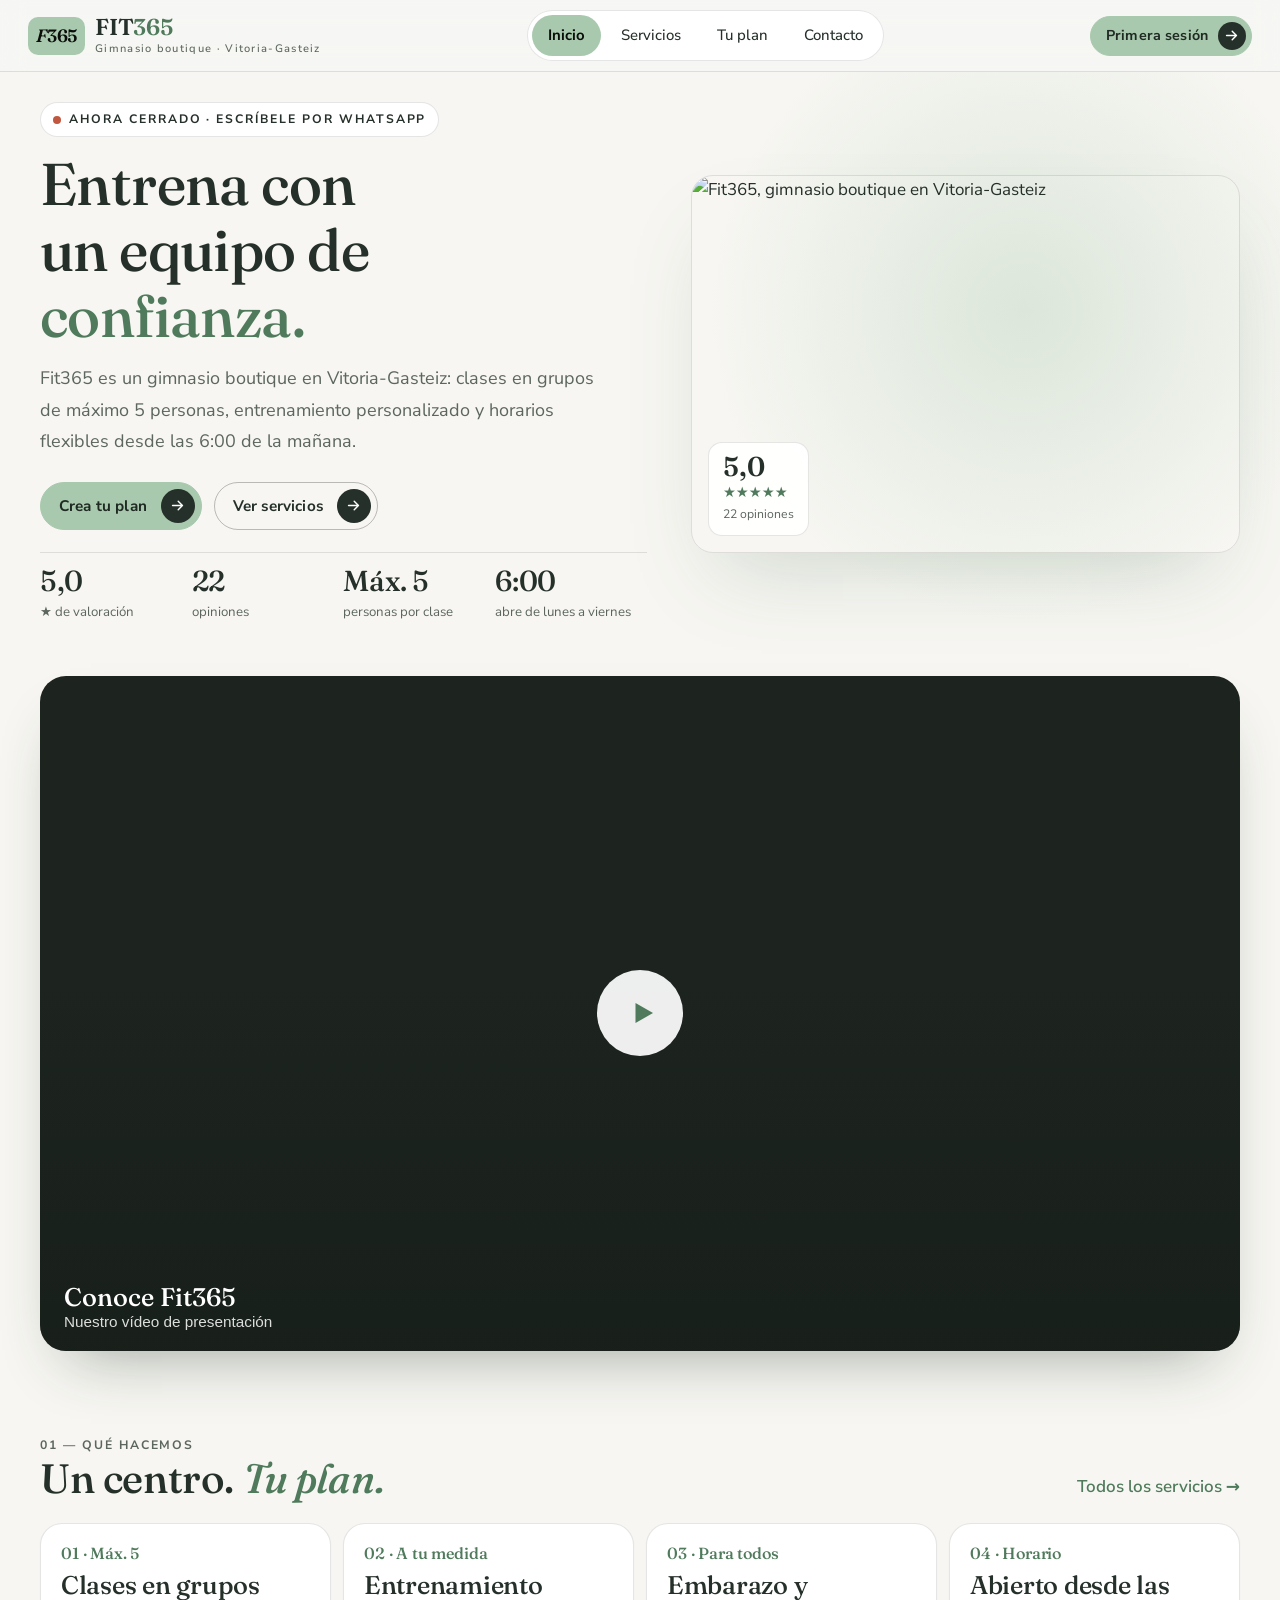
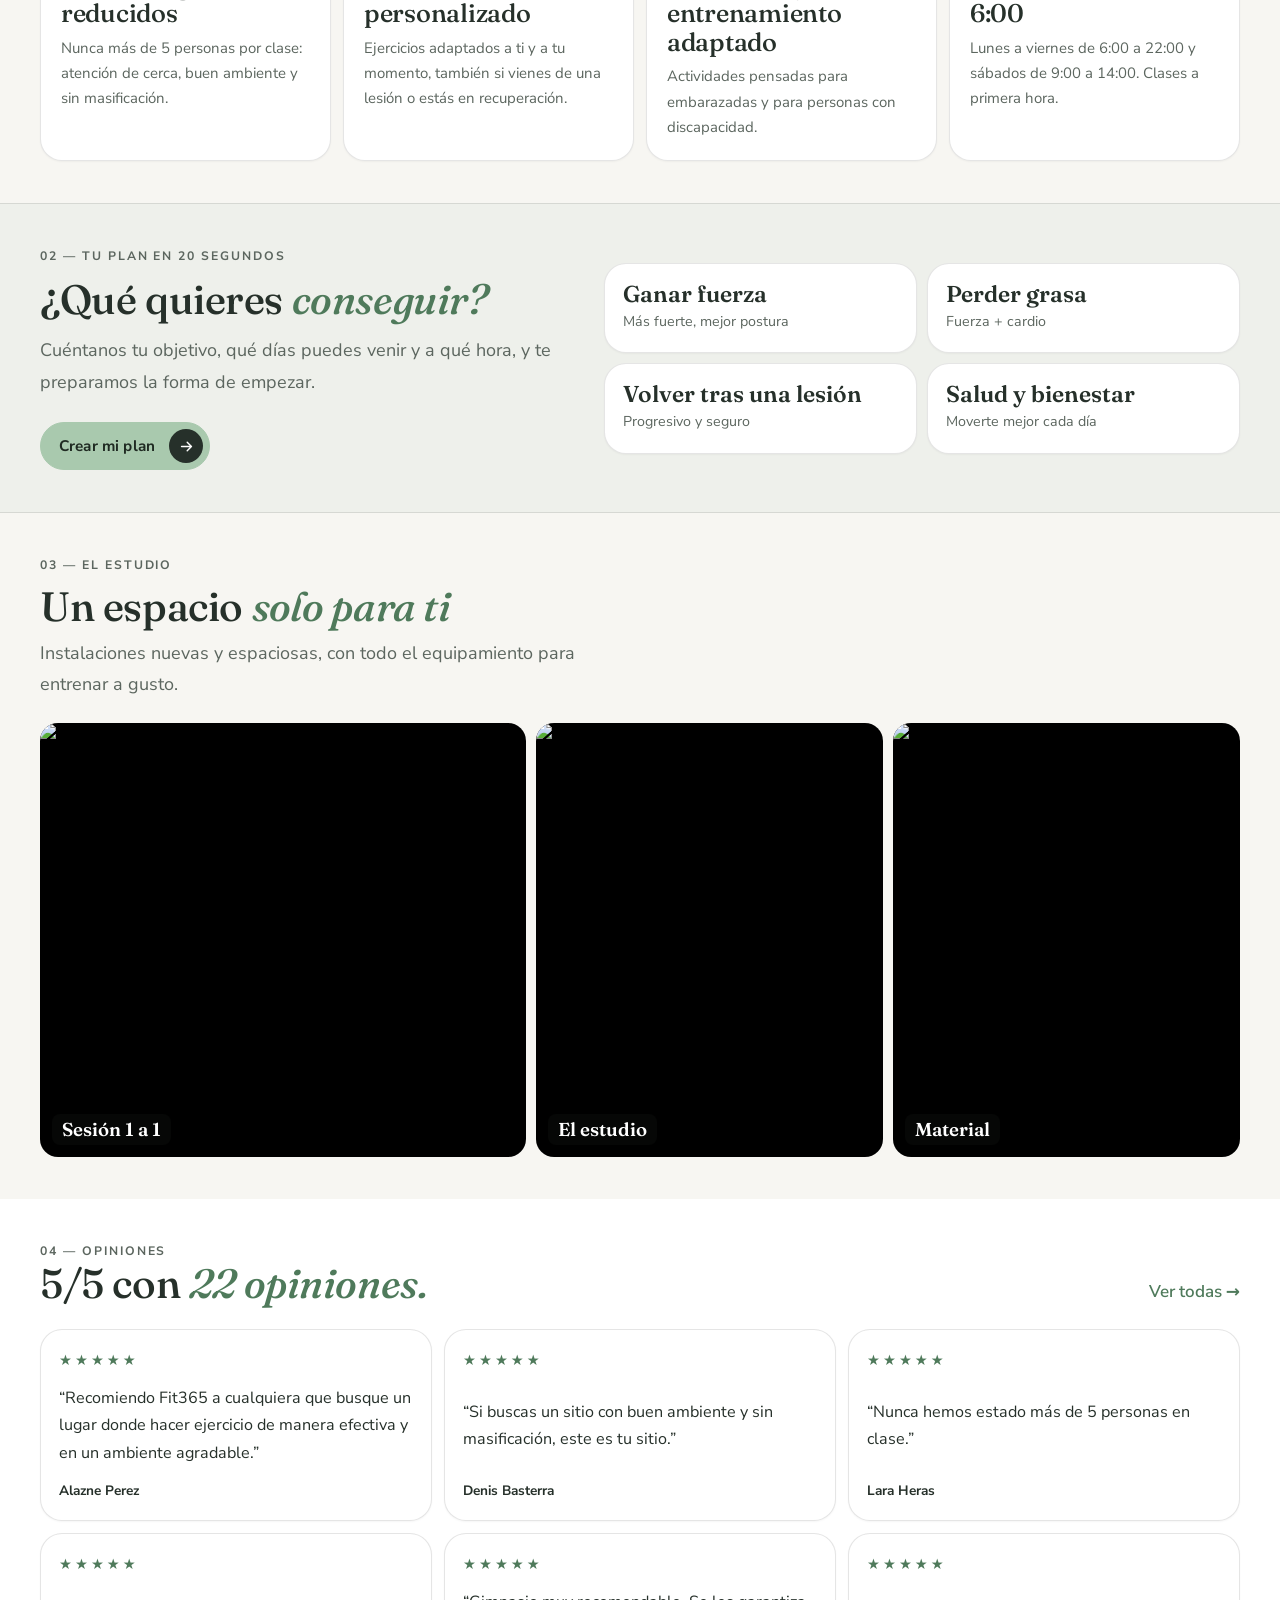
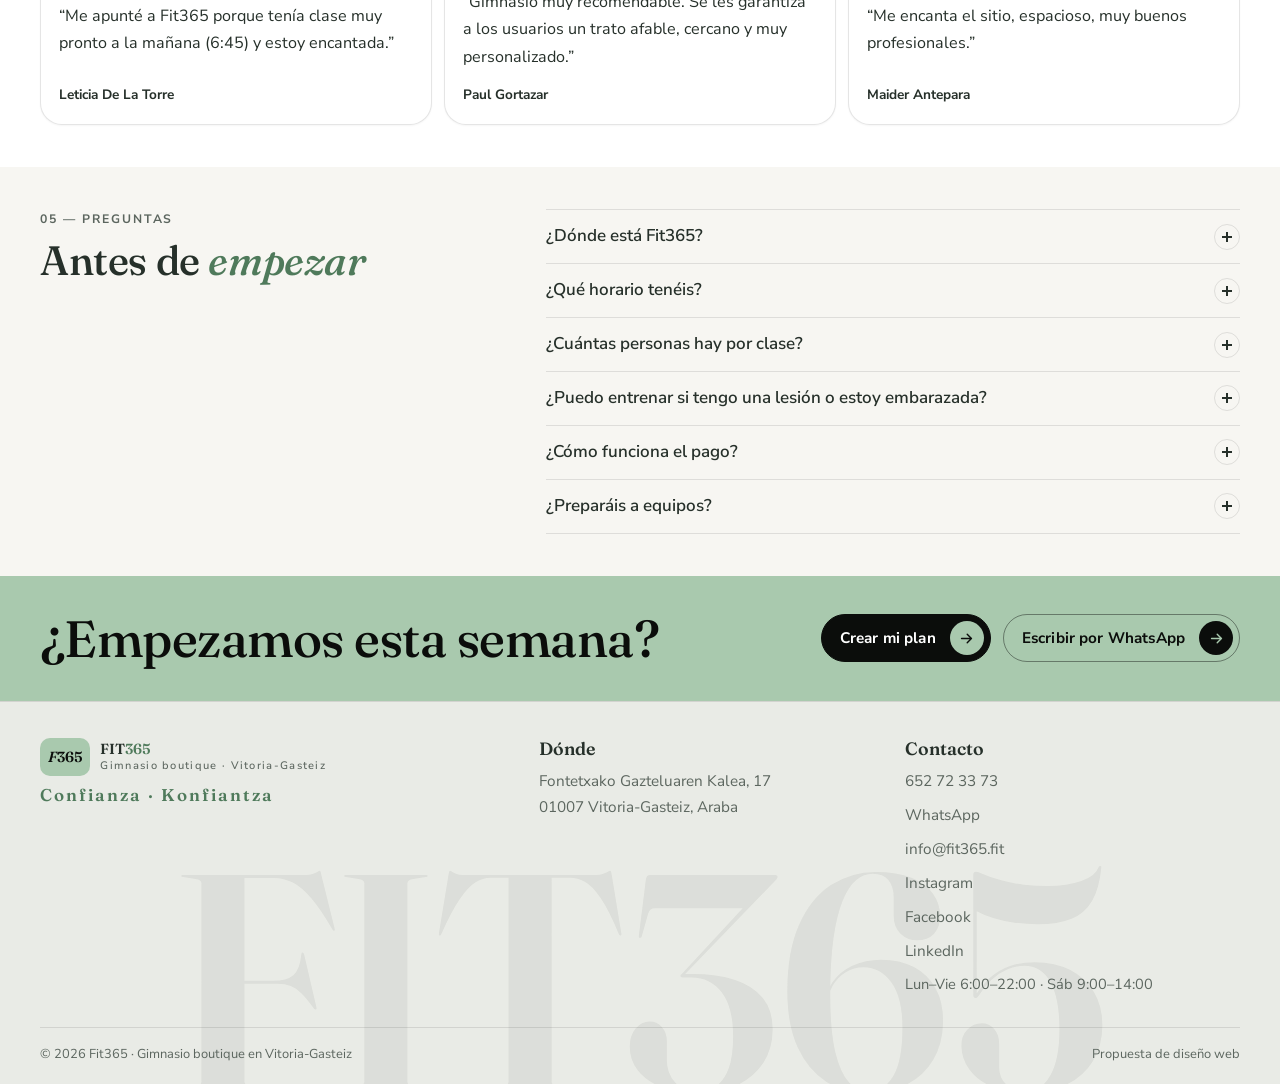
==== index.html @ e67ac35d "Estilo más suave y elegante (verde salvia, Fraunces + Nunito Sans) y vídeo de presentación Co-Author" ====
<!doctype html><html lang="es"><head><meta charset="utf-8"><meta name="viewport" content="width=device-width,initial-scale=1"><title>Fit365 · Gimnasio boutique en Vitoria-Gasteiz</title><meta name="description" content="Fit365, gimnasio boutique en Vitoria-Gasteiz: grupos reducidos de máximo 5 personas, entrenamiento personalizado y horario desde las 6:00. 5/5 con 22 opiniones."><meta name="theme-color" content="#f6f7f4">
<meta property="og:title" content="Fit365 · Gimnasio boutique en Vitoria-Gasteiz"><meta property="og:description" content="Fit365, gimnasio boutique en Vitoria-Gasteiz: grupos reducidos de máximo 5 personas, entrenamiento personalizado y horario desde las 6:00. 5/5 con 22 opiniones."><meta property="og:image" content="https://lh3.googleusercontent.com/gps-cs-s/ANWiy9Rgl69BEMUhdcktD6Nt4HMXQCIQbZH2qYu8TddxfLuH5sIW0eF5OnSw5d7pa3oJu5rOWn_GWSM52YzrSKF4fzJGzpfOVLchfN2vE9BjcZyq2rjDO-33s6JXR-wmQOBuyNCB5HM=w1200">
<link rel="icon" href="favicon.svg" type="image/svg+xml"><link rel="preconnect" href="https://fonts.googleapis.com"><link rel="preconnect" href="https://fonts.gstatic.com" crossorigin>
<link href="https://fonts.googleapis.com/css2?family=Fraunces:ital,opsz,wght@0,9..144,400..600;1,9..144,400..600&family=Nunito+Sans:wght@400;600;700&display=swap" rel="stylesheet"><link rel="stylesheet" href="styles.css?v=1792836250"></head><body>
<header class="top"><a class="brand" href="index.html"><span class="logo">F<i>365</i></span><span>FIT<em>365</em><small>Gimnasio boutique · Vitoria-Gasteiz</small></span></a>
<nav class="menu"><a href="index.html" class=on>Inicio</a><a href="servicios.html">Servicios</a><a href="plan.html">Tu plan</a><a href="contacto.html">Contacto</a></nav>
<div class="act"><a class="btn mag sm pri hcta" href="plan.html"><span class="bt">Primera sesión</span><span class="ba"><svg viewBox="0 0 24 24" aria-hidden="true"><path d="M5 12h14M13 6l6 6-6 6"/></svg></span></a><button class="burger" aria-label="Menú" aria-expanded="false"><span></span><span></span></button></div></header>
<main><section class="hero"><div class="wrap hg"><div class="ht">
<p class="kick"><span class="live" id="live"></span></p>
<h1>Entrena con<br>un equipo de <span class="rot" aria-live="polite"><span class="w on">confianza.</span><span class="w">konfiantza.</span></span></h1>
<p class="lead">Fit365 es un gimnasio boutique en Vitoria-Gasteiz: clases en grupos de máximo 5 personas, entrenamiento personalizado y horarios flexibles desde las 6:00 de la mañana.</p>
<div class="btns"><a class="btn mag pri" href="plan.html"><span class="bt">Crea tu plan</span><span class="ba"><svg viewBox="0 0 24 24" aria-hidden="true"><path d="M5 12h14M13 6l6 6-6 6"/></svg></span></a><a class="btn mag ghost" href="servicios.html"><span class="bt">Ver servicios</span><span class="ba"><svg viewBox="0 0 24 24" aria-hidden="true"><path d="M5 12h14M13 6l6 6-6 6"/></svg></span></a></div>
<ul class="trust"><li><b data-count="5" data-dec="1">0</b><span>★ de valoración</span></li><li><b data-count="22">0</b><span>opiniones</span></li><li><b>Máx. 5</b><span>personas por clase</span></li><li><b>6:00</b><span>abre de lunes a viernes</span></li></ul></div>
<div class="hv"><div class="frame"><img src="https://lh3.googleusercontent.com/gps-cs-s/ANWiy9Rgl69BEMUhdcktD6Nt4HMXQCIQbZH2qYu8TddxfLuH5sIW0eF5OnSw5d7pa3oJu5rOWn_GWSM52YzrSKF4fzJGzpfOVLchfN2vE9BjcZyq2rjDO-33s6JXR-wmQOBuyNCB5HM=w1200" alt="Fit365, gimnasio boutique en Vitoria-Gasteiz" class="hero-img"><span class="badge"><b>5,0</b>★★★★★<small>22 opiniones</small></span></div></div></div>
</section>
<section class="vsec"><div class="wrap"><button class="vbox" id="vid" data-id="sGuBd-SCeRc" aria-label="Reproducir vídeo de presentación de Fit365" style="background-image:url(https://i.ytimg.com/vi/sGuBd-SCeRc/maxresdefault.jpg),url(https://i.ytimg.com/vi/sGuBd-SCeRc/hqdefault.jpg)"><span class="vplay"><svg viewBox="0 0 24 24"><path d="M6 4l14 8-14 8z"/></svg></span><span class="vcap"><b>Conoce Fit365</b><small>Nuestro vídeo de presentación</small></span></button></div></section>
<section class="sec"><div class="wrap"><div class="sh row"><div><p class="kick">01 — Qué hacemos</p><h2>Un centro. <span class="hl">Tu plan.</span></h2></div><a class="lnk" href="servicios.html">Todos los servicios →</a></div>
<div class="sgrid"><article class="scard"><span class="num">01 · Máx. 5</span><h3>Clases en grupos reducidos</h3><p>Nunca más de 5 personas por clase: atención de cerca, buen ambiente y sin masificación.</p></article><article class="scard"><span class="num">02 · A tu medida</span><h3>Entrenamiento personalizado</h3><p>Ejercicios adaptados a ti y a tu momento, también si vienes de una lesión o estás en recuperación.</p></article><article class="scard"><span class="num">03 · Para todos</span><h3>Embarazo y entrenamiento adaptado</h3><p>Actividades pensadas para embarazadas y para personas con discapacidad.</p></article><article class="scard"><span class="num">04 · Horario</span><h3>Abierto desde las 6:00</h3><p>Lunes a viernes de 6:00 a 22:00 y sábados de 9:00 a 14:00. Clases a primera hora.</p></article></div></div></section>
<section class="sec dark"><div class="wrap qg"><div><p class="kick">02 — Tu plan en 20 segundos</p><h2>¿Qué quieres <span class="hl">conseguir?</span></h2><p class="lead">Cuéntanos tu objetivo, qué días puedes venir y a qué hora, y te preparamos la forma de empezar.</p><div class="btns"><a class="btn mag pri" href="plan.html"><span class="bt">Crear mi plan</span><span class="ba"><svg viewBox="0 0 24 24" aria-hidden="true"><path d="M5 12h14M13 6l6 6-6 6"/></svg></span></a></div></div>
<div class="gopts"><a class="gcard" href="plan.html?g=fuerza"><b>Ganar fuerza</b><span>Más fuerte, mejor postura</span></a><a class="gcard" href="plan.html?g=peso"><b>Perder grasa</b><span>Fuerza + cardio</span></a><a class="gcard" href="plan.html?g=lesion"><b>Volver tras una lesión</b><span>Progresivo y seguro</span></a><a class="gcard" href="plan.html?g=salud"><b>Salud y bienestar</b><span>Moverte mejor cada día</span></a></div></div></section>
<section class="sec" id="estudio"><div class="wrap"><div class="sh"><p class="kick">03 — El estudio</p><h2>Un espacio <span class="hl">solo para ti</span></h2><p class="lead">Instalaciones nuevas y espaciosas, con todo el equipamiento para entrenar a gusto.</p></div>
<div class="gal"><button class="g g1" data-src="https://lh3.googleusercontent.com/gps-cs-s/ANWiy9T1vsODQRe_hl775MAqX9TwiEUQ_AvpweWfO4OkQUufQF8ZI33xazjsm44drsaGEuebuScqEU0N6uKX5yA-kEIruZs1KJsqjnz8wJQpztgI_ZUK7uNPKqXu2j-dIxWvLe3riGRw=w1600"><img src="https://lh3.googleusercontent.com/gps-cs-s/ANWiy9T1vsODQRe_hl775MAqX9TwiEUQ_AvpweWfO4OkQUufQF8ZI33xazjsm44drsaGEuebuScqEU0N6uKX5yA-kEIruZs1KJsqjnz8wJQpztgI_ZUK7uNPKqXu2j-dIxWvLe3riGRw=w1200" alt="Sesión de entrenamiento en Fit365" loading=lazy class=""><span>Sesión 1 a 1</span></button><button class="g" data-src="https://lh3.googleusercontent.com/gps-cs-s/ANWiy9TRWvudlzIkxGgstwkcLltTp6yy3VVg32DrugugltlKgaVIeszAjjn8BArnEWNUNxIwIksgJrYi1pAIQLlImRml5xUsTQy80AtV3eVugBFXrWXo1Ee7v3CdfNrg4B_T2WOY4uIT4Q=w1600"><img src="https://lh3.googleusercontent.com/gps-cs-s/ANWiy9TRWvudlzIkxGgstwkcLltTp6yy3VVg32DrugugltlKgaVIeszAjjn8BArnEWNUNxIwIksgJrYi1pAIQLlImRml5xUsTQy80AtV3eVugBFXrWXo1Ee7v3CdfNrg4B_T2WOY4uIT4Q=w1200" alt="Estudio de entrenamiento Fit365" loading=lazy class=""><span>El estudio</span></button><button class="g" data-src="https://lh3.googleusercontent.com/gps-cs-s/ANWiy9QRlj5uFewuY3nLY0Sx7l8MYxusQfoCCka6INXWuq63FZK_DlrXcFiDpI592X3kDjwlCu5Cx3jh-JLHpBRwwmpfDyETSuSV5QgQGritQa7Vay04fJgIBpyxN70F26gbLT9CZw=w1600"><img src="https://lh3.googleusercontent.com/gps-cs-s/ANWiy9QRlj5uFewuY3nLY0Sx7l8MYxusQfoCCka6INXWuq63FZK_DlrXcFiDpI592X3kDjwlCu5Cx3jh-JLHpBRwwmpfDyETSuSV5QgQGritQa7Vay04fJgIBpyxN70F26gbLT9CZw=w1200" alt="Material de entrenamiento" loading=lazy class=""><span>Material</span></button></div></div></section>
<section class="sec soft"><div class="wrap"><div class="sh row"><div><p class="kick">04 — Opiniones</p><h2>5/5 con <span class="hl">22 opiniones.</span></h2></div><a class="lnk" href="https://gimnasios.fitness/es/i/764-gimnasio-fit365/" target="_blank" rel="noopener">Ver todas →</a></div>
<div class="rev"><blockquote><p>“Recomiendo Fit365 a cualquiera que busque un lugar donde hacer ejercicio de manera efectiva y en un ambiente agradable.”</p><cite><b>Alazne Perez</b></cite></blockquote><blockquote><p>“Si buscas un sitio con buen ambiente y sin masificación, este es tu sitio.”</p><cite><b>Denis Basterra</b></cite></blockquote><blockquote><p>“Nunca hemos estado más de 5 personas en clase.”</p><cite><b>Lara Heras</b></cite></blockquote><blockquote><p>“Me apunté a Fit365 porque tenía clase muy pronto a la mañana (6:45) y estoy encantada.”</p><cite><b>Leticia De La Torre</b></cite></blockquote><blockquote><p>“Gimnasio muy recomendable. Se les garantiza a los usuarios un trato afable, cercano y muy personalizado.”</p><cite><b>Paul Gortazar</b></cite></blockquote><blockquote><p>“Me encanta el sitio, espacioso, muy buenos profesionales.”</p><cite><b>Maider Antepara</b></cite></blockquote></div></div></section>
<section class="sec"><div class="wrap fq"><div class="sh"><p class="kick">05 — Preguntas</p><h2>Antes de <span class="hl">empezar</span></h2></div><div class="faq">
<details><summary>¿Dónde está Fit365?<span class="pm"></span></summary><p>En Fontetxako Gazteluaren Kalea, 17, 01007 Vitoria-Gasteiz, Araba.</p></details><details><summary>¿Qué horario tenéis?<span class="pm"></span></summary><p>De lunes a viernes de 6:00 a 22:00 y los sábados de 9:00 a 14:00. Domingo cerrado.</p></details><details><summary>¿Cuántas personas hay por clase?<span class="pm"></span></summary><p>Los grupos son reducidos, de máximo 5 personas, para que cada uno tenga la atención que necesita.</p></details><details><summary>¿Puedo entrenar si tengo una lesión o estoy embarazada?<span class="pm"></span></summary><p>Sí. Los ejercicios se adaptan a tu situación, y hay actividades para embarazadas y personas con discapacidad.</p></details><details><summary>¿Cómo funciona el pago?<span class="pm"></span></summary><p>Puedes hacerte socio o usar bonos de entrenamiento y gestionarlos libremente según tu horario.</p></details><details><summary>¿Preparáis a equipos?<span class="pm"></span></summary><p>Sí, hacemos preparación física de pretemporada para equipos, con precios especiales para grupos cerrados.</p></details></div></div></section>
<section class="cta"><div class="wrap ci"><h2>¿Empezamos esta semana?</h2><div class="btns"><a class="btn mag pri" href="plan.html"><span class="bt">Crear mi plan</span><span class="ba"><svg viewBox="0 0 24 24" aria-hidden="true"><path d="M5 12h14M13 6l6 6-6 6"/></svg></span></a><a class="btn mag ghost light" href="https://wa.me/34652723373?text=Hola%2C%20me%20gustar%C3%ADa%20empezar%20a%20entrenar%20en%20Fit365" target=_blank rel=noopener><span class="bt">Escribir por WhatsApp</span><span class="ba"><svg viewBox="0 0 24 24" aria-hidden="true"><path d="M5 12h14M13 6l6 6-6 6"/></svg></span></a></div></div></section></main>
<footer><div class="wrap fg"><div><a class="brand" href="index.html"><span class="logo">F<i>365</i></span><span>FIT<em>365</em><small>Gimnasio boutique · Vitoria-Gasteiz</small></span></a><p class="motto">Confianza · Konfiantza</p></div>
<div><b>Dónde</b><a href="https://www.google.com/maps/search/?api=1&query=Fit365%20Fontetxako%20Gazteluaren%20Kalea%2017%20Vitoria-Gasteiz" target="_blank" rel="noopener">Fontetxako Gazteluaren Kalea, 17<br>01007 Vitoria-Gasteiz, Araba</a></div>
<div><b>Contacto</b><a href="tel:+34652723373">652 72 33 73</a><a href="https://wa.me/34652723373?text=Hola%2C%20me%20gustar%C3%ADa%20empezar%20a%20entrenar%20en%20Fit365" target="_blank" rel="noopener">WhatsApp</a><a href="mailto:info@fit365.fit">info@fit365.fit</a><a href="https://www.instagram.com/ikerlarrimbe_pt/" target="_blank" rel="noopener">Instagram</a><a href="https://www.facebook.com/share/1EdTz6ERNZ/" target="_blank" rel="noopener">Facebook</a><a href="https://es.linkedin.com/in/ikerlarrimbe" target="_blank" rel="noopener">LinkedIn</a><span>Lun–Vie 6:00–22:00 · Sáb 9:00–14:00</span></div></div>
<div class="wrap legal"><span>© 2026 Fit365 · Gimnasio boutique en Vitoria-Gasteiz</span><span>Propuesta de diseño web</span></div></footer>

<div class="lb" hidden><button class="lbx" aria-label="Cerrar">✕</button><img alt=""></div>
<script src="script.js?v=1792836250"></script></body></html>
---- styles.css ----
:root{--bg:#f6f7f4;--bg2:#eceee9;--card:#fff;--ink:#141714;--mut:#5f665f;--line:rgba(20,23,20,.11);--acc:#a9c9ae;--accd:#4f7a5b;--paper:#f4f6f1}
*{box-sizing:border-box;margin:0}html{scroll-behavior:smooth}
body{font-family:'Nunito Sans',system-ui,sans-serif;background:var(--bg);color:var(--ink);line-height:1.6;overflow-x:hidden;-webkit-font-smoothing:antialiased}
a{color:inherit}img{max-width:100%;display:block}
h1,h2,h3,.brand,.trust b,.num{font-family:'Fraunces',Georgia,serif;font-weight:800;text-transform:none;letter-spacing:.01em;line-height:.98}
.wrap{width:min(1200px,100% - 40px);margin:0 auto}.hl{color:var(--accd)}
.kick,.cl{font-size:.74rem;font-weight:600;letter-spacing:.14em;text-transform:none;color:var(--mut);display:flex;align-items:center;gap:10px}
.top{position:sticky;top:0;z-index:40;display:flex;justify-content:space-between;align-items:center;gap:18px;padding:10px 28px;background:rgba(246,247,244,.88);backdrop-filter:blur(12px);border-bottom:1px solid var(--line)}
.brand{display:flex;align-items:center;gap:10px;text-decoration:none;font-size:1.35rem}.brand small{display:block;font:500 .64rem 'Nunito Sans',sans-serif;letter-spacing:.12em;color:var(--mut);text-transform:none}
.logo{width:38px;height:38px;border-radius:10px;background:var(--acc);color:#0b0d0b;display:grid;place-items:center;font-size:1.15rem}
.menu{display:flex;gap:4px;background:var(--card);border:1px solid var(--line);border-radius:99px;padding:4px}.menu a{text-decoration:none;font-size:.88rem;font-weight:500;padding:8px 16px;border-radius:99px;transition:background .25s,color .25s}.menu a:hover{background:rgba(0,0,0,.05)}.menu a.on{background:var(--acc);color:#0b0d0b}
.act{display:flex;align-items:center;gap:12px}
.btn{position:relative;display:inline-flex;align-items:center;gap:14px;text-decoration:none;font:600 .9rem 'Nunito Sans',sans-serif;padding:6px 6px 6px 18px;border-radius:99px;border:1px solid var(--ink);background:var(--ink);color:#fff;cursor:pointer;overflow:hidden;isolation:isolate;transition:transform .35s cubic-bezier(.2,.8,.2,1),color .35s}
.btn:before{content:"";position:absolute;inset:0;background:var(--acc);transform:translateY(101%);border-radius:inherit;transition:transform .45s cubic-bezier(.7,0,.2,1);z-index:-1}.btn:hover:before{transform:none}.btn:hover{color:#0b0d0b}
.ba{width:34px;height:34px;border-radius:50%;background:#fff;color:#141714;display:grid;place-items:center;overflow:hidden;flex:none}.ba svg{width:17px;fill:none;stroke:currentColor;stroke-width:2;stroke-linecap:round;stroke-linejoin:round}
.btn:hover .ba svg{animation:arr .5s cubic-bezier(.7,0,.2,1)}@keyframes arr{49%{transform:translateX(140%)}50%{transform:translateX(-140%)}100%{transform:none}}
.btn.pri{background:var(--acc);border-color:var(--acc);color:#0b0d0b}.btn.pri:hover{color:#fff}.btn.pri .ba{background:#141714;color:#fff}.btn.pri:before{background:var(--ink)}
.btn.ghost{background:transparent;color:var(--ink);border-color:rgba(0,0,0,.25)}.btn.ghost:hover{color:#0b0d0b;border-color:var(--acc)}.btn.ghost .ba{background:var(--ink);color:#fff}
.btn.sm{font-size:.84rem;padding:5px 5px 5px 15px;gap:10px}.btn.sm .ba{width:28px;height:28px}.btn.full{width:100%;justify-content:space-between}.btn:active{transform:scale(.97)}.btn:focus-visible{outline:2px solid var(--acc);outline-offset:3px}
.btns{display:flex;flex-wrap:wrap;gap:12px;margin:24px 0 0}
.burger{display:none;background:none;border:0;width:42px;height:42px;cursor:pointer}.burger span{display:block;height:2px;background:var(--ink);margin:7px 9px}
/* hero */
.hero{padding:30px 0 40px;position:relative;overflow:hidden}.hero:before{content:"";position:absolute;right:-10%;top:-20%;width:60%;height:120%;background:radial-gradient(circle,rgba(122,160,128,.14),transparent 60%);pointer-events:none}
.hg{display:grid;grid-template-columns:1.05fr .95fr;gap:44px;align-items:center;position:relative}
.live{display:inline-flex;align-items:center;gap:8px;background:var(--card);border:1px solid var(--line);padding:6px 12px;border-radius:99px;color:var(--ink)}.live:before{content:"";width:8px;height:8px;border-radius:50%;background:var(--c,#a9c9ae);animation:ping 1.4s infinite}@keyframes ping{50%{opacity:.35;transform:scale(.7)}}
.hero h1{font-size:clamp(2.8rem,6vw,5rem);margin:14px 0 14px}
.rot{display:inline-grid;color:var(--accd)}.rot .w{grid-area:1/1;opacity:0;transform:translateY(40%);transition:opacity .5s,transform .5s cubic-bezier(.2,.8,.2,1)}.rot .w.on{opacity:1;transform:none}.rot .w.out{opacity:0;transform:translateY(-40%)}
.lead{font-size:1rem;color:var(--mut);max-width:560px}
.trust{list-style:none;padding:0;display:grid;grid-template-columns:repeat(4,1fr);margin-top:22px;border-top:1px solid var(--line)}.trust li{padding:12px 12px 0 0}.trust b{display:block;font-size:1.7rem;color:var(--ink)}.trust span{font-size:.78rem;color:var(--mut)}
.frame{position:relative;border-radius:22px;overflow:hidden;border:1px solid var(--line);box-shadow:0 40px 80px -30px rgba(80,120,90,.25)}.hero-img{width:100%;aspect-ratio:16/11;object-fit:cover;transform:scale(1.06);animation:zm 10s ease-out forwards}@keyframes zm{to{transform:none}}
.badge{position:absolute;left:16px;bottom:16px;background:rgba(255,255,255,.92);backdrop-filter:blur(8px);border:1px solid var(--line);border-radius:14px;padding:10px 14px;color:var(--accd);font-size:.85rem;display:grid}.badge b{font:600 1.6rem 'Fraunces',Georgia,serif;color:var(--ink);line-height:1}.badge small{color:var(--mut);font-size:.72rem}
/* secciones */
.sec{padding:42px 0}.sec.dark{background:var(--bg2);border-block:1px solid var(--line)}.sec.soft{background:#fff}
.sh{display:flex;flex-direction:column;gap:8px;margin-bottom:22px;max-width:760px}.sh.row{flex-direction:row;justify-content:space-between;align-items:flex-end;max-width:none;flex-wrap:wrap;gap:12px}
h2{font-size:clamp(2rem,4vw,3.1rem)}
.sgrid{display:grid;grid-template-columns:repeat(4,1fr);gap:12px}
.scard{background:var(--card);border:1px solid var(--line);border-radius:18px;padding:20px;display:flex;flex-direction:column;gap:8px;position:relative;overflow:hidden;transition:transform .35s,border-color .35s}
.scard:after{content:"";position:absolute;left:0;bottom:0;height:3px;width:100%;background:var(--acc);transform:scaleX(0);transform-origin:left;transition:transform .5s cubic-bezier(.7,0,.2,1)}.scard:hover{transform:translateY(-4px);border-color:rgba(122,160,128,.4)}.scard:hover:after{transform:none}
.num{color:var(--accd);font-size:.95rem;letter-spacing:.06em}.scard h3{font-size:1.5rem}.scard p{color:var(--mut);font-size:.88rem}
/* plan */
.qg{display:grid;grid-template-columns:.9fr 1.1fr;gap:44px;align-items:center}.qg h2{margin:10px 0 12px}
.calc{background:var(--card);border:1px solid var(--line);border-radius:22px;padding:20px;display:grid;gap:14px}
.cl{justify-content:space-between;margin-bottom:8px}.cl b{color:var(--ink);font:600 1.15rem 'Fraunces',Georgia,serif;letter-spacing:.02em}
.opts{display:flex;flex-wrap:wrap;gap:6px}.opt{font:500 .84rem 'Nunito Sans',sans-serif;padding:8px 14px;border-radius:99px;border:1px solid var(--line);background:transparent;color:var(--ink);cursor:pointer;transition:.25s}.opt:hover{border-color:rgba(0,0,0,.35)}.opt.on{background:var(--acc);color:#0b0d0b;border-color:var(--acc)}
input[type=range]{width:100%;-webkit-appearance:none;appearance:none;height:6px;border-radius:99px;background:linear-gradient(90deg,var(--acc) var(--p,50%),rgba(0,0,0,.1) var(--p,50%));outline:none}
input[type=range]::-webkit-slider-thumb{-webkit-appearance:none;width:22px;height:22px;border-radius:50%;background:#fff;border:5px solid var(--acc);cursor:grab}input[type=range]::-moz-range-thumb{width:14px;height:14px;border-radius:50%;background:#0b0d0b;border:5px solid var(--acc)}
.week{display:grid;grid-template-columns:repeat(6,1fr);gap:6px}.day{background:#0f120f;border:1px solid var(--line);border-radius:12px;padding:8px 6px;text-align:center;min-height:86px;display:flex;flex-direction:column;gap:4px;transition:border-color .3s,background .3s}
.day small{font-size:.7rem;color:var(--mut);font-weight:600;letter-spacing:.08em}.day b{font:600 .95rem 'Fraunces',Georgia,serif;text-transform:none;line-height:1.05}.day i{font-style:normal;font-size:.68rem;color:var(--mut)}
.day.act{border-color:var(--acc);background:rgba(122,160,128,.07)}.day.act b{color:var(--accd)}.day.new{animation:pop .4s}@keyframes pop{0%{transform:scale(.9);opacity:.4}}
/* galería */
.gal{display:grid;grid-template-columns:1.4fr 1fr 1fr;gap:10px}.g{position:relative;border:0;padding:0;border-radius:18px;overflow:hidden;cursor:zoom-in;background:#000;aspect-ratio:4/5}.g1{aspect-ratio:auto}
.g img{width:100%;height:100%;object-fit:cover;transition:transform .8s,opacity .4s}.g:hover img{transform:scale(1.06);opacity:.8}
.g span{position:absolute;left:12px;bottom:12px;font:600 1.1rem 'Fraunces',Georgia,serif;text-transform:none;color:#fff;background:rgba(11,13,11,.6);padding:4px 10px;border-radius:8px}
.lb{position:fixed;inset:0;z-index:70;background:rgba(0,0,0,.94);display:grid;place-items:center;padding:20px}.lb[hidden]{display:none}.lb img{max-height:88vh;border-radius:12px}.lbx{position:absolute;top:14px;right:20px;background:none;border:0;color:#fff;font-size:1.8rem;cursor:pointer}
/* pasos */
.steps{list-style:none;padding:0;display:grid;grid-template-columns:repeat(4,1fr);gap:24px;counter-reset:s}.steps li{counter-increment:s;padding-top:22px;position:relative}.steps li:before{content:"0" counter(s);font:600 .95rem 'Fraunces',Georgia,serif;color:var(--accd);position:absolute;top:0}
.steps b{font:600 1.3rem 'Fraunces',Georgia,serif;text-transform:none;display:block;margin-bottom:4px}.steps p{color:var(--mut);font-size:.88rem}
.prog{height:2px;background:var(--line);margin-top:18px;border-radius:2px;overflow:hidden}.prog i{display:block;height:100%;background:var(--acc);transform:scaleX(var(--pp,0));transform-origin:left}
/* opiniones */
.rev{display:grid;grid-template-columns:repeat(3,1fr);gap:12px}blockquote{background:var(--card);border:1px solid var(--line);border-radius:18px;padding:18px;display:flex;flex-direction:column;justify-content:space-between;gap:12px;transition:transform .4s,border-color .4s}
blockquote:hover{transform:translateY(-4px);border-color:rgba(122,160,128,.4)}blockquote:before{content:"★★★★★";color:var(--accd);letter-spacing:3px;font-size:.85rem}blockquote p{font-size:.95rem}cite{font-style:normal;font-size:.8rem;color:var(--mut)}cite b{color:var(--ink)}
.lnk{color:var(--accd);font-weight:600;text-decoration:none}
/* faq */
.fq{display:grid;grid-template-columns:.8fr 1.2fr;gap:44px}.faq{border-top:1px solid var(--line)}details{border-bottom:1px solid var(--line)}
summary{list-style:none;cursor:pointer;display:flex;justify-content:space-between;align-items:center;gap:20px;padding:12px 0;font-weight:600}summary::-webkit-details-marker{display:none}
.pm{width:26px;height:26px;border-radius:50%;border:1px solid var(--line);position:relative;flex:none;transition:transform .35s,background .3s}.pm:before,.pm:after{content:"";position:absolute;left:50%;top:50%;width:10px;height:2px;background:var(--ink);transform:translate(-50%,-50%)}.pm:after{transform:translate(-50%,-50%) rotate(90deg);transition:transform .35s}
details[open] .pm{background:var(--acc);border-color:var(--acc);transform:rotate(180deg)}details[open] .pm:before,details[open] .pm:after{background:#0b0d0b}details[open] .pm:after{transform:translate(-50%,-50%)}details p{color:var(--mut);padding:0 40px 14px 0;font-size:.92rem}
.cta{background:var(--acc);color:#0b0d0b;padding:34px 0}.ci{display:flex;justify-content:space-between;align-items:center;gap:24px;flex-wrap:wrap}.ci h2{font-size:clamp(1.9rem,4vw,3rem)}.ci .btns{margin:0}
.cta .btn.pri{background:#0b0d0b;border-color:#0b0d0b;color:#fff}.cta .btn.pri .ba{background:var(--acc);color:#0b0d0b}.cta .btn.pri:before{background:#fff}.cta .btn.pri:hover{color:#0b0d0b}.cta .btn.ghost{color:#0b0d0b;border-color:rgba(0,0,0,.4)}.cta .btn.ghost .ba{background:#0b0d0b;color:var(--acc)}.cta .btn.ghost:before{background:#0b0d0b}.cta .btn.ghost:hover{color:var(--acc)}
/* contacto */
.phd{padding:38px 0 24px;border-bottom:1px solid var(--line)}.phd h1{font-size:clamp(2.4rem,5vw,3.8rem);margin:10px 0 10px}.phd.pc{padding:26px 0 16px}.phd.pc h1{font-size:clamp(2rem,4vw,3rem)}
.sec.pc{padding:26px 0 34px}.cg{display:grid;grid-template-columns:1.4fr .8fr;gap:20px;align-items:start}
.mapbox{background:var(--card);border:1px solid var(--line);border-radius:18px;overflow:hidden}.mapbox iframe{width:100%;height:300px;border:0;display:block}
.hours{padding:14px 16px}.hours b{font:600 1.2rem 'Fraunces',Georgia,serif;text-transform:none}.hours ul{list-style:none;padding:0;margin-top:6px;display:grid;grid-template-columns:1fr 1fr;gap:0 24px}.hours li{display:flex;justify-content:space-between;padding:6px 8px;border-radius:8px;font-size:.88rem;color:var(--mut)}.hours li.today{background:var(--acc);color:#0b0d0b;font-weight:600}
.cards{display:grid;gap:8px}
.soc{position:relative;overflow:hidden;isolation:isolate;display:flex;align-items:center;gap:12px;padding:12px;border-radius:14px;border:1px solid var(--line);background:var(--card);text-decoration:none;transition:color .35s,border-color .35s,transform .3s}
.soc:before{content:"";position:absolute;inset:0;z-index:-1;transform:translateY(101%);transition:transform .45s cubic-bezier(.7,0,.2,1)}.soc.wa:before{background:#25d366}.soc.tl:before{background:var(--acc)}.soc.gm:before{background:linear-gradient(90deg,#4285f4,#34a853 40%,#fbbc05 70%,#ea4335)}
.soc:hover{color:#0b0d0b;border-color:transparent;transform:translateY(-3px)}.soc.gm:hover{color:#fff}.soc:hover:before{transform:none}
.soc svg{width:34px;height:34px;flex:none;padding:7px;border-radius:10px;background:rgba(0,0,0,.05);fill:none;stroke:currentColor;stroke-width:1.8;stroke-linecap:round;stroke-linejoin:round;transition:background .35s,transform .45s}.soc .f{fill:currentColor;stroke:none}.soc:hover svg{background:rgba(255,255,255,.25);transform:rotate(-10deg)}
.soc span{display:grid;line-height:1.25}.soc b{font-weight:600}.soc small{font-size:.75rem;color:var(--mut);transition:color .35s}.soc:hover small{color:inherit;opacity:.8}
.cc{background:var(--card);border:1px solid var(--line);border-radius:14px;padding:12px 14px;display:grid;gap:2px}.cc b{font:600 1.2rem 'Fraunces',Georgia,serif;text-transform:none}.cc small{color:var(--mut);font-size:.8rem}.urgc{background:var(--acc);color:#0b0d0b;border-color:var(--acc)}.urgc .cl,.urgc small{color:#1d3a10}
footer{background:#e9ebe6;border-top:1px solid var(--line);padding:36px 0 18px;color:var(--mut)}.fg{display:grid;grid-template-columns:1.4fr 1fr 1fr;gap:30px}.fg>div{display:flex;flex-direction:column;gap:8px}.fg .brand{color:var(--ink)}.motto{font:600 1rem 'Fraunces',Georgia,serif;letter-spacing:.12em;color:var(--accd);text-transform:none}.fg b{color:var(--ink);font:600 1.05rem 'Fraunces',Georgia,serif;text-transform:none}.fg a{text-decoration:none;font-size:.9rem}.fg a:hover{color:var(--accd)}.fg span{font-size:.86rem}
.legal{display:flex;justify-content:space-between;flex-wrap:wrap;gap:10px;border-top:1px solid var(--line);margin-top:30px;padding-top:16px;font-size:.76rem}
.hg>*,.qg>*,.fq>*,.cg>*{min-width:0}
.mbar{display:none}
.reveal{opacity:0;transform:translateY(26px);transition:opacity .8s cubic-bezier(.2,.7,.2,1),transform .8s cubic-bezier(.2,.7,.2,1)}.reveal.in{opacity:1;transform:none}
@media(max-width:1020px){.menu{display:none;position:absolute;top:100%;left:16px;right:16px;flex-direction:column;border-radius:16px;padding:8px}.menu.open{display:flex}.burger{display:block}.hcta{display:none}
.hg,.qg,.fq,.cg{grid-template-columns:1fr}.sgrid{grid-template-columns:1fr 1fr}.steps{grid-template-columns:1fr 1fr}.rev{grid-template-columns:1fr 1fr}.gal{grid-template-columns:1fr 1fr}.g1{grid-column:1/-1;aspect-ratio:16/10}}
@media(max-width:600px){.top{padding:10px 16px}.sgrid,.steps,.rev,.fg{grid-template-columns:1fr}.trust{grid-template-columns:1fr 1fr}.sec{padding:34px 0}.hero{padding:20px 0 30px}.btns .btn{flex:1 1 100%;justify-content:space-between}.week{grid-template-columns:repeat(3,1fr)}.hours ul{grid-template-columns:1fr}
.mbar{display:grid;grid-template-columns:repeat(3,1fr);position:fixed;left:10px;right:10px;bottom:10px;z-index:50;background:#fff;border:1px solid var(--line);border-radius:18px;padding:6px;box-shadow:0 20px 40px rgba(0,0,0,.15)}.mbar a{display:flex;flex-direction:column;align-items:center;gap:2px;color:var(--ink);text-decoration:none;font-size:.72rem;font-weight:600;padding:8px 0;border-radius:12px}.mbar a.hi{background:var(--acc);color:#0b0d0b}.mbar svg{width:20px;height:20px;fill:none;stroke:currentColor;stroke-width:1.8;stroke-linecap:round;stroke-linejoin:round}footer{padding-bottom:100px}}
@media(prefers-reduced-motion:reduce){*,*:before,*:after{animation:none!important;transition:none!important}.reveal{opacity:1;transform:none}}
.logo{width:auto;min-width:38px;padding:0 8px;font-size:1.05rem}.logo i{font-style:normal}.brand em{font-style:normal;color:var(--accd)}
.gopts{display:grid;grid-template-columns:1fr 1fr;gap:10px}.gcard{background:var(--card);border:1px solid var(--line);border-radius:18px;padding:18px;text-decoration:none;display:grid;gap:4px;position:relative;overflow:hidden;isolation:isolate;transition:color .35s,transform .3s}
.gcard:before{content:"";position:absolute;inset:0;background:var(--acc);transform:translateY(101%);transition:transform .45s cubic-bezier(.7,0,.2,1);z-index:-1}.gcard:hover{color:#0b0d0b;transform:translateY(-3px)}.gcard:hover:before{transform:none}
.gcard b{font:600 1.35rem 'Fraunces',Georgia,serif;text-transform:none;line-height:1.05}.gcard span{font-size:.84rem;color:var(--mut);transition:color .35s}.gcard:hover span{color:#1d3a10}
.det{display:grid;gap:26px}.drow{display:grid;grid-template-columns:1fr 1fr;gap:36px;align-items:center}.drow.flip .dimg{order:2}.dimg{border-radius:20px;overflow:hidden;aspect-ratio:16/11;border:1px solid var(--line)}.dimg img{width:100%;height:100%;object-fit:cover;transition:transform .8s}.drow:hover .dimg img{transform:scale(1.05)}
.dtx h2{margin:6px 0 10px;font-size:clamp(1.7rem,3.2vw,2.5rem)}.chk{list-style:none;padding:0;margin:14px 0 18px;display:grid;gap:6px}.chk li{display:flex;gap:10px;align-items:center;font-size:.92rem}.chk li:before{content:"";width:18px;height:18px;border-radius:50%;flex:none;background:var(--acc) url("data:image/svg+xml,%3Csvg xmlns='http://www.w3.org/2000/svg' viewBox='0 0 24 24' fill='none' stroke='%230b0d0b' stroke-width='3.5'%3E%3Cpath d='M5 12l5 5 9-10'/%3E%3C/svg%3E") center/11px no-repeat}
.hgrid{display:grid;grid-template-columns:repeat(3,1fr);gap:12px}.hgrid .cc{padding:18px}.hgrid .cc b{font-size:1.9rem}
.pg{display:grid;grid-template-columns:1fr 1fr;gap:18px;align-items:start}.pg>*{min-width:0}.stp{font:600 1.3rem 'Fraunces',Georgia,serif;text-transform:none;color:var(--accd)}
.fs{display:grid;grid-template-columns:1fr 1fr;gap:8px}.fl{position:relative}.fl.full{grid-column:1/-1}
.fl input,.fl textarea{width:100%;font:inherit;font-size:.92rem;color:var(--ink);padding:18px 12px 6px;border:1px solid var(--line);border-radius:10px;background:var(--bg);transition:border-color .25s,box-shadow .25s;resize:vertical}
.fl input:focus,.fl textarea:focus{outline:none;border-color:var(--acc);box-shadow:0 0 0 4px rgba(122,160,128,.12)}
.fl label{position:absolute;left:13px;top:13px;color:var(--mut);font-size:.88rem;pointer-events:none;transition:.2s}
.fl input:focus+label,.fl input:not(:placeholder-shown)+label,.fl textarea:focus+label,.fl textarea:not(:placeholder-shown)+label{top:4px;font-size:.66rem;color:var(--accd)}
.fl.err input{border-color:#ff6b4a}.note{color:var(--mut);font-size:.76rem;text-align:center}
.cc.lk{text-decoration:none;transition:transform .3s}.cc.lk:hover{transform:translateY(-3px)}
@media(max-width:1020px){.pg,.drow{grid-template-columns:1fr}.drow.flip .dimg{order:0}}
@media(max-width:600px){.hgrid,.fs{grid-template-columns:1fr}.gopts{grid-template-columns:1fr 1fr}.gcard{padding:14px}}
.logo{white-space:nowrap}.calc{grid-template-columns:minmax(0,1fr)}.day b{font-size:.86rem;overflow-wrap:anywhere;hyphens:auto}
.logo{grid-auto-flow:column}.week{grid-template-columns:repeat(3,1fr)}.day{min-height:74px}.day b{overflow-wrap:normal;font-size:.95rem}
.day b{overflow-wrap:break-word}@media(max-width:600px){.day{padding:8px 4px}.day b{font-size:.8rem}.calc{padding:16px}}
@media(max-width:600px){.day b{font-size:.74rem;letter-spacing:0}}


.soc.ig:before{background:linear-gradient(45deg,#feda75,#fa7e1e,#d62976,#962fbf,#4f5bd5)}.soc.ig:hover,.soc.em:hover{color:#fff}.soc.em:before{background:#141714}
.scard,blockquote,.calc,.gcard,.soc,.cc,.mapbox{box-shadow:0 1px 2px rgba(0,0,0,.04)}
.days{display:grid;grid-template-columns:repeat(6,1fr);gap:6px}.days .opt{padding:10px 0;font-weight:600;border-radius:12px}
.pg{grid-template-columns:1.35fr .65fr}.pinfo{display:grid;gap:10px;position:sticky;top:84px}
@media(max-width:1020px){.pg{grid-template-columns:1fr}.pinfo{position:static}}
@media(max-width:600px){.days{grid-template-columns:repeat(3,1fr)}}
.cstep.bad .cl{color:#e5482a}.cstep.bad .days .opt{border-color:#e5482a}.fl.err input{border-color:#e5482a}
#dc{font:500 .72rem 'Nunito Sans',sans-serif;letter-spacing:.06em;color:var(--mut)}
.mcol{display:grid;gap:12px;min-width:0}.addr{display:flex;align-items:center;gap:12px;text-decoration:none;padding:4px 2px}.addr svg{width:22px;height:22px;flex:none;fill:none;stroke:var(--accd);stroke-width:2;stroke-linecap:round;stroke-linejoin:round}.addr span{display:grid;line-height:1.35}.addr b{font-weight:700;font-size:1rem}.addr:hover b{color:var(--accd)}
.tabs{display:grid;grid-template-columns:repeat(6,1fr);gap:6px;margin-bottom:12px}.tab{font:inherit;color:var(--ink);background:var(--card);border:1px solid var(--line);border-radius:14px;padding:10px 4px;cursor:pointer;display:grid;gap:0;transition:background .25s,border-color .25s,transform .2s}.tab b{font:600 1.25rem 'Fraunces',Georgia,serif;text-transform:none}.tab small{font-size:.72rem;color:var(--mut)}.tab:hover{border-color:rgba(0,0,0,.3)}.tab.on{background:var(--ink);color:#fff;border-color:var(--ink)}.tab.on small{color:#cfd5cf}.tab.td b:after{content:" · hoy";font-size:.8rem;color:var(--accd)}.tab.on.td b:after{color:var(--acc)}
.slots{display:grid;grid-template-columns:repeat(4,1fr);gap:8px}.slot{background:var(--card);border:1px solid var(--line);border-radius:14px;padding:12px 14px;display:flex;justify-content:space-between;align-items:center;gap:10px;text-decoration:none;position:relative;overflow:hidden;isolation:isolate;transition:color .3s,transform .25s;animation:pop .35s both}
.slot:before{content:"";position:absolute;inset:0;background:var(--acc);transform:translateY(101%);transition:transform .4s cubic-bezier(.7,0,.2,1);z-index:-1}.slot:hover{transform:translateY(-2px)}.slot:hover:before{transform:none}
.slot b{font:600 1.3rem 'Fraunces',Georgia,serif}.slot span{display:grid;line-height:1.2}.slot small{font-size:.74rem;color:var(--mut)}.slot em{font-style:normal;font-size:.72rem;font-weight:600;padding:4px 9px;border-radius:99px;background:var(--bg);white-space:nowrap}
.slot.now{border-color:var(--acc);box-shadow:0 0 0 3px rgba(122,160,128,.35)}.slot.now em{background:var(--acc)}.slot.past{opacity:.45}
.leg{display:flex;gap:18px;flex-wrap:wrap;margin-top:12px;font-size:.78rem;color:var(--mut)}.leg span{display:flex;align-items:center;gap:6px}.leg i{width:10px;height:10px;border-radius:50%}.l1{background:var(--acc)}.l2{background:#fff;border:1px solid var(--line)}.l3{background:#cfd3cc}
.tgrid{display:grid;grid-template-columns:repeat(3,1fr);gap:12px;align-items:stretch}.tcard{background:var(--card);border:1px solid var(--line);border-radius:20px;padding:22px;display:flex;flex-direction:column;gap:8px;position:relative;transition:transform .35s}.tcard:hover{transform:translateY(-4px)}.tcard h3{font-size:2.2rem}.tcard p{color:var(--mut);font-size:.9rem}.tcard .chk{margin:6px 0 14px;flex:1}
.tcard.hot{background:var(--ink);color:#fff;border-color:var(--ink)}.tcard.hot p,.tcard.hot .cl{color:#cfd5cf}.tag{position:absolute;top:18px;right:18px;background:var(--acc);color:#0b0d0b;font-size:.7rem;font-weight:700;padding:4px 10px;border-radius:99px}
@media(max-width:1020px){.slots{grid-template-columns:repeat(3,1fr)}.tgrid{grid-template-columns:1fr}}
@media(max-width:600px){.tabs{grid-template-columns:repeat(3,1fr)}.slots{grid-template-columns:1fr 1fr}.slot{padding:10px}.slot em{display:none}}
.dsec{padding:28px 0}.det{grid-template-columns:repeat(3,1fr);gap:12px}.drow{grid-template-columns:110px 1fr;gap:14px;align-items:start;background:var(--card);border:1px solid var(--line);border-radius:16px;padding:12px}.drow.flip .dimg{order:0}
.drow .dimg{aspect-ratio:1;border-radius:12px}.drow .dtx h2{font-size:1.35rem;margin:2px 0 4px}.drow .lead{font-size:.82rem;line-height:1.45}.drow .chk{margin:8px 0 10px;gap:3px}.drow .chk li{font-size:.8rem}.drow .chk li:before{width:14px;height:14px;background-size:9px}.drow .num{font-size:.8rem}
@media(max-width:1020px){.det{grid-template-columns:1fr}.drow{grid-template-columns:96px 1fr}}
@media(min-width:1021px){.dsec{padding:34px 0}.drow{grid-template-columns:1fr;padding:12px 12px 16px}.drow .dimg{aspect-ratio:16/9}.drow .dtx{padding:0 6px}}
/* detalle servicios compacto v3 */
.dsec{padding:22px 0}.det{gap:10px}.drow,.drow.flip{grid-template-columns:64px 1fr!important;gap:12px;padding:12px!important;border-radius:14px;align-items:start}
.drow .dimg{aspect-ratio:1!important;border-radius:10px}.drow .dtx{padding:0!important}.drow .num{font-size:.7rem}.drow .dtx h2{font-size:1.05rem;margin:0 0 3px}
.drow .lead{font-size:.76rem;line-height:1.4;margin:0}.drow .chk{display:flex;flex-wrap:wrap;gap:4px;margin:6px 0 8px}.drow .chk li{font-size:.68rem;padding:2px 8px;border-radius:99px;background:var(--bg);gap:0}.drow .chk li:before{display:none}
.drow .btn.sm{font-size:.74rem;padding:3px 3px 3px 12px;gap:8px}.drow .btn.sm .ba{width:22px;height:22px}.drow .btn.sm .ba svg{width:13px}
@media(max-width:600px){.drow .chk{display:none}.drow .lead{margin-bottom:8px}.drow,.drow.flip{grid-template-columns:52px 1fr!important}}
/* v4 un poco mayor */
.dsec{padding:30px 0}.det{gap:12px}.drow,.drow.flip{grid-template-columns:96px 1fr!important;gap:16px;padding:16px!important;border-radius:16px}.drow .dimg{border-radius:12px}
.drow .num{font-size:.8rem}.drow .dtx h2{font-size:1.4rem;margin:2px 0 5px}.drow .lead{font-size:.86rem;line-height:1.45}.drow .chk{gap:5px;margin:8px 0 12px}.drow .chk li{font-size:.74rem;padding:3px 10px}
.drow .btn.sm{font-size:.82rem;padding:4px 4px 4px 14px;gap:10px}.drow .btn.sm .ba{width:26px;height:26px}.drow .btn.sm .ba svg{width:15px}
@media(max-width:600px){.drow .chk{display:flex}.drow,.drow.flip{grid-template-columns:72px 1fr!important;padding:14px!important}.drow .dtx h2{font-size:1.25rem}}
@media(max-width:600px){.drow .chk{display:none}.drow .lead{margin-bottom:10px}}
.pcat{background:var(--card);border:1px solid var(--line);border-radius:18px;padding:6px 20px 8px;margin-bottom:12px}.pcat h3{font-size:1.25rem;color:var(--accd);padding:14px 0 6px}
.plist{list-style:none;padding:0}.plist li{display:flex;align-items:center;gap:14px;padding:12px 0;border-top:1px solid var(--line)}.plist li:first-child{border-top:0}
.pn{display:grid;line-height:1.3}.pn b{font-weight:600;font-size:.98rem}.pn small{color:var(--mut);font-size:.8rem}
.plist i{flex:1;border-bottom:2px dotted rgba(0,0,0,.15);transform:translateY(4px);min-width:20px}
.pp{font:600 1.3rem 'Fraunces',Georgia,serif;white-space:nowrap}
.pp.ask{font:600 .8rem 'Nunito Sans',sans-serif;text-decoration:none;padding:7px 14px;border-radius:99px;border:1px solid var(--line);position:relative;overflow:hidden;isolation:isolate;transition:color .3s,border-color .3s}
.pp.ask:before{content:"";position:absolute;inset:0;background:var(--acc);transform:translateY(101%);transition:transform .4s cubic-bezier(.7,0,.2,1);z-index:-1}.pp.ask:hover{border-color:var(--acc)}.pp.ask:hover:before{transform:none}
@media(min-width:1021px){#precios .wrap>div:not(.sh){}#precios .wrap{display:grid;grid-template-columns:repeat(3,1fr);gap:12px}#precios .sh{grid-column:1/-1}.pcat{margin:0}}
@media(max-width:600px){.pcat{padding:4px 14px 6px}.plist i{display:none}.plist li{justify-content:space-between}}
.pp{flex:none}
.soc.fb:before{background:#1877f2}.soc.li:before{background:#0a66c2}.soc.fb:hover,.soc.li:hover{color:#fff}
footer{position:relative;overflow:hidden;isolation:isolate}
footer:after{content:"FIT365";position:absolute;left:50%;bottom:-.16em;transform:translateX(-50%);font:600 clamp(7rem,24vw,22rem)/1 'Fraunces',Georgia,serif;letter-spacing:-.01em;color:rgba(20,23,20,.06);white-space:nowrap;pointer-events:none;z-index:-1}
@media(max-width:600px){footer:after{bottom:96px;font-size:27vw}}
@media(max-width:600px){footer{padding-bottom:24px}footer:after{bottom:20px}}

/* ---- estilo suave y elegante ---- */
html{font-size:17px}body{line-height:1.7;color:var(--ink)}
:root{--ink:#26302a;--mut:#5c665f;--bg:#f7f6f2;--bg2:#eef0eb}
h1,h2,h3,.brand,.trust b,.num{font-weight:500;letter-spacing:-.01em;line-height:1.12}
.hero h1{font-size:clamp(2.4rem,4.6vw,4rem);font-weight:500}h2{font-size:clamp(1.8rem,3.2vw,2.6rem)}.hl{font-style:italic;font-weight:500}
.kick,.cl{text-transform:uppercase;letter-spacing:.16em;font-weight:700;font-size:.72rem}
.lead{font-size:1.06rem;line-height:1.75}
.btn{font-weight:700;letter-spacing:.01em}.btn.pri{color:#1f2a22}.btn.pri .ba{background:#26302a}
.scard,.calc,blockquote,.gcard,.pcat,.drow,.cc,.soc,.mapbox{border-radius:22px}
.logo{font-family:'Fraunces',Georgia,serif;font-weight:600;font-style:italic}.brand{font-weight:600}
.trust b{font-weight:500}.day b,.slot b,.tab b{font-weight:600}
.reveal{transform:translateY(14px);transition-duration:1s}
.rot .w{transform:translateY(20%)}.rot .w.out{transform:translateY(-20%)}
.hero:before{background:radial-gradient(circle,rgba(169,201,174,.35),transparent 60%)}
.menu a.on,.opt.on,.tab.on{font-weight:700}
.tcard h3,.pcat h3{font-weight:500}
.cta h2{font-weight:500}
.fg b{font-weight:600}
/* vídeo */
.vsec{padding:10px 0 42px}.vbox{position:relative;border-radius:26px;overflow:hidden;aspect-ratio:16/9;background:#1d2420 center/cover no-repeat;box-shadow:0 30px 60px -30px rgba(40,60,45,.45);cursor:pointer;border:0;width:100%;display:block;padding:0}
.vbox:before{content:"";position:absolute;inset:0;background:linear-gradient(180deg,rgba(0,0,0,0) 45%,rgba(20,28,22,.55))}
.vplay{position:absolute;left:50%;top:50%;transform:translate(-50%,-50%);width:86px;height:86px;border-radius:50%;background:rgba(255,255,255,.92);display:grid;place-items:center;transition:transform .4s,background .3s}.vplay svg{width:30px;margin-left:5px;fill:#4f7a5b}
.vbox:hover .vplay{transform:translate(-50%,-50%) scale(1.08);background:#fff}
.vcap{position:absolute;left:24px;bottom:20px;color:#fff;text-align:left;display:grid}.vcap b{font:500 1.5rem 'Fraunces',Georgia,serif}.vcap small{opacity:.85;font-size:.9rem}
.vbox iframe{position:absolute;inset:0;width:100%;height:100%;border:0}
@media(max-width:600px){.vplay{width:66px;height:66px}.vcap{left:16px;bottom:12px}.vcap b{font-size:1.15rem}}
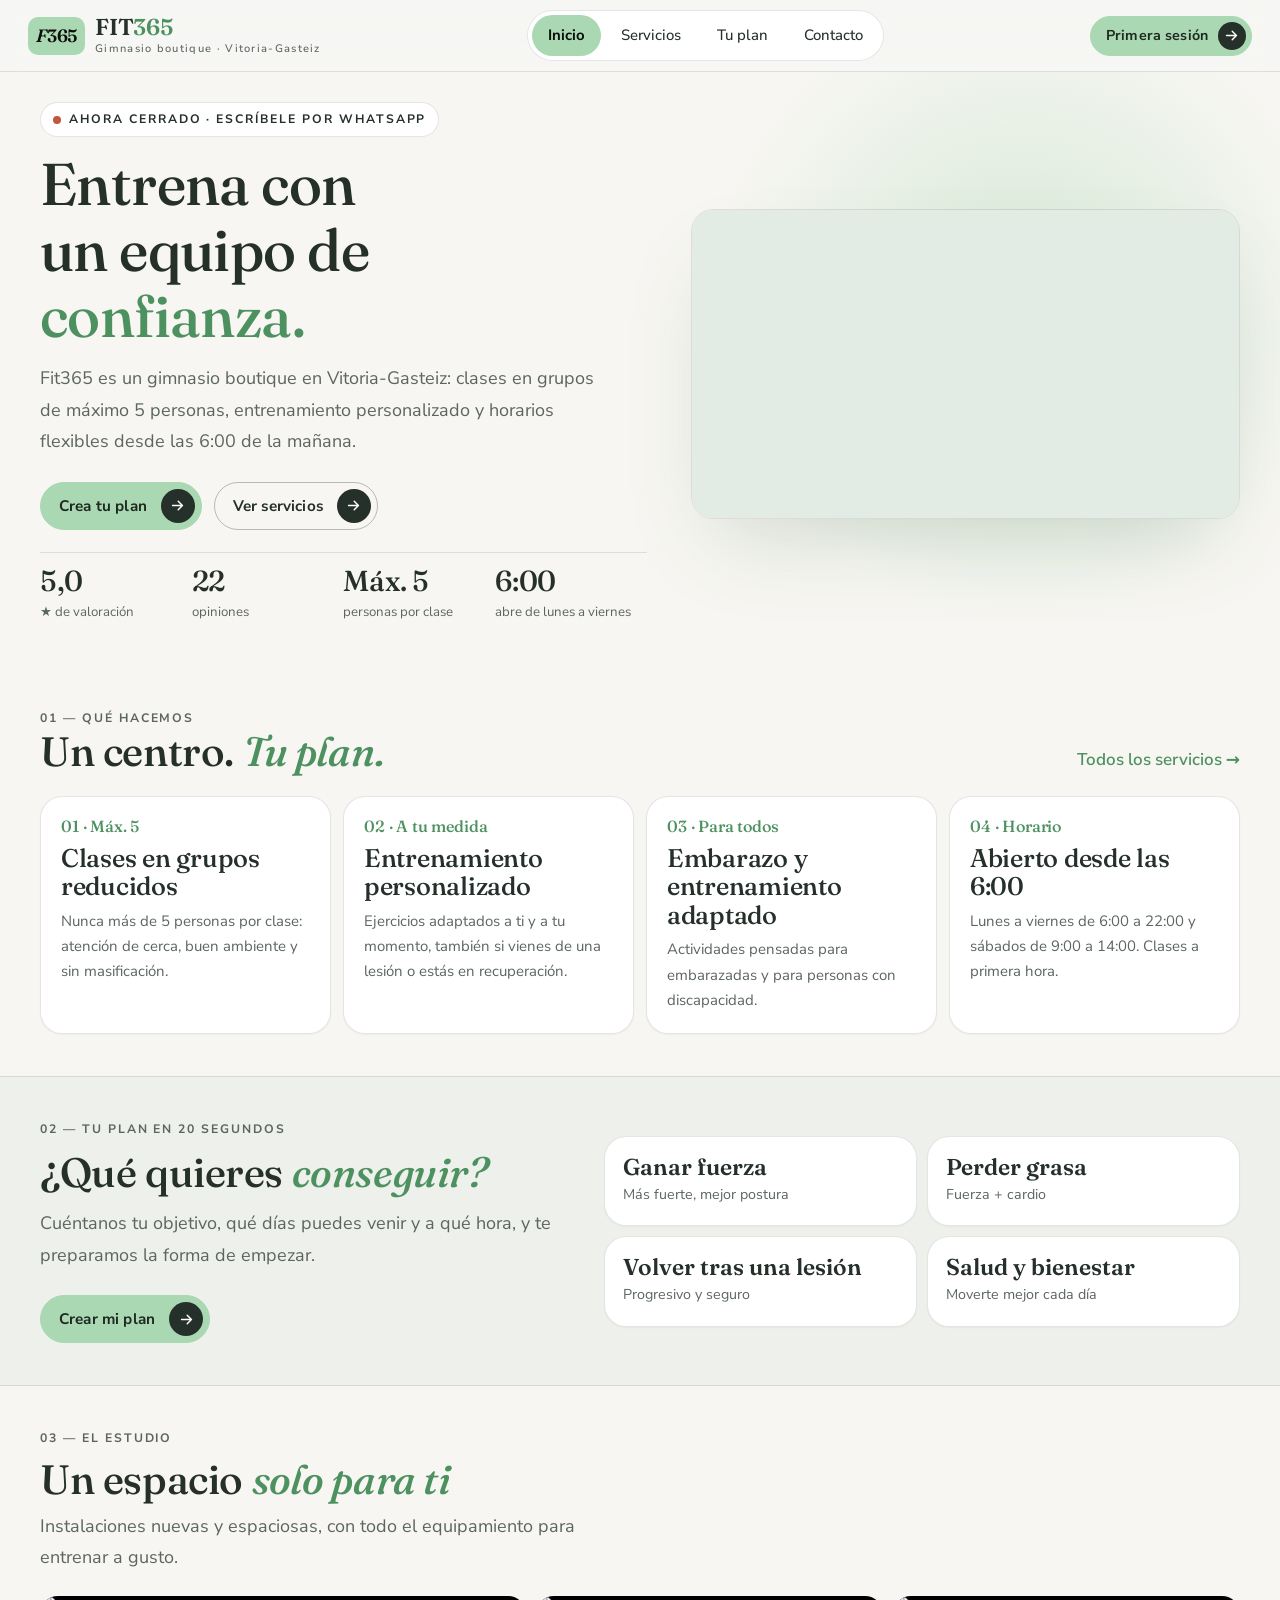
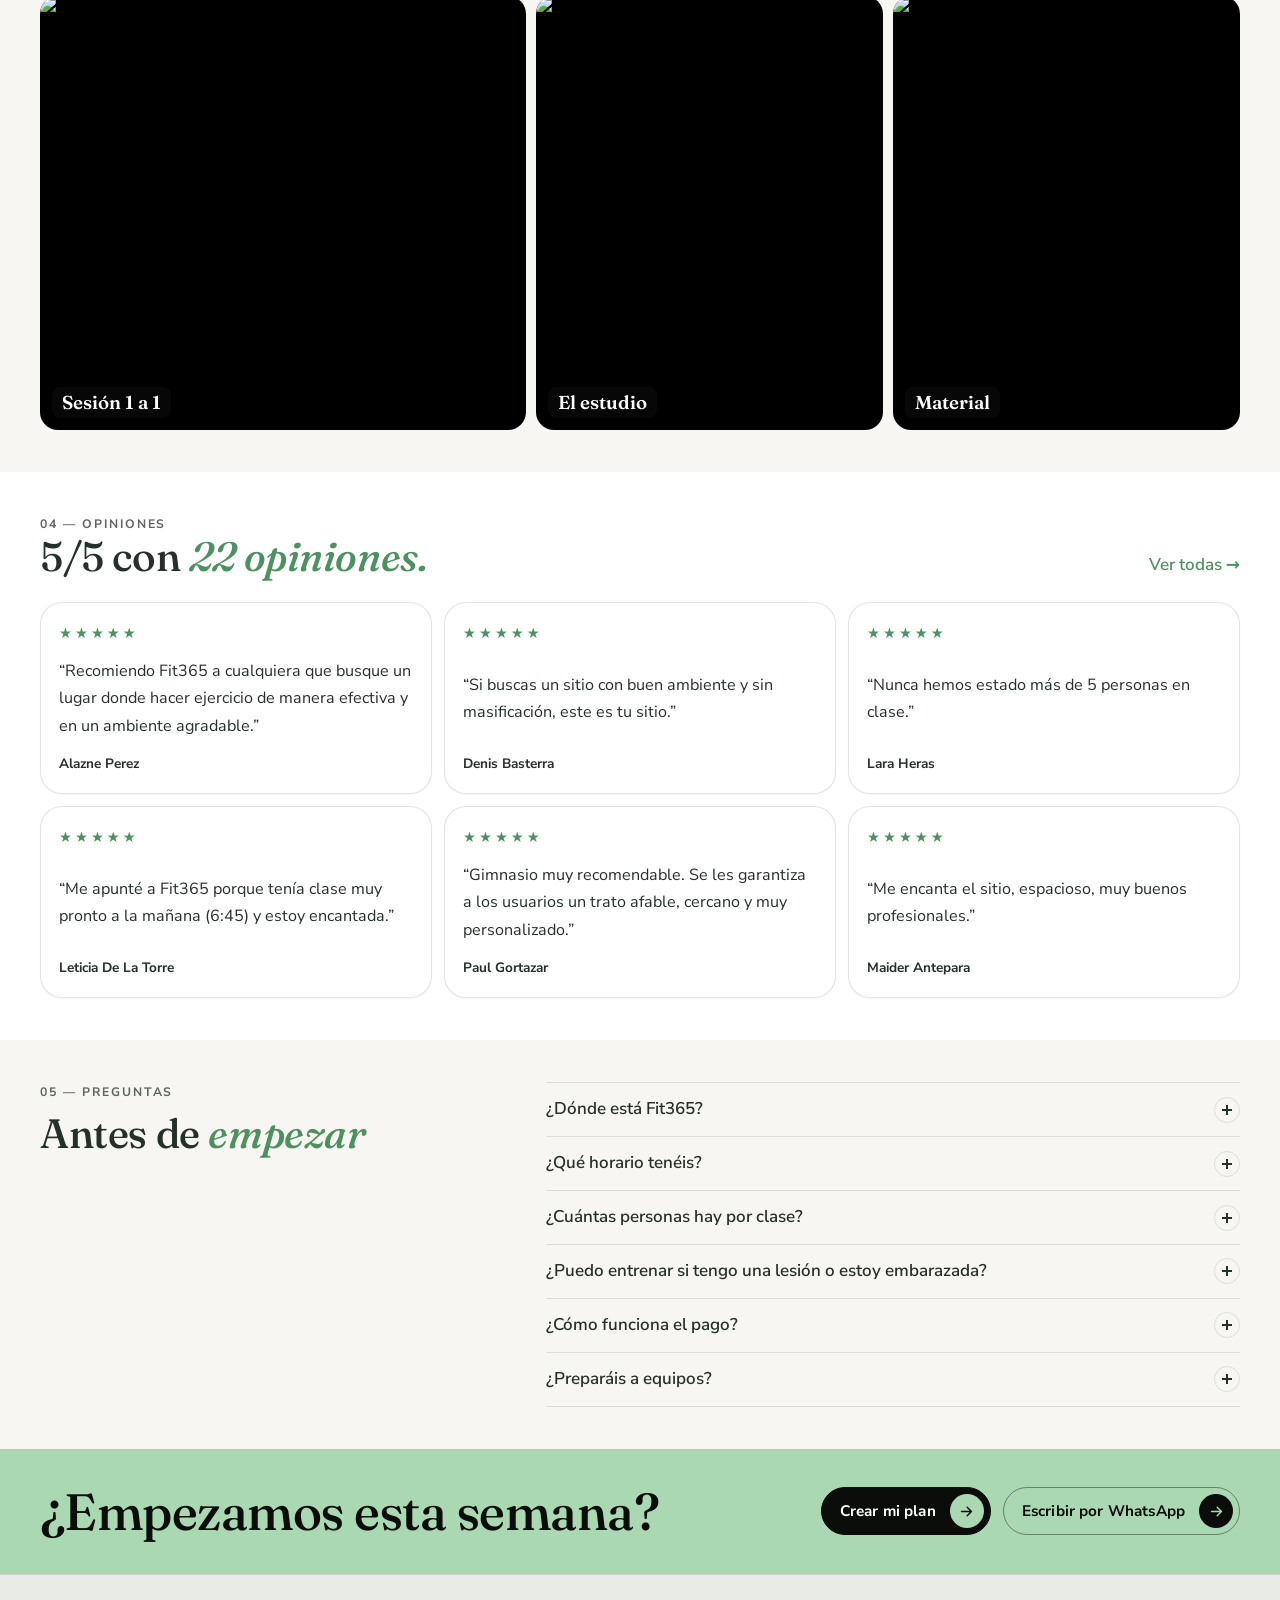
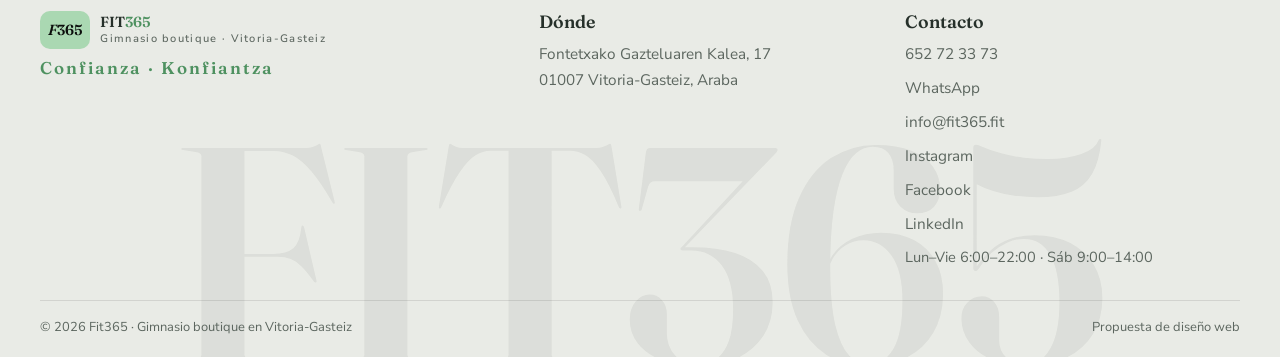
==== commit 19fbf217: "Verde más claro y vídeo en autoplay en la portada Co-Authored-By: Claude Opus 5.5 <noreply@anthropic" ====
--- a/index.html
+++ b/index.html
@@ -1,7 +1,7 @@
 <!doctype html><html lang="es"><head><meta charset="utf-8"><meta name="viewport" content="width=device-width,initial-scale=1"><title>Fit365 · Gimnasio boutique en Vitoria-Gasteiz</title><meta name="description" content="Fit365, gimnasio boutique en Vitoria-Gasteiz: grupos reducidos de máximo 5 personas, entrenamiento personalizado y horario desde las 6:00. 5/5 con 22 opiniones."><meta name="theme-color" content="#f6f7f4">
 <meta property="og:title" content="Fit365 · Gimnasio boutique en Vitoria-Gasteiz"><meta property="og:description" content="Fit365, gimnasio boutique en Vitoria-Gasteiz: grupos reducidos de máximo 5 personas, entrenamiento personalizado y horario desde las 6:00. 5/5 con 22 opiniones."><meta property="og:image" content="https://lh3.googleusercontent.com/gps-cs-s/ANWiy9Rgl69BEMUhdcktD6Nt4HMXQCIQbZH2qYu8TddxfLuH5sIW0eF5OnSw5d7pa3oJu5rOWn_GWSM52YzrSKF4fzJGzpfOVLchfN2vE9BjcZyq2rjDO-33s6JXR-wmQOBuyNCB5HM=w1200">
 <link rel="icon" href="favicon.svg" type="image/svg+xml"><link rel="preconnect" href="https://fonts.googleapis.com"><link rel="preconnect" href="https://fonts.gstatic.com" crossorigin>
-<link href="https://fonts.googleapis.com/css2?family=Fraunces:ital,opsz,wght@0,9..144,400..600;1,9..144,400..600&family=Nunito+Sans:wght@400;600;700&display=swap" rel="stylesheet"><link rel="stylesheet" href="styles.css?v=1792836250"></head><body>
+<link href="https://fonts.googleapis.com/css2?family=Fraunces:ital,opsz,wght@0,9..144,400..600;1,9..144,400..600&family=Nunito+Sans:wght@400;600;700&display=swap" rel="stylesheet"><link rel="stylesheet" href="styles.css?v=1792836386"></head><body>
 <header class="top"><a class="brand" href="index.html"><span class="logo">F<i>365</i></span><span>FIT<em>365</em><small>Gimnasio boutique · Vitoria-Gasteiz</small></span></a>
 <nav class="menu"><a href="index.html" class=on>Inicio</a><a href="servicios.html">Servicios</a><a href="plan.html">Tu plan</a><a href="contacto.html">Contacto</a></nav>
 <div class="act"><a class="btn mag sm pri hcta" href="plan.html"><span class="bt">Primera sesión</span><span class="ba"><svg viewBox="0 0 24 24" aria-hidden="true"><path d="M5 12h14M13 6l6 6-6 6"/></svg></span></a><button class="burger" aria-label="Menú" aria-expanded="false"><span></span><span></span></button></div></header>
@@ -11,9 +11,8 @@
 <p class="lead">Fit365 es un gimnasio boutique en Vitoria-Gasteiz: clases en grupos de máximo 5 personas, entrenamiento personalizado y horarios flexibles desde las 6:00 de la mañana.</p>
 <div class="btns"><a class="btn mag pri" href="plan.html"><span class="bt">Crea tu plan</span><span class="ba"><svg viewBox="0 0 24 24" aria-hidden="true"><path d="M5 12h14M13 6l6 6-6 6"/></svg></span></a><a class="btn mag ghost" href="servicios.html"><span class="bt">Ver servicios</span><span class="ba"><svg viewBox="0 0 24 24" aria-hidden="true"><path d="M5 12h14M13 6l6 6-6 6"/></svg></span></a></div>
 <ul class="trust"><li><b data-count="5" data-dec="1">0</b><span>★ de valoración</span></li><li><b data-count="22">0</b><span>opiniones</span></li><li><b>Máx. 5</b><span>personas por clase</span></li><li><b>6:00</b><span>abre de lunes a viernes</span></li></ul></div>
-<div class="hv"><div class="frame"><img src="https://lh3.googleusercontent.com/gps-cs-s/ANWiy9Rgl69BEMUhdcktD6Nt4HMXQCIQbZH2qYu8TddxfLuH5sIW0eF5OnSw5d7pa3oJu5rOWn_GWSM52YzrSKF4fzJGzpfOVLchfN2vE9BjcZyq2rjDO-33s6JXR-wmQOBuyNCB5HM=w1200" alt="Fit365, gimnasio boutique en Vitoria-Gasteiz" class="hero-img"><span class="badge"><b>5,0</b>★★★★★<small>22 opiniones</small></span></div></div></div>
+<div class="hv"><div class="frame"><div class="hvid"><iframe src="https://www.youtube-nocookie.com/embed/sGuBd-SCeRc?autoplay=1&amp;mute=1&amp;loop=1&amp;playlist=sGuBd-SCeRc&amp;playsinline=1&amp;rel=0&amp;modestbranding=1" title="Vídeo de presentación de Fit365" allow="autoplay; encrypted-media; picture-in-picture; fullscreen" allowfullscreen></iframe></div></div></div></div>
 </section>
-<section class="vsec"><div class="wrap"><button class="vbox" id="vid" data-id="sGuBd-SCeRc" aria-label="Reproducir vídeo de presentación de Fit365" style="background-image:url(https://i.ytimg.com/vi/sGuBd-SCeRc/maxresdefault.jpg),url(https://i.ytimg.com/vi/sGuBd-SCeRc/hqdefault.jpg)"><span class="vplay"><svg viewBox="0 0 24 24"><path d="M6 4l14 8-14 8z"/></svg></span><span class="vcap"><b>Conoce Fit365</b><small>Nuestro vídeo de presentación</small></span></button></div></section>
 <section class="sec"><div class="wrap"><div class="sh row"><div><p class="kick">01 — Qué hacemos</p><h2>Un centro. <span class="hl">Tu plan.</span></h2></div><a class="lnk" href="servicios.html">Todos los servicios →</a></div>
 <div class="sgrid"><article class="scard"><span class="num">01 · Máx. 5</span><h3>Clases en grupos reducidos</h3><p>Nunca más de 5 personas por clase: atención de cerca, buen ambiente y sin masificación.</p></article><article class="scard"><span class="num">02 · A tu medida</span><h3>Entrenamiento personalizado</h3><p>Ejercicios adaptados a ti y a tu momento, también si vienes de una lesión o estás en recuperación.</p></article><article class="scard"><span class="num">03 · Para todos</span><h3>Embarazo y entrenamiento adaptado</h3><p>Actividades pensadas para embarazadas y para personas con discapacidad.</p></article><article class="scard"><span class="num">04 · Horario</span><h3>Abierto desde las 6:00</h3><p>Lunes a viernes de 6:00 a 22:00 y sábados de 9:00 a 14:00. Clases a primera hora.</p></article></div></div></section>
 <section class="sec dark"><div class="wrap qg"><div><p class="kick">02 — Tu plan en 20 segundos</p><h2>¿Qué quieres <span class="hl">conseguir?</span></h2><p class="lead">Cuéntanos tu objetivo, qué días puedes venir y a qué hora, y te preparamos la forma de empezar.</p><div class="btns"><a class="btn mag pri" href="plan.html"><span class="bt">Crear mi plan</span><span class="ba"><svg viewBox="0 0 24 24" aria-hidden="true"><path d="M5 12h14M13 6l6 6-6 6"/></svg></span></a></div></div>
@@ -31,4 +30,4 @@
 <div class="wrap legal"><span>© 2026 Fit365 · Gimnasio boutique en Vitoria-Gasteiz</span><span>Propuesta de diseño web</span></div></footer>
 
 <div class="lb" hidden><button class="lbx" aria-label="Cerrar">✕</button><img alt=""></div>
-<script src="script.js?v=1792836250"></script></body></html>+<script src="script.js?v=1792836386"></script></body></html>
--- a/styles.css
+++ b/styles.css
@@ -189,3 +189,7 @@
 .vcap{position:absolute;left:24px;bottom:20px;color:#fff;text-align:left;display:grid}.vcap b{font:500 1.5rem 'Fraunces',Georgia,serif}.vcap small{opacity:.85;font-size:.9rem}
 .vbox iframe{position:absolute;inset:0;width:100%;height:100%;border:0}
 @media(max-width:600px){.vplay{width:66px;height:66px}.vcap{left:16px;bottom:12px}.vcap b{font-size:1.15rem}}
+:root{--acc:#aad8b2;--accd:#4e9160}
+.hvid{position:relative;aspect-ratio:16/9;background:#e3ece4}.hvid iframe{position:absolute;inset:0;width:100%;height:100%;border:0}
+.frame .badge{left:auto;right:14px;top:14px;bottom:auto}
+.hero:before{background:radial-gradient(circle,rgba(170,216,178,.45),transparent 60%)}
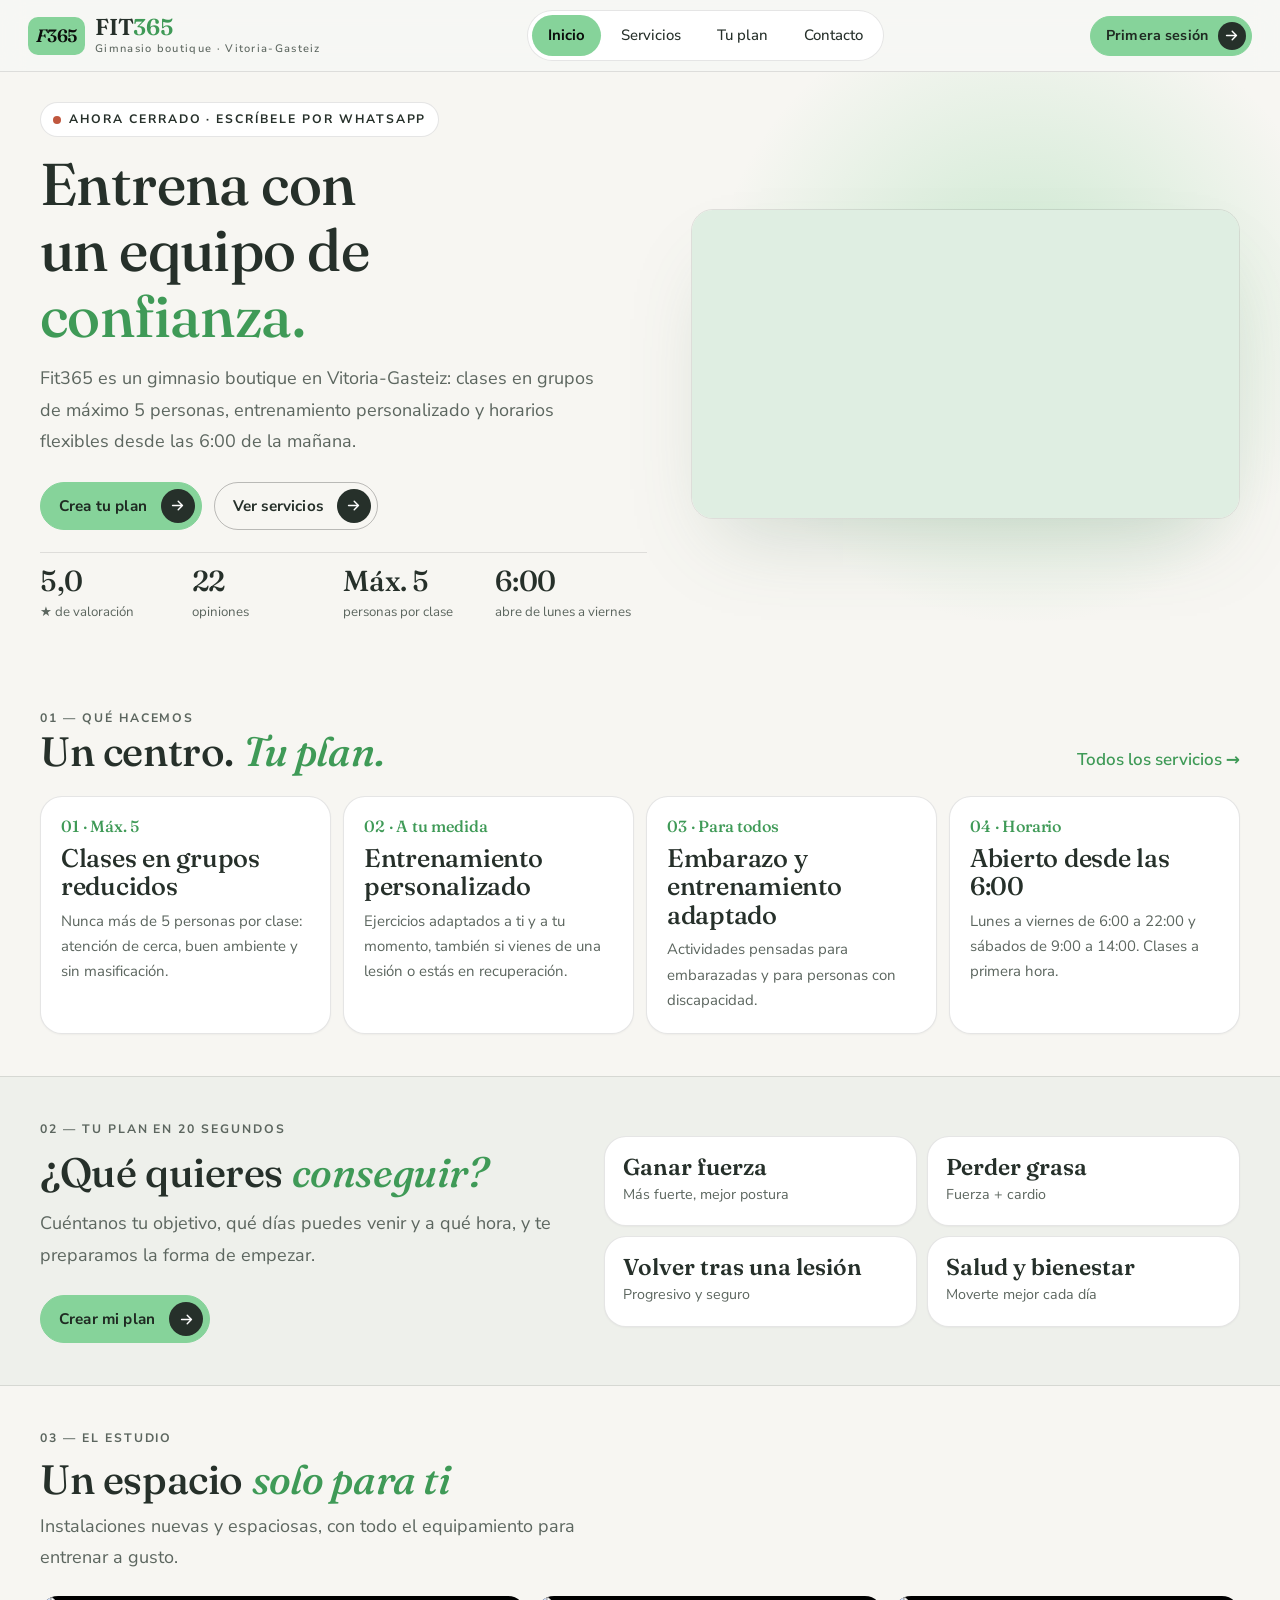
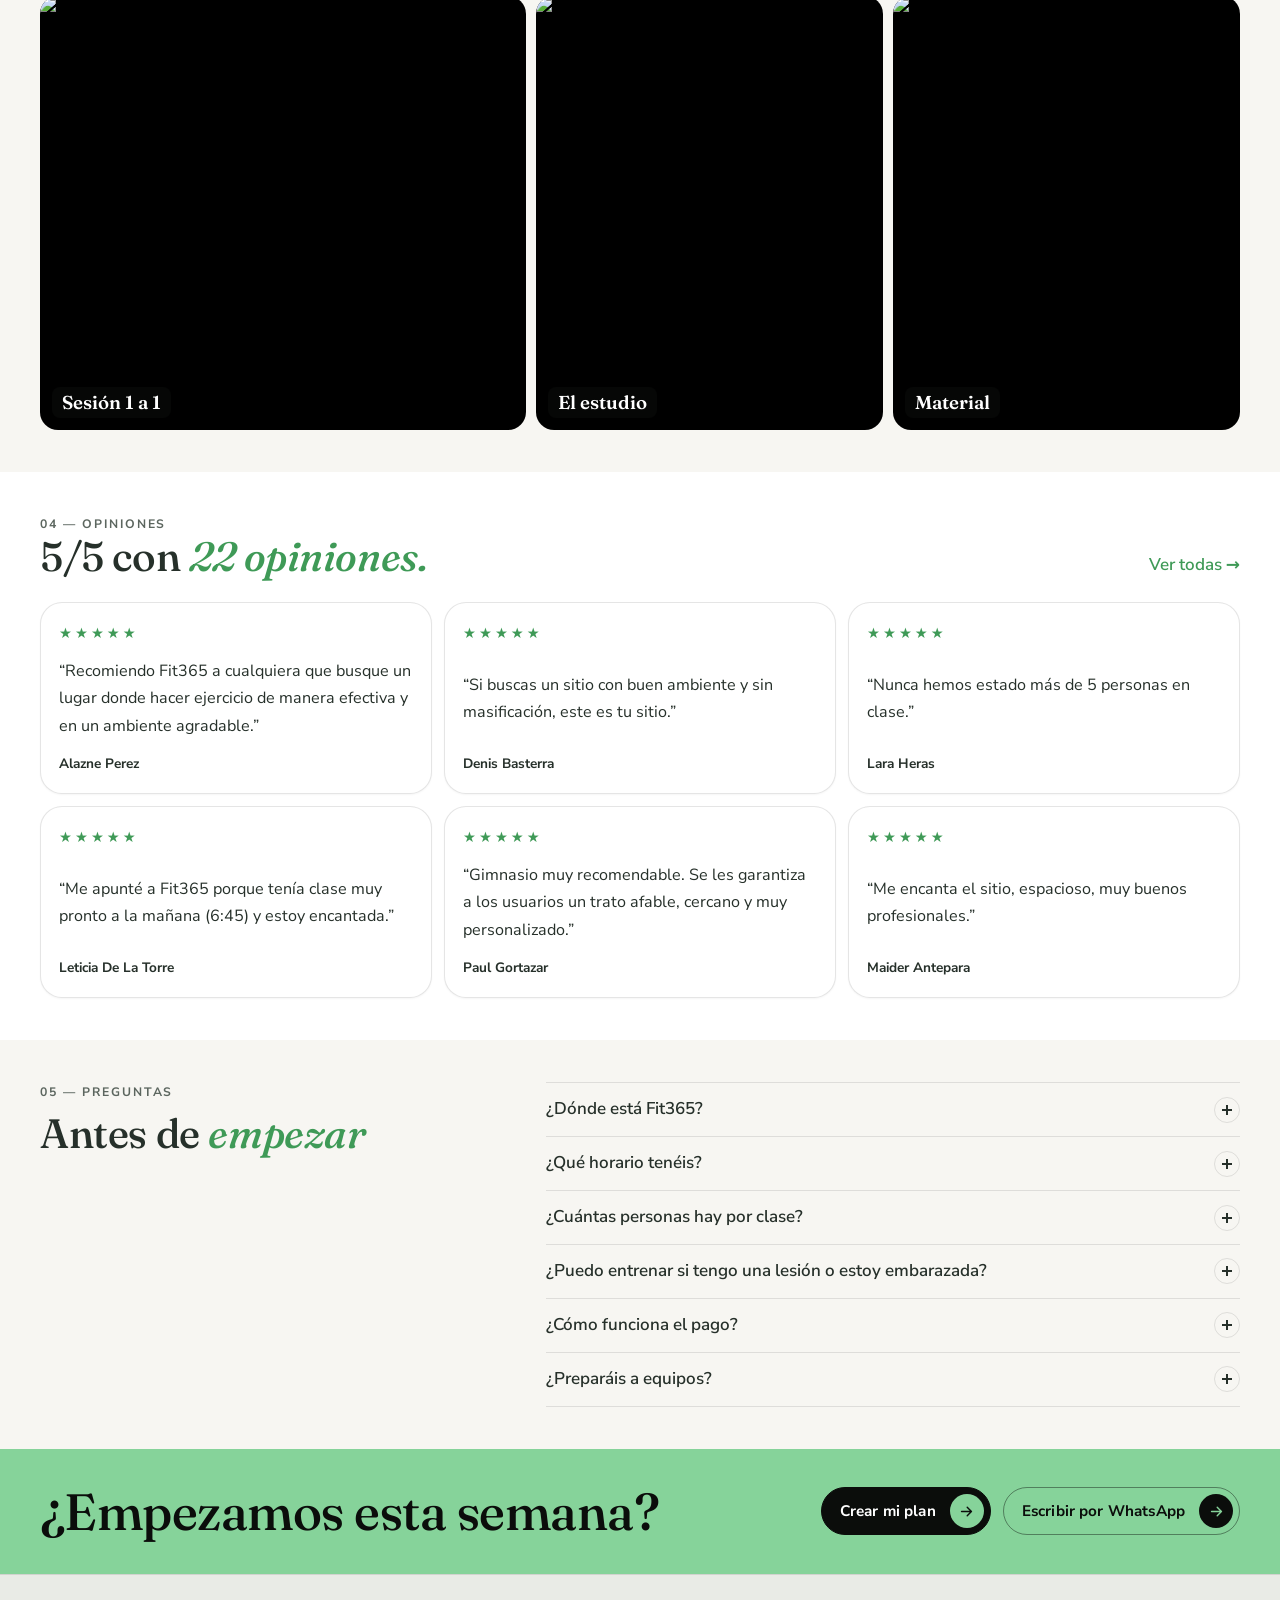
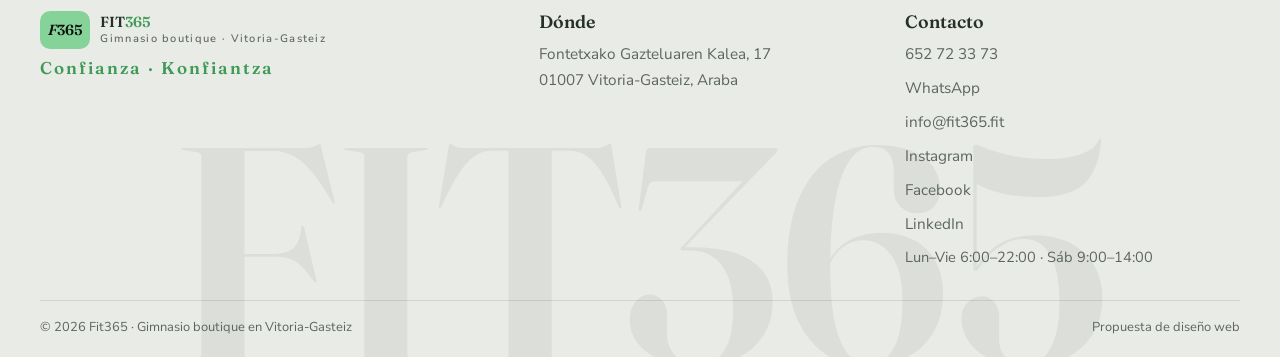
==== commit 1d6846c0: "Vídeo sin interfaz de YouTube y verde más intenso Co-Authored-By: Claude Opus 5.5 <noreply@anthropic" ====
--- a/index.html
+++ b/index.html
@@ -1,7 +1,7 @@
 <!doctype html><html lang="es"><head><meta charset="utf-8"><meta name="viewport" content="width=device-width,initial-scale=1"><title>Fit365 · Gimnasio boutique en Vitoria-Gasteiz</title><meta name="description" content="Fit365, gimnasio boutique en Vitoria-Gasteiz: grupos reducidos de máximo 5 personas, entrenamiento personalizado y horario desde las 6:00. 5/5 con 22 opiniones."><meta name="theme-color" content="#f6f7f4">
 <meta property="og:title" content="Fit365 · Gimnasio boutique en Vitoria-Gasteiz"><meta property="og:description" content="Fit365, gimnasio boutique en Vitoria-Gasteiz: grupos reducidos de máximo 5 personas, entrenamiento personalizado y horario desde las 6:00. 5/5 con 22 opiniones."><meta property="og:image" content="https://lh3.googleusercontent.com/gps-cs-s/ANWiy9Rgl69BEMUhdcktD6Nt4HMXQCIQbZH2qYu8TddxfLuH5sIW0eF5OnSw5d7pa3oJu5rOWn_GWSM52YzrSKF4fzJGzpfOVLchfN2vE9BjcZyq2rjDO-33s6JXR-wmQOBuyNCB5HM=w1200">
 <link rel="icon" href="favicon.svg" type="image/svg+xml"><link rel="preconnect" href="https://fonts.googleapis.com"><link rel="preconnect" href="https://fonts.gstatic.com" crossorigin>
-<link href="https://fonts.googleapis.com/css2?family=Fraunces:ital,opsz,wght@0,9..144,400..600;1,9..144,400..600&family=Nunito+Sans:wght@400;600;700&display=swap" rel="stylesheet"><link rel="stylesheet" href="styles.css?v=1792836386"></head><body>
+<link href="https://fonts.googleapis.com/css2?family=Fraunces:ital,opsz,wght@0,9..144,400..600;1,9..144,400..600&family=Nunito+Sans:wght@400;600;700&display=swap" rel="stylesheet"><link rel="stylesheet" href="styles.css?v=1792836626"></head><body>
 <header class="top"><a class="brand" href="index.html"><span class="logo">F<i>365</i></span><span>FIT<em>365</em><small>Gimnasio boutique · Vitoria-Gasteiz</small></span></a>
 <nav class="menu"><a href="index.html" class=on>Inicio</a><a href="servicios.html">Servicios</a><a href="plan.html">Tu plan</a><a href="contacto.html">Contacto</a></nav>
 <div class="act"><a class="btn mag sm pri hcta" href="plan.html"><span class="bt">Primera sesión</span><span class="ba"><svg viewBox="0 0 24 24" aria-hidden="true"><path d="M5 12h14M13 6l6 6-6 6"/></svg></span></a><button class="burger" aria-label="Menú" aria-expanded="false"><span></span><span></span></button></div></header>
@@ -11,7 +11,7 @@
 <p class="lead">Fit365 es un gimnasio boutique en Vitoria-Gasteiz: clases en grupos de máximo 5 personas, entrenamiento personalizado y horarios flexibles desde las 6:00 de la mañana.</p>
 <div class="btns"><a class="btn mag pri" href="plan.html"><span class="bt">Crea tu plan</span><span class="ba"><svg viewBox="0 0 24 24" aria-hidden="true"><path d="M5 12h14M13 6l6 6-6 6"/></svg></span></a><a class="btn mag ghost" href="servicios.html"><span class="bt">Ver servicios</span><span class="ba"><svg viewBox="0 0 24 24" aria-hidden="true"><path d="M5 12h14M13 6l6 6-6 6"/></svg></span></a></div>
 <ul class="trust"><li><b data-count="5" data-dec="1">0</b><span>★ de valoración</span></li><li><b data-count="22">0</b><span>opiniones</span></li><li><b>Máx. 5</b><span>personas por clase</span></li><li><b>6:00</b><span>abre de lunes a viernes</span></li></ul></div>
-<div class="hv"><div class="frame"><div class="hvid"><iframe src="https://www.youtube-nocookie.com/embed/sGuBd-SCeRc?autoplay=1&amp;mute=1&amp;loop=1&amp;playlist=sGuBd-SCeRc&amp;playsinline=1&amp;rel=0&amp;modestbranding=1" title="Vídeo de presentación de Fit365" allow="autoplay; encrypted-media; picture-in-picture; fullscreen" allowfullscreen></iframe></div></div></div></div>
+<div class="hv"><div class="frame"><div class="hvid"><iframe src="https://www.youtube-nocookie.com/embed/sGuBd-SCeRc?autoplay=1&amp;mute=1&amp;loop=1&amp;playlist=sGuBd-SCeRc&amp;playsinline=1&amp;rel=0&amp;controls=0&amp;disablekb=1&amp;fs=0&amp;iv_load_policy=3&amp;modestbranding=1&amp;showinfo=0" title="Vídeo de presentación de Fit365" allow="autoplay; encrypted-media; picture-in-picture; fullscreen" tabindex="-1" aria-hidden="true"></iframe></div></div></div></div>
 </section>
 <section class="sec"><div class="wrap"><div class="sh row"><div><p class="kick">01 — Qué hacemos</p><h2>Un centro. <span class="hl">Tu plan.</span></h2></div><a class="lnk" href="servicios.html">Todos los servicios →</a></div>
 <div class="sgrid"><article class="scard"><span class="num">01 · Máx. 5</span><h3>Clases en grupos reducidos</h3><p>Nunca más de 5 personas por clase: atención de cerca, buen ambiente y sin masificación.</p></article><article class="scard"><span class="num">02 · A tu medida</span><h3>Entrenamiento personalizado</h3><p>Ejercicios adaptados a ti y a tu momento, también si vienes de una lesión o estás en recuperación.</p></article><article class="scard"><span class="num">03 · Para todos</span><h3>Embarazo y entrenamiento adaptado</h3><p>Actividades pensadas para embarazadas y para personas con discapacidad.</p></article><article class="scard"><span class="num">04 · Horario</span><h3>Abierto desde las 6:00</h3><p>Lunes a viernes de 6:00 a 22:00 y sábados de 9:00 a 14:00. Clases a primera hora.</p></article></div></div></section>
@@ -30,4 +30,4 @@
 <div class="wrap legal"><span>© 2026 Fit365 · Gimnasio boutique en Vitoria-Gasteiz</span><span>Propuesta de diseño web</span></div></footer>
 
 <div class="lb" hidden><button class="lbx" aria-label="Cerrar">✕</button><img alt=""></div>
-<script src="script.js?v=1792836386"></script></body></html>+<script src="script.js?v=1792836626"></script></body></html>
--- a/styles.css
+++ b/styles.css
@@ -193,3 +193,6 @@
 .hvid{position:relative;aspect-ratio:16/9;background:#e3ece4}.hvid iframe{position:absolute;inset:0;width:100%;height:100%;border:0}
 .frame .badge{left:auto;right:14px;top:14px;bottom:auto}
 .hero:before{background:radial-gradient(circle,rgba(170,216,178,.45),transparent 60%)}
+:root{--acc:#86d39a;--accd:#3f9a57}
+.hero:before{background:radial-gradient(circle,rgba(134,211,154,.4),transparent 60%)}
+.hvid{overflow:hidden;background:#dfeee2}.hvid iframe{top:50%;left:50%;inset:auto;width:132%;height:132%;transform:translate(-50%,-50%);pointer-events:none}
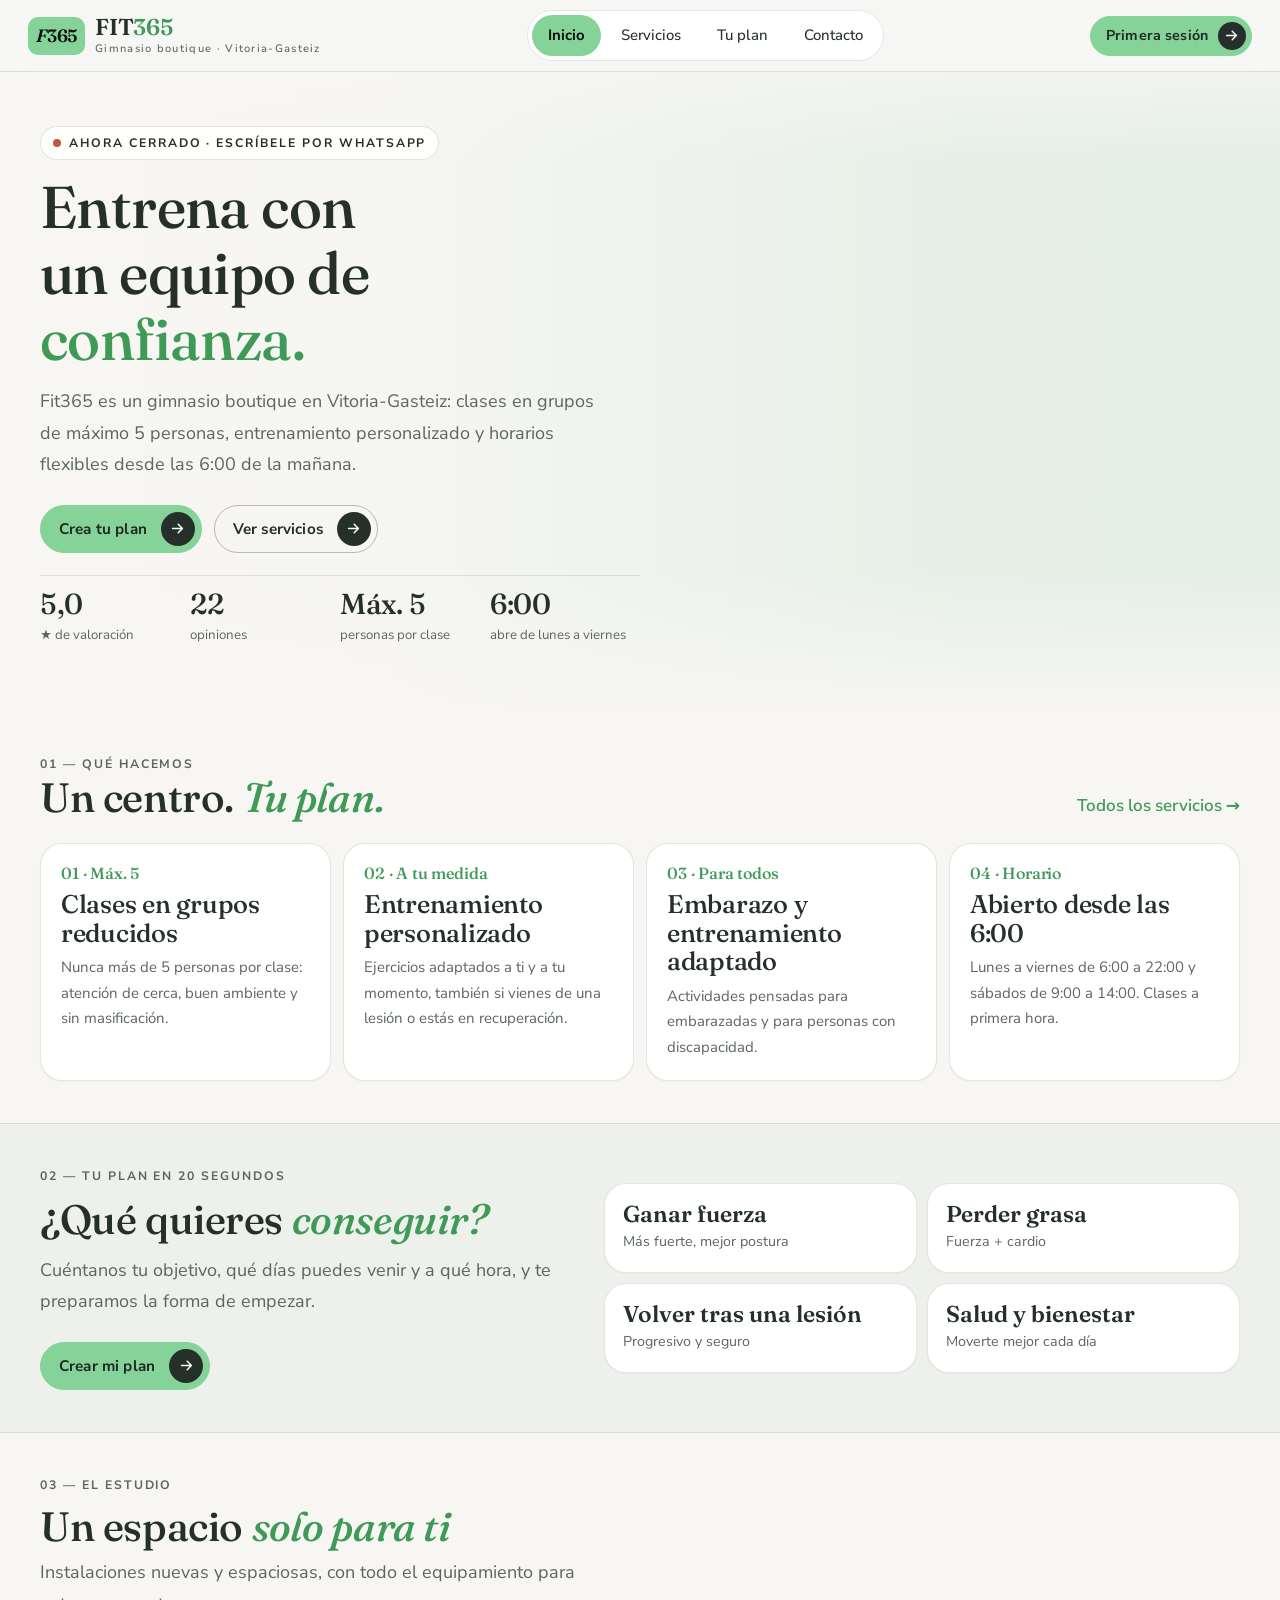
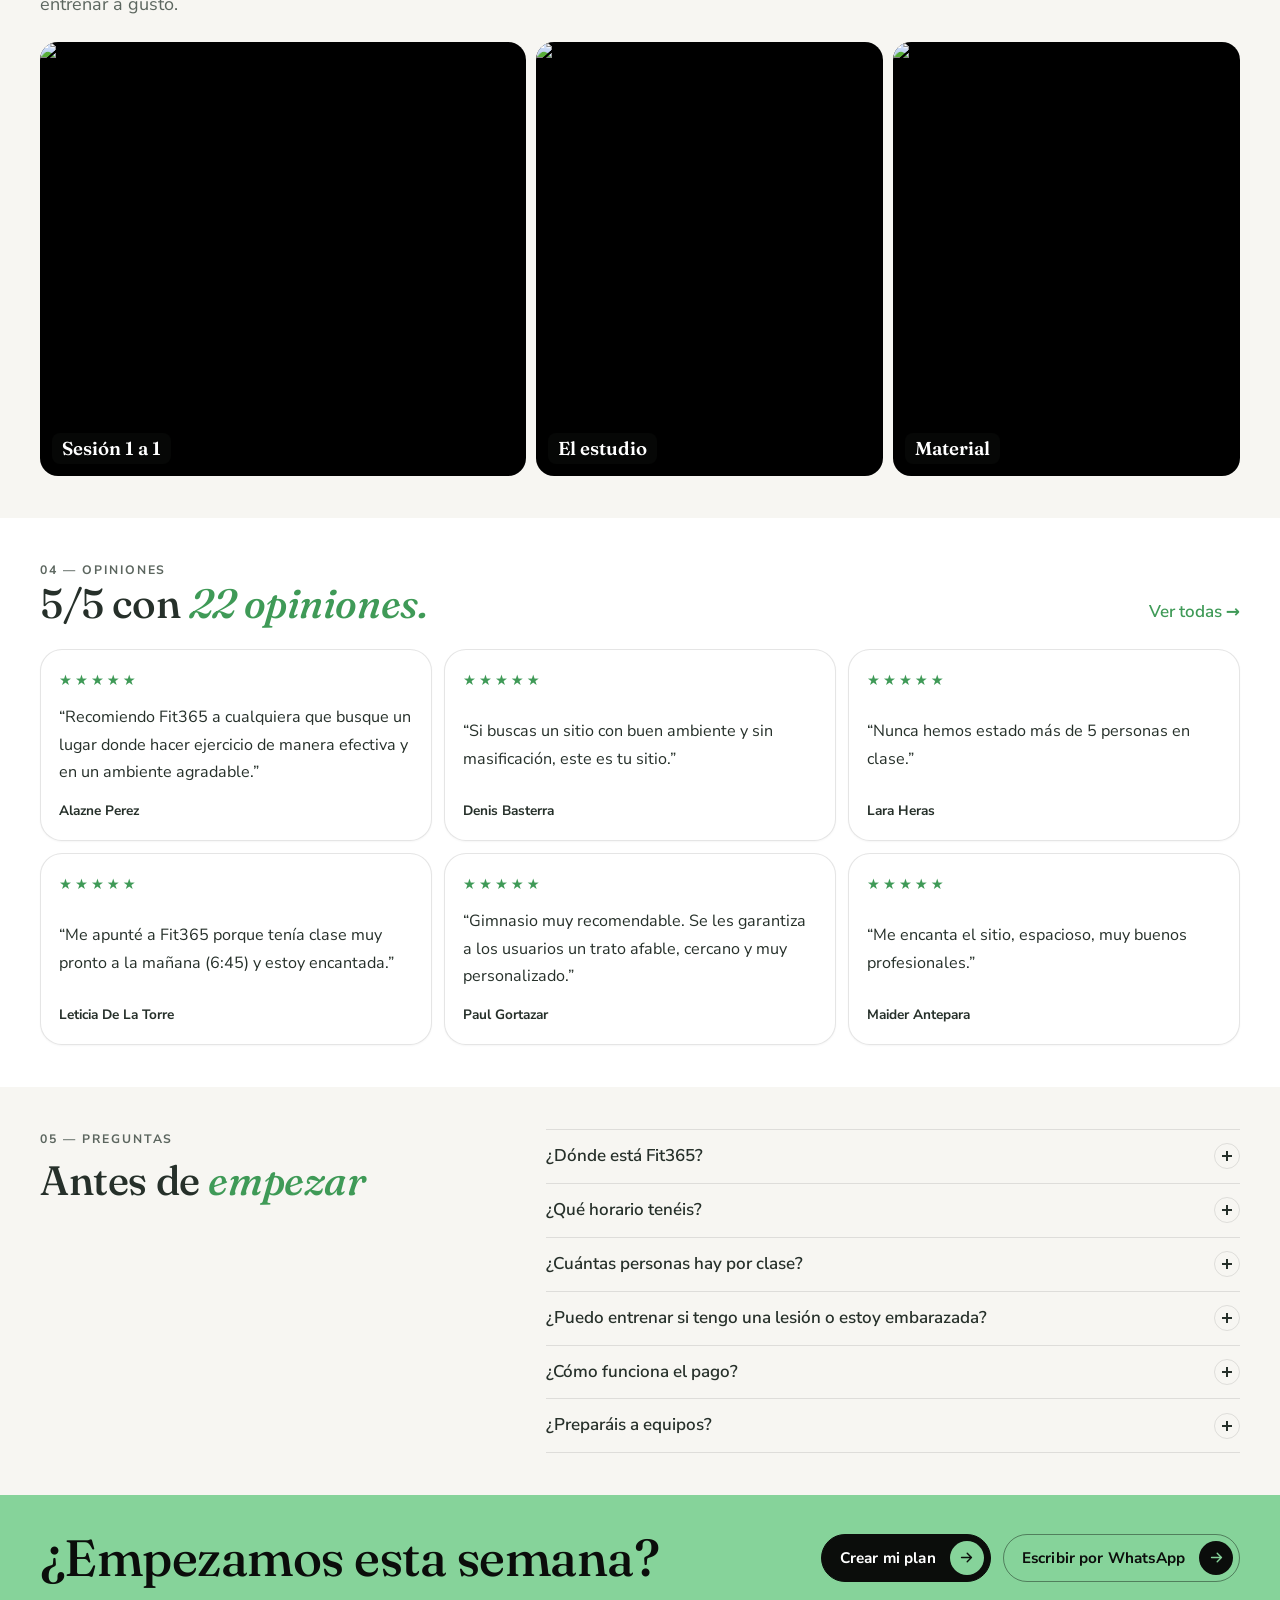
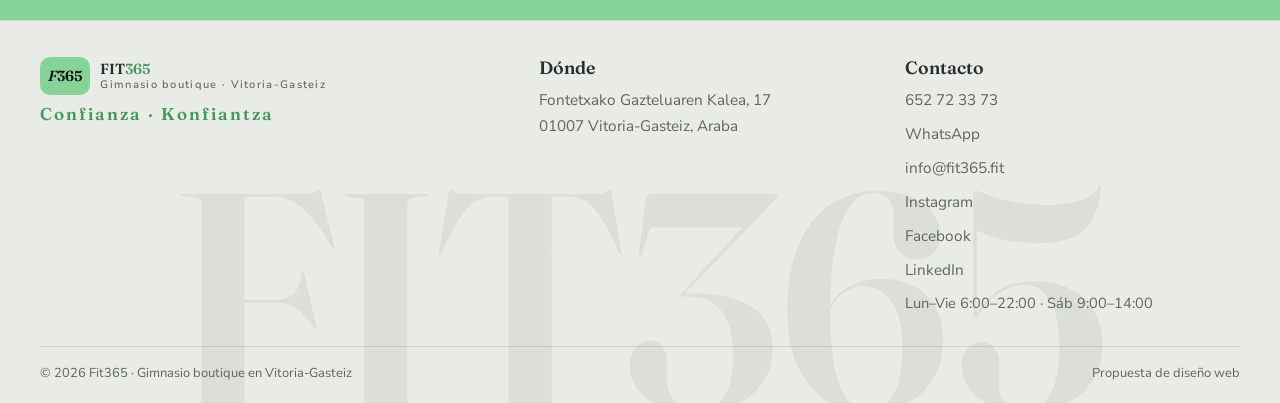
==== commit c7b6f5b1: "Portada: vídeo de fondo fundido con degradado Co-Authored-By: Claude Opus 5.5 <noreply@anthropic.com" ====
--- a/index.html
+++ b/index.html
@@ -1,17 +1,17 @@
 <!doctype html><html lang="es"><head><meta charset="utf-8"><meta name="viewport" content="width=device-width,initial-scale=1"><title>Fit365 · Gimnasio boutique en Vitoria-Gasteiz</title><meta name="description" content="Fit365, gimnasio boutique en Vitoria-Gasteiz: grupos reducidos de máximo 5 personas, entrenamiento personalizado y horario desde las 6:00. 5/5 con 22 opiniones."><meta name="theme-color" content="#f6f7f4">
 <meta property="og:title" content="Fit365 · Gimnasio boutique en Vitoria-Gasteiz"><meta property="og:description" content="Fit365, gimnasio boutique en Vitoria-Gasteiz: grupos reducidos de máximo 5 personas, entrenamiento personalizado y horario desde las 6:00. 5/5 con 22 opiniones."><meta property="og:image" content="https://lh3.googleusercontent.com/gps-cs-s/ANWiy9Rgl69BEMUhdcktD6Nt4HMXQCIQbZH2qYu8TddxfLuH5sIW0eF5OnSw5d7pa3oJu5rOWn_GWSM52YzrSKF4fzJGzpfOVLchfN2vE9BjcZyq2rjDO-33s6JXR-wmQOBuyNCB5HM=w1200">
 <link rel="icon" href="favicon.svg" type="image/svg+xml"><link rel="preconnect" href="https://fonts.googleapis.com"><link rel="preconnect" href="https://fonts.gstatic.com" crossorigin>
-<link href="https://fonts.googleapis.com/css2?family=Fraunces:ital,opsz,wght@0,9..144,400..600;1,9..144,400..600&family=Nunito+Sans:wght@400;600;700&display=swap" rel="stylesheet"><link rel="stylesheet" href="styles.css?v=1792836626"></head><body>
+<link href="https://fonts.googleapis.com/css2?family=Fraunces:ital,opsz,wght@0,9..144,400..600;1,9..144,400..600&family=Nunito+Sans:wght@400;600;700&display=swap" rel="stylesheet"><link rel="stylesheet" href="styles.css?v=1792849015"></head><body>
 <header class="top"><a class="brand" href="index.html"><span class="logo">F<i>365</i></span><span>FIT<em>365</em><small>Gimnasio boutique · Vitoria-Gasteiz</small></span></a>
 <nav class="menu"><a href="index.html" class=on>Inicio</a><a href="servicios.html">Servicios</a><a href="plan.html">Tu plan</a><a href="contacto.html">Contacto</a></nav>
 <div class="act"><a class="btn mag sm pri hcta" href="plan.html"><span class="bt">Primera sesión</span><span class="ba"><svg viewBox="0 0 24 24" aria-hidden="true"><path d="M5 12h14M13 6l6 6-6 6"/></svg></span></a><button class="burger" aria-label="Menú" aria-expanded="false"><span></span><span></span></button></div></header>
-<main><section class="hero"><div class="wrap hg"><div class="ht">
+<main><section class="hero hbgv"><div class="hbg" aria-hidden="true"><iframe src="https://www.youtube-nocookie.com/embed/sGuBd-SCeRc?autoplay=1&amp;mute=1&amp;loop=1&amp;playlist=sGuBd-SCeRc&amp;playsinline=1&amp;rel=0&amp;controls=0&amp;disablekb=1&amp;fs=0&amp;iv_load_policy=3&amp;modestbranding=1&amp;showinfo=0" title="Vídeo de presentación de Fit365" allow="autoplay; encrypted-media; picture-in-picture; fullscreen" tabindex="-1" aria-hidden="true"></iframe></div><div class="wrap hg"><div class="ht">
 <p class="kick"><span class="live" id="live"></span></p>
 <h1>Entrena con<br>un equipo de <span class="rot" aria-live="polite"><span class="w on">confianza.</span><span class="w">konfiantza.</span></span></h1>
 <p class="lead">Fit365 es un gimnasio boutique en Vitoria-Gasteiz: clases en grupos de máximo 5 personas, entrenamiento personalizado y horarios flexibles desde las 6:00 de la mañana.</p>
 <div class="btns"><a class="btn mag pri" href="plan.html"><span class="bt">Crea tu plan</span><span class="ba"><svg viewBox="0 0 24 24" aria-hidden="true"><path d="M5 12h14M13 6l6 6-6 6"/></svg></span></a><a class="btn mag ghost" href="servicios.html"><span class="bt">Ver servicios</span><span class="ba"><svg viewBox="0 0 24 24" aria-hidden="true"><path d="M5 12h14M13 6l6 6-6 6"/></svg></span></a></div>
 <ul class="trust"><li><b data-count="5" data-dec="1">0</b><span>★ de valoración</span></li><li><b data-count="22">0</b><span>opiniones</span></li><li><b>Máx. 5</b><span>personas por clase</span></li><li><b>6:00</b><span>abre de lunes a viernes</span></li></ul></div>
-<div class="hv"><div class="frame"><div class="hvid"><iframe src="https://www.youtube-nocookie.com/embed/sGuBd-SCeRc?autoplay=1&amp;mute=1&amp;loop=1&amp;playlist=sGuBd-SCeRc&amp;playsinline=1&amp;rel=0&amp;controls=0&amp;disablekb=1&amp;fs=0&amp;iv_load_policy=3&amp;modestbranding=1&amp;showinfo=0" title="Vídeo de presentación de Fit365" allow="autoplay; encrypted-media; picture-in-picture; fullscreen" tabindex="-1" aria-hidden="true"></iframe></div></div></div></div>
+</div>
 </section>
 <section class="sec"><div class="wrap"><div class="sh row"><div><p class="kick">01 — Qué hacemos</p><h2>Un centro. <span class="hl">Tu plan.</span></h2></div><a class="lnk" href="servicios.html">Todos los servicios →</a></div>
 <div class="sgrid"><article class="scard"><span class="num">01 · Máx. 5</span><h3>Clases en grupos reducidos</h3><p>Nunca más de 5 personas por clase: atención de cerca, buen ambiente y sin masificación.</p></article><article class="scard"><span class="num">02 · A tu medida</span><h3>Entrenamiento personalizado</h3><p>Ejercicios adaptados a ti y a tu momento, también si vienes de una lesión o estás en recuperación.</p></article><article class="scard"><span class="num">03 · Para todos</span><h3>Embarazo y entrenamiento adaptado</h3><p>Actividades pensadas para embarazadas y para personas con discapacidad.</p></article><article class="scard"><span class="num">04 · Horario</span><h3>Abierto desde las 6:00</h3><p>Lunes a viernes de 6:00 a 22:00 y sábados de 9:00 a 14:00. Clases a primera hora.</p></article></div></div></section>
@@ -30,4 +30,4 @@
 <div class="wrap legal"><span>© 2026 Fit365 · Gimnasio boutique en Vitoria-Gasteiz</span><span>Propuesta de diseño web</span></div></footer>
 
 <div class="lb" hidden><button class="lbx" aria-label="Cerrar">✕</button><img alt=""></div>
-<script src="script.js?v=1792836626"></script></body></html>+<script src="script.js?v=1792849015"></script></body></html>
--- a/styles.css
+++ b/styles.css
@@ -196,3 +196,12 @@
 :root{--acc:#86d39a;--accd:#3f9a57}
 .hero:before{background:radial-gradient(circle,rgba(134,211,154,.4),transparent 60%)}
 .hvid{overflow:hidden;background:#dfeee2}.hvid iframe{top:50%;left:50%;inset:auto;width:132%;height:132%;transform:translate(-50%,-50%);pointer-events:none}
+/* vídeo de fondo en portada */
+.hbgv{min-height:min(640px,82vh);display:flex;align-items:center;padding:40px 0 50px}.hbgv:before{display:none}
+.hbgv .hg{grid-template-columns:minmax(0,600px);position:relative;z-index:2;width:min(1200px,100% - 40px)}
+.hbg{position:absolute;inset:0;overflow:hidden;z-index:0;background:#e4efe6}
+.hbg iframe{position:absolute;top:50%;left:62%;transform:translate(-50%,-50%);border:0;pointer-events:none;width:var(--vw,100%);height:var(--vh,100%)}
+.hbg:after{content:"";position:absolute;inset:0;background:linear-gradient(90deg,rgba(247,246,242,1) 0%,rgba(247,246,242,.96) 30%,rgba(247,246,242,.55) 52%,rgba(247,246,242,.08) 75%,rgba(247,246,242,0) 100%),linear-gradient(0deg,rgba(247,246,242,1) 0%,rgba(247,246,242,0) 22%),linear-gradient(180deg,rgba(247,246,242,.7) 0%,rgba(247,246,242,0) 14%)}
+.hbgv .live{background:rgba(255,255,255,.85)}
+@media(max-width:1020px){.hbg iframe{left:50%}.hbg:after{background:linear-gradient(90deg,rgba(247,246,242,.97) 0%,rgba(247,246,242,.8) 55%,rgba(247,246,242,.35) 100%),linear-gradient(0deg,rgba(247,246,242,1) 0%,rgba(247,246,242,0) 25%)}}
+@media(max-width:600px){.hbgv{display:block;min-height:0;padding:0 0 30px}.hbg{bottom:auto;height:64vw}.hbg:after{background:linear-gradient(0deg,rgba(247,246,242,1) 0%,rgba(247,246,242,0) 45%),linear-gradient(180deg,rgba(247,246,242,.5) 0%,rgba(247,246,242,0) 20%)}.hbgv .hg{padding-top:50vw;width:calc(100% - 40px)}}
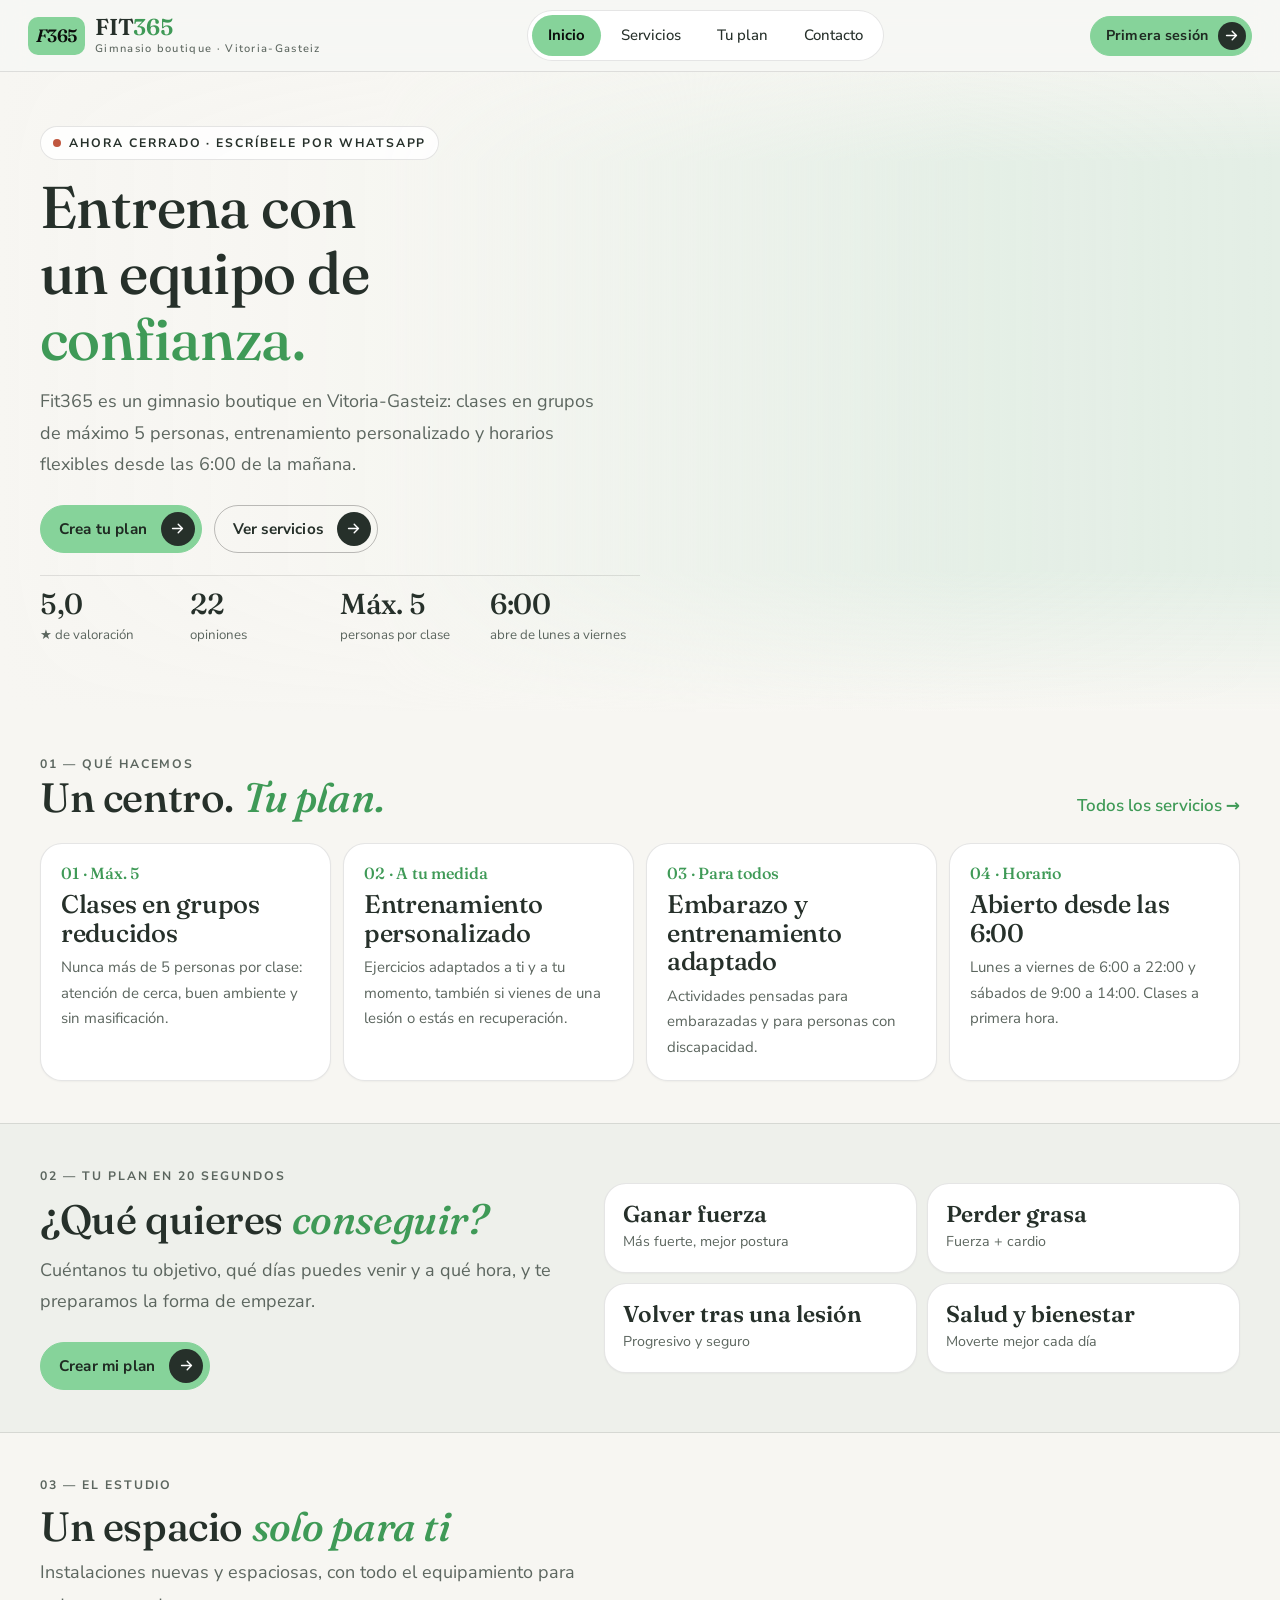
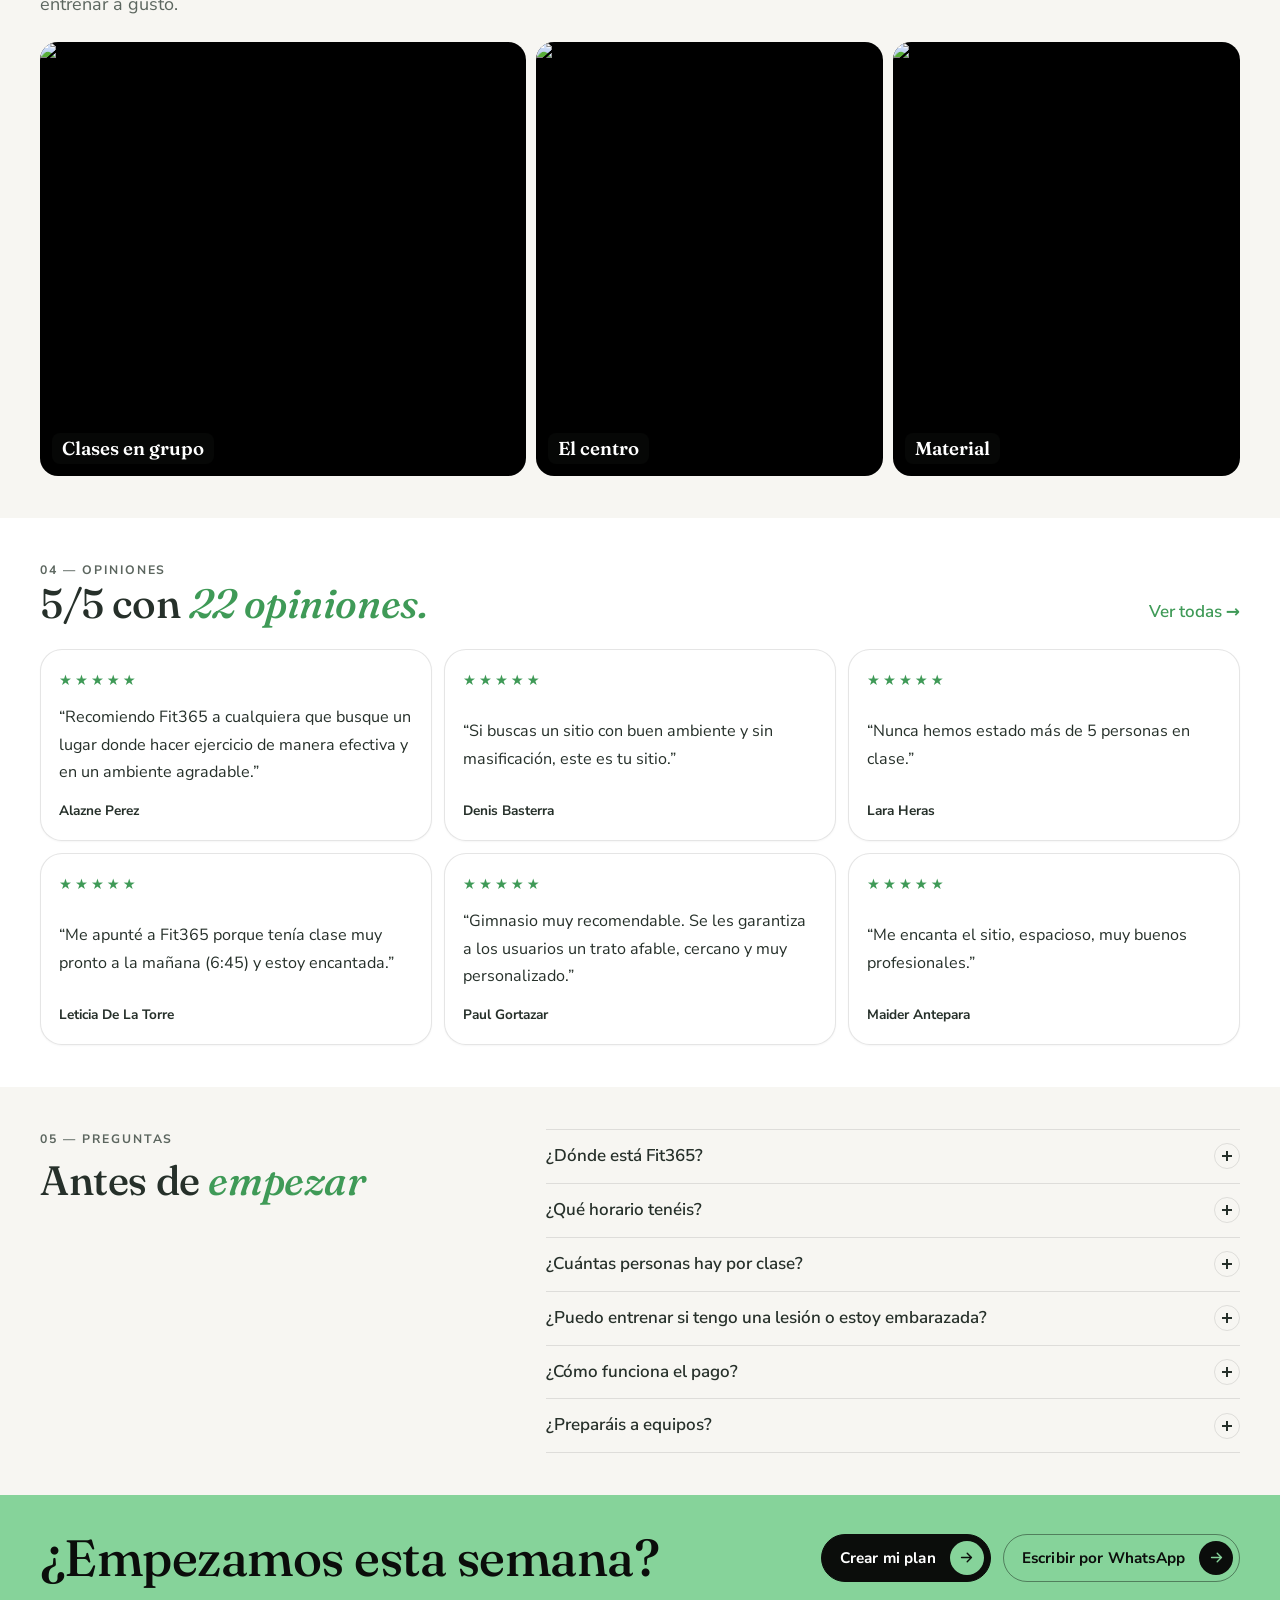
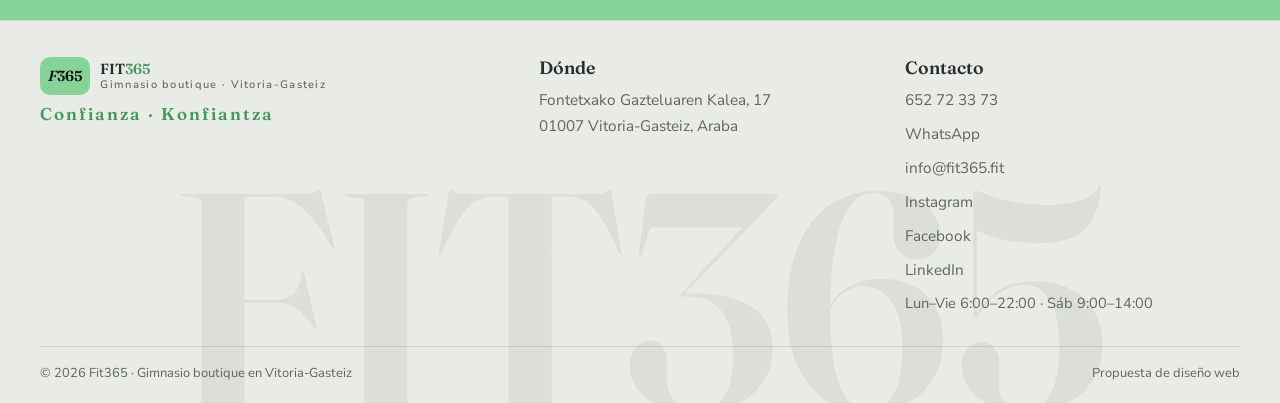
==== commit 7a04960e: "Fotos actuales de Fit365 en Google; en móvil foto en vez de vídeo Co-Authored-By: Claude Opus 5.5 <n" ====
--- a/index.html
+++ b/index.html
@@ -1,11 +1,11 @@
 <!doctype html><html lang="es"><head><meta charset="utf-8"><meta name="viewport" content="width=device-width,initial-scale=1"><title>Fit365 · Gimnasio boutique en Vitoria-Gasteiz</title><meta name="description" content="Fit365, gimnasio boutique en Vitoria-Gasteiz: grupos reducidos de máximo 5 personas, entrenamiento personalizado y horario desde las 6:00. 5/5 con 22 opiniones."><meta name="theme-color" content="#f6f7f4">
-<meta property="og:title" content="Fit365 · Gimnasio boutique en Vitoria-Gasteiz"><meta property="og:description" content="Fit365, gimnasio boutique en Vitoria-Gasteiz: grupos reducidos de máximo 5 personas, entrenamiento personalizado y horario desde las 6:00. 5/5 con 22 opiniones."><meta property="og:image" content="https://lh3.googleusercontent.com/gps-cs-s/ANWiy9Rgl69BEMUhdcktD6Nt4HMXQCIQbZH2qYu8TddxfLuH5sIW0eF5OnSw5d7pa3oJu5rOWn_GWSM52YzrSKF4fzJGzpfOVLchfN2vE9BjcZyq2rjDO-33s6JXR-wmQOBuyNCB5HM=w1200">
+<meta property="og:title" content="Fit365 · Gimnasio boutique en Vitoria-Gasteiz"><meta property="og:description" content="Fit365, gimnasio boutique en Vitoria-Gasteiz: grupos reducidos de máximo 5 personas, entrenamiento personalizado y horario desde las 6:00. 5/5 con 22 opiniones."><meta property="og:image" content="https://lh3.googleusercontent.com/gps-cs-s/ANWiy9Q2U6zAyzDCEZqHmc8WQFQ8y7mQwWJT0aYT1OIR032Qg7TMF3v2zaxjo2BTF3S9zoaNhRB7Az7M8hvb9YmtrIvDWG-oca4fxeAI-YsGqB-t4oLVMfjrM0M99s0jplXrd5ArydN-Uw=w1200">
 <link rel="icon" href="favicon.svg" type="image/svg+xml"><link rel="preconnect" href="https://fonts.googleapis.com"><link rel="preconnect" href="https://fonts.gstatic.com" crossorigin>
-<link href="https://fonts.googleapis.com/css2?family=Fraunces:ital,opsz,wght@0,9..144,400..600;1,9..144,400..600&family=Nunito+Sans:wght@400;600;700&display=swap" rel="stylesheet"><link rel="stylesheet" href="styles.css?v=1792849015"></head><body>
+<link href="https://fonts.googleapis.com/css2?family=Fraunces:ital,opsz,wght@0,9..144,400..600;1,9..144,400..600&family=Nunito+Sans:wght@400;600;700&display=swap" rel="stylesheet"><link rel="stylesheet" href="styles.css?v=1792849489"></head><body>
 <header class="top"><a class="brand" href="index.html"><span class="logo">F<i>365</i></span><span>FIT<em>365</em><small>Gimnasio boutique · Vitoria-Gasteiz</small></span></a>
 <nav class="menu"><a href="index.html" class=on>Inicio</a><a href="servicios.html">Servicios</a><a href="plan.html">Tu plan</a><a href="contacto.html">Contacto</a></nav>
 <div class="act"><a class="btn mag sm pri hcta" href="plan.html"><span class="bt">Primera sesión</span><span class="ba"><svg viewBox="0 0 24 24" aria-hidden="true"><path d="M5 12h14M13 6l6 6-6 6"/></svg></span></a><button class="burger" aria-label="Menú" aria-expanded="false"><span></span><span></span></button></div></header>
-<main><section class="hero hbgv"><div class="hbg" aria-hidden="true"><iframe src="https://www.youtube-nocookie.com/embed/sGuBd-SCeRc?autoplay=1&amp;mute=1&amp;loop=1&amp;playlist=sGuBd-SCeRc&amp;playsinline=1&amp;rel=0&amp;controls=0&amp;disablekb=1&amp;fs=0&amp;iv_load_policy=3&amp;modestbranding=1&amp;showinfo=0" title="Vídeo de presentación de Fit365" allow="autoplay; encrypted-media; picture-in-picture; fullscreen" tabindex="-1" aria-hidden="true"></iframe></div><div class="wrap hg"><div class="ht">
+<main><section class="hero hbgv"><div class="hbg" aria-hidden="true"><img class="hbgimg" src="https://lh3.googleusercontent.com/gps-cs-s/ANWiy9TvMrmrMoHl99IZQLdSqSvm8m2lpmWNQa1KQMaSB3iEMYKLWY04cb3_sB_s_c4FBW49YJJyDhnlmV4IzG5merJctLA4VhsXU6CG2T--TlnKHaqeDqncNYiMTQQEOut-YpoJsfzdfg=w900" alt=""><iframe data-src="https://www.youtube-nocookie.com/embed/sGuBd-SCeRc?autoplay=1&amp;mute=1&amp;loop=1&amp;playlist=sGuBd-SCeRc&amp;playsinline=1&amp;rel=0&amp;controls=0&amp;disablekb=1&amp;fs=0&amp;iv_load_policy=3&amp;modestbranding=1&amp;showinfo=0" title="Vídeo de presentación de Fit365" allow="autoplay; encrypted-media; picture-in-picture; fullscreen" tabindex="-1" aria-hidden="true"></iframe></div><div class="wrap hg"><div class="ht">
 <p class="kick"><span class="live" id="live"></span></p>
 <h1>Entrena con<br>un equipo de <span class="rot" aria-live="polite"><span class="w on">confianza.</span><span class="w">konfiantza.</span></span></h1>
 <p class="lead">Fit365 es un gimnasio boutique en Vitoria-Gasteiz: clases en grupos de máximo 5 personas, entrenamiento personalizado y horarios flexibles desde las 6:00 de la mañana.</p>
@@ -18,7 +18,7 @@
 <section class="sec dark"><div class="wrap qg"><div><p class="kick">02 — Tu plan en 20 segundos</p><h2>¿Qué quieres <span class="hl">conseguir?</span></h2><p class="lead">Cuéntanos tu objetivo, qué días puedes venir y a qué hora, y te preparamos la forma de empezar.</p><div class="btns"><a class="btn mag pri" href="plan.html"><span class="bt">Crear mi plan</span><span class="ba"><svg viewBox="0 0 24 24" aria-hidden="true"><path d="M5 12h14M13 6l6 6-6 6"/></svg></span></a></div></div>
 <div class="gopts"><a class="gcard" href="plan.html?g=fuerza"><b>Ganar fuerza</b><span>Más fuerte, mejor postura</span></a><a class="gcard" href="plan.html?g=peso"><b>Perder grasa</b><span>Fuerza + cardio</span></a><a class="gcard" href="plan.html?g=lesion"><b>Volver tras una lesión</b><span>Progresivo y seguro</span></a><a class="gcard" href="plan.html?g=salud"><b>Salud y bienestar</b><span>Moverte mejor cada día</span></a></div></div></section>
 <section class="sec" id="estudio"><div class="wrap"><div class="sh"><p class="kick">03 — El estudio</p><h2>Un espacio <span class="hl">solo para ti</span></h2><p class="lead">Instalaciones nuevas y espaciosas, con todo el equipamiento para entrenar a gusto.</p></div>
-<div class="gal"><button class="g g1" data-src="https://lh3.googleusercontent.com/gps-cs-s/ANWiy9T1vsODQRe_hl775MAqX9TwiEUQ_AvpweWfO4OkQUufQF8ZI33xazjsm44drsaGEuebuScqEU0N6uKX5yA-kEIruZs1KJsqjnz8wJQpztgI_ZUK7uNPKqXu2j-dIxWvLe3riGRw=w1600"><img src="https://lh3.googleusercontent.com/gps-cs-s/ANWiy9T1vsODQRe_hl775MAqX9TwiEUQ_AvpweWfO4OkQUufQF8ZI33xazjsm44drsaGEuebuScqEU0N6uKX5yA-kEIruZs1KJsqjnz8wJQpztgI_ZUK7uNPKqXu2j-dIxWvLe3riGRw=w1200" alt="Sesión de entrenamiento en Fit365" loading=lazy class=""><span>Sesión 1 a 1</span></button><button class="g" data-src="https://lh3.googleusercontent.com/gps-cs-s/ANWiy9TRWvudlzIkxGgstwkcLltTp6yy3VVg32DrugugltlKgaVIeszAjjn8BArnEWNUNxIwIksgJrYi1pAIQLlImRml5xUsTQy80AtV3eVugBFXrWXo1Ee7v3CdfNrg4B_T2WOY4uIT4Q=w1600"><img src="https://lh3.googleusercontent.com/gps-cs-s/ANWiy9TRWvudlzIkxGgstwkcLltTp6yy3VVg32DrugugltlKgaVIeszAjjn8BArnEWNUNxIwIksgJrYi1pAIQLlImRml5xUsTQy80AtV3eVugBFXrWXo1Ee7v3CdfNrg4B_T2WOY4uIT4Q=w1200" alt="Estudio de entrenamiento Fit365" loading=lazy class=""><span>El estudio</span></button><button class="g" data-src="https://lh3.googleusercontent.com/gps-cs-s/ANWiy9QRlj5uFewuY3nLY0Sx7l8MYxusQfoCCka6INXWuq63FZK_DlrXcFiDpI592X3kDjwlCu5Cx3jh-JLHpBRwwmpfDyETSuSV5QgQGritQa7Vay04fJgIBpyxN70F26gbLT9CZw=w1600"><img src="https://lh3.googleusercontent.com/gps-cs-s/ANWiy9QRlj5uFewuY3nLY0Sx7l8MYxusQfoCCka6INXWuq63FZK_DlrXcFiDpI592X3kDjwlCu5Cx3jh-JLHpBRwwmpfDyETSuSV5QgQGritQa7Vay04fJgIBpyxN70F26gbLT9CZw=w1200" alt="Material de entrenamiento" loading=lazy class=""><span>Material</span></button></div></div></section>
+<div class="gal"><button class="g g1" data-src="https://lh3.googleusercontent.com/gps-cs-s/ANWiy9TvMrmrMoHl99IZQLdSqSvm8m2lpmWNQa1KQMaSB3iEMYKLWY04cb3_sB_s_c4FBW49YJJyDhnlmV4IzG5merJctLA4VhsXU6CG2T--TlnKHaqeDqncNYiMTQQEOut-YpoJsfzdfg=w1600"><img src="https://lh3.googleusercontent.com/gps-cs-s/ANWiy9TvMrmrMoHl99IZQLdSqSvm8m2lpmWNQa1KQMaSB3iEMYKLWY04cb3_sB_s_c4FBW49YJJyDhnlmV4IzG5merJctLA4VhsXU6CG2T--TlnKHaqeDqncNYiMTQQEOut-YpoJsfzdfg=w1200" alt="Clase en grupo reducido en Fit365" loading=lazy class=""><span>Clases en grupo</span></button><button class="g" data-src="https://lh3.googleusercontent.com/gps-cs-s/ANWiy9Q2U6zAyzDCEZqHmc8WQFQ8y7mQwWJT0aYT1OIR032Qg7TMF3v2zaxjo2BTF3S9zoaNhRB7Az7M8hvb9YmtrIvDWG-oca4fxeAI-YsGqB-t4oLVMfjrM0M99s0jplXrd5ArydN-Uw=w1600"><img src="https://lh3.googleusercontent.com/gps-cs-s/ANWiy9Q2U6zAyzDCEZqHmc8WQFQ8y7mQwWJT0aYT1OIR032Qg7TMF3v2zaxjo2BTF3S9zoaNhRB7Az7M8hvb9YmtrIvDWG-oca4fxeAI-YsGqB-t4oLVMfjrM0M99s0jplXrd5ArydN-Uw=w1200" alt="Fachada de Fit365 en Vitoria-Gasteiz" loading=lazy class=""><span>El centro</span></button><button class="g" data-src="https://lh3.googleusercontent.com/gps-cs-s/ANWiy9Q5ldQg7YvQggMqFgPpeKZKrtKKdPHNrbiOxd0WE84iBLG14gWH1Rm7HNRmMiDDiJs4iuUbeKupgzFnMeQ5kS1w3Sy3JsBWyZ-fxNEnXLWjdlBMJv8RKcc_HOQXRfYFZUmg119_nA=w1600"><img src="https://lh3.googleusercontent.com/gps-cs-s/ANWiy9Q5ldQg7YvQggMqFgPpeKZKrtKKdPHNrbiOxd0WE84iBLG14gWH1Rm7HNRmMiDDiJs4iuUbeKupgzFnMeQ5kS1w3Sy3JsBWyZ-fxNEnXLWjdlBMJv8RKcc_HOQXRfYFZUmg119_nA=w1200" alt="Material de entrenamiento de Fit365" loading=lazy class=""><span>Material</span></button></div></div></section>
 <section class="sec soft"><div class="wrap"><div class="sh row"><div><p class="kick">04 — Opiniones</p><h2>5/5 con <span class="hl">22 opiniones.</span></h2></div><a class="lnk" href="https://gimnasios.fitness/es/i/764-gimnasio-fit365/" target="_blank" rel="noopener">Ver todas →</a></div>
 <div class="rev"><blockquote><p>“Recomiendo Fit365 a cualquiera que busque un lugar donde hacer ejercicio de manera efectiva y en un ambiente agradable.”</p><cite><b>Alazne Perez</b></cite></blockquote><blockquote><p>“Si buscas un sitio con buen ambiente y sin masificación, este es tu sitio.”</p><cite><b>Denis Basterra</b></cite></blockquote><blockquote><p>“Nunca hemos estado más de 5 personas en clase.”</p><cite><b>Lara Heras</b></cite></blockquote><blockquote><p>“Me apunté a Fit365 porque tenía clase muy pronto a la mañana (6:45) y estoy encantada.”</p><cite><b>Leticia De La Torre</b></cite></blockquote><blockquote><p>“Gimnasio muy recomendable. Se les garantiza a los usuarios un trato afable, cercano y muy personalizado.”</p><cite><b>Paul Gortazar</b></cite></blockquote><blockquote><p>“Me encanta el sitio, espacioso, muy buenos profesionales.”</p><cite><b>Maider Antepara</b></cite></blockquote></div></div></section>
 <section class="sec"><div class="wrap fq"><div class="sh"><p class="kick">05 — Preguntas</p><h2>Antes de <span class="hl">empezar</span></h2></div><div class="faq">
@@ -30,4 +30,4 @@
 <div class="wrap legal"><span>© 2026 Fit365 · Gimnasio boutique en Vitoria-Gasteiz</span><span>Propuesta de diseño web</span></div></footer>
 
 <div class="lb" hidden><button class="lbx" aria-label="Cerrar">✕</button><img alt=""></div>
-<script src="script.js?v=1792849015"></script></body></html>+<script src="script.js?v=1792849489"></script></body></html>
--- a/styles.css
+++ b/styles.css
@@ -205,3 +205,5 @@
 .hbgv .live{background:rgba(255,255,255,.85)}
 @media(max-width:1020px){.hbg iframe{left:50%}.hbg:after{background:linear-gradient(90deg,rgba(247,246,242,.97) 0%,rgba(247,246,242,.8) 55%,rgba(247,246,242,.35) 100%),linear-gradient(0deg,rgba(247,246,242,1) 0%,rgba(247,246,242,0) 25%)}}
 @media(max-width:600px){.hbgv{display:block;min-height:0;padding:0 0 30px}.hbg{bottom:auto;height:64vw}.hbg:after{background:linear-gradient(0deg,rgba(247,246,242,1) 0%,rgba(247,246,242,0) 45%),linear-gradient(180deg,rgba(247,246,242,.5) 0%,rgba(247,246,242,0) 20%)}.hbgv .hg{padding-top:50vw;width:calc(100% - 40px)}}
+.hbgimg{display:none;position:absolute;inset:0;width:100%;height:100%;object-fit:cover}
+@media(max-width:600px){.hbgimg{display:block}.hbg iframe{display:none}}
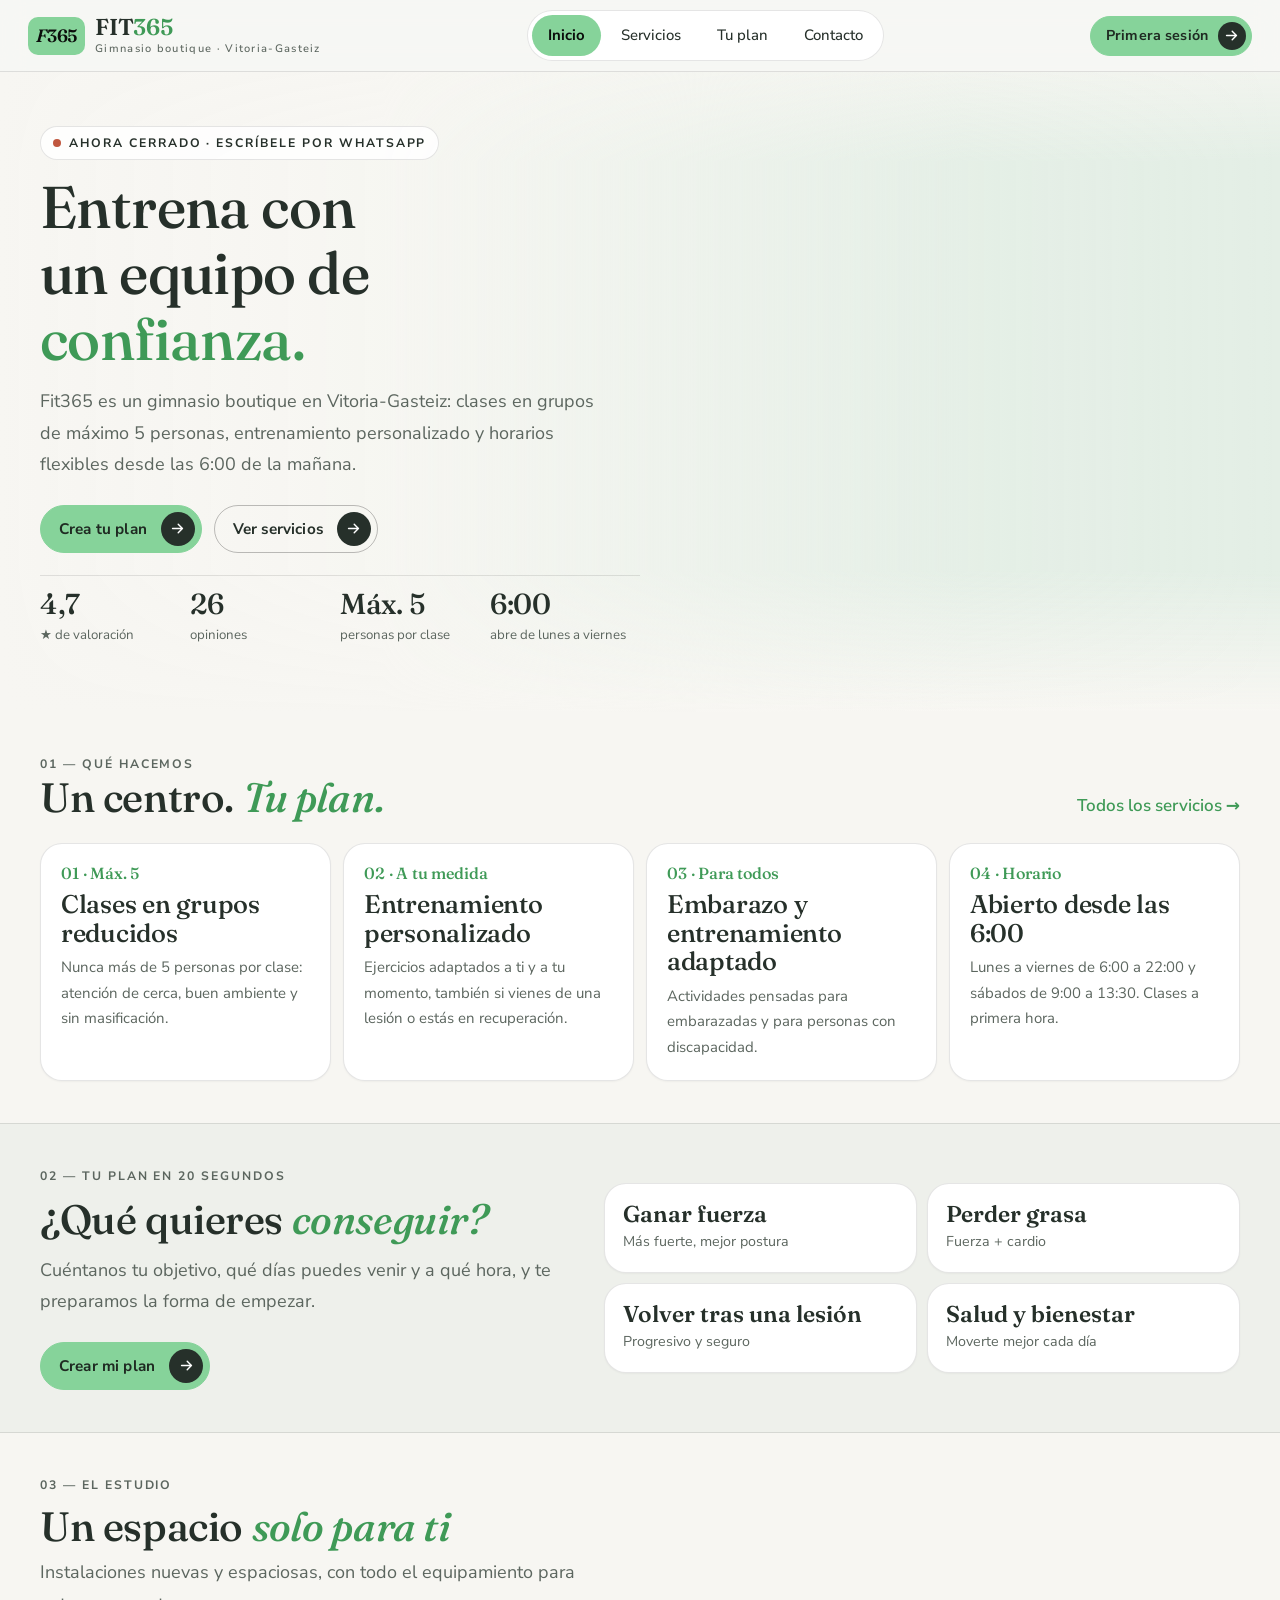
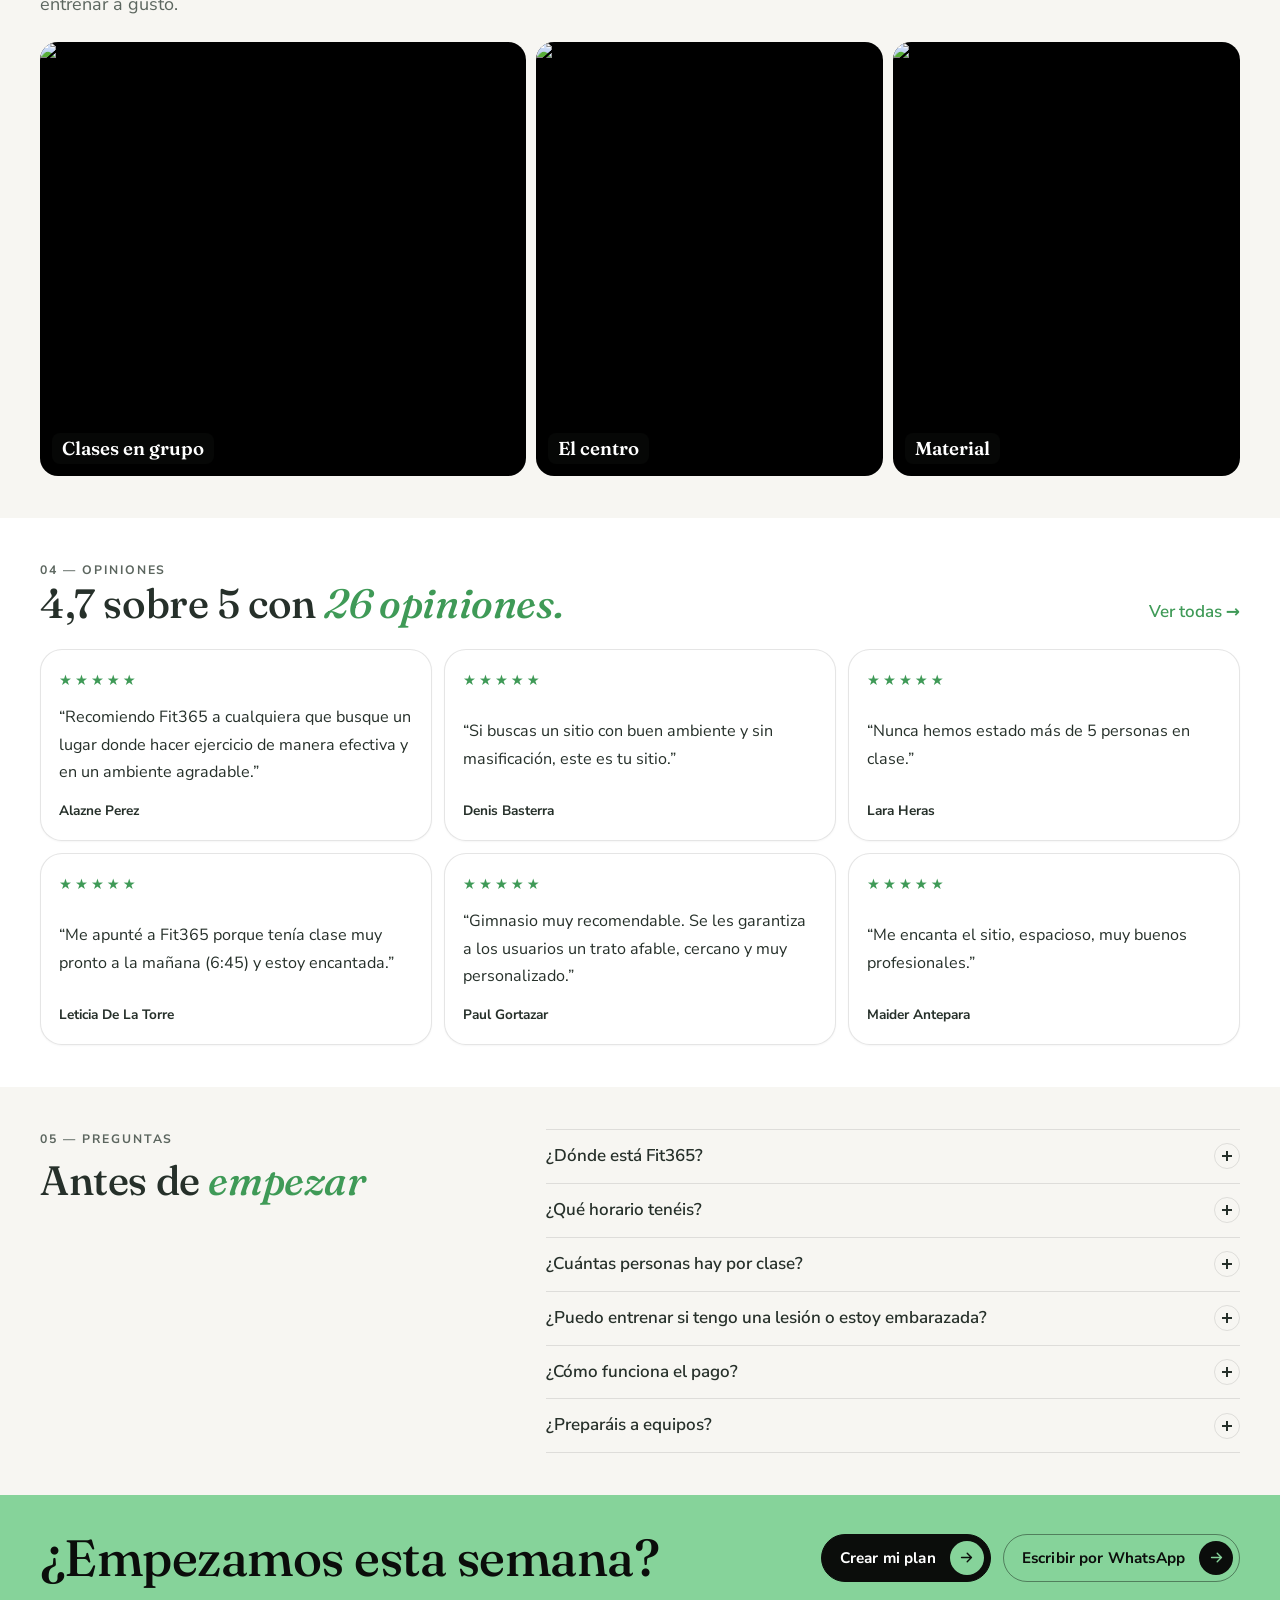
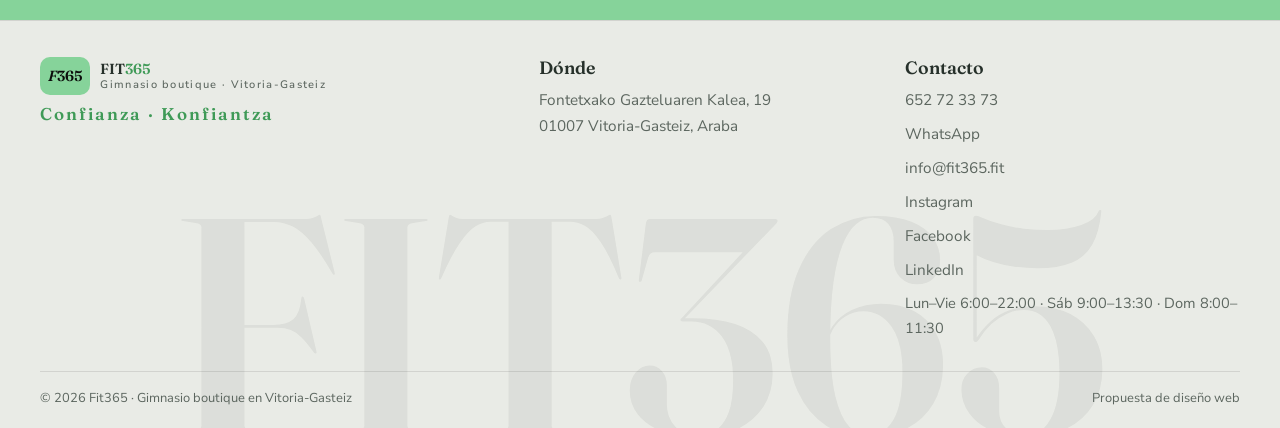
==== commit 4920db4b: "Datos de la ficha de Google: dirección 19, horario de fin de semana y valoración Co-Authored-By: Cla" ====
--- a/index.html
+++ b/index.html
@@ -1,7 +1,7 @@
-<!doctype html><html lang="es"><head><meta charset="utf-8"><meta name="viewport" content="width=device-width,initial-scale=1"><title>Fit365 · Gimnasio boutique en Vitoria-Gasteiz</title><meta name="description" content="Fit365, gimnasio boutique en Vitoria-Gasteiz: grupos reducidos de máximo 5 personas, entrenamiento personalizado y horario desde las 6:00. 5/5 con 22 opiniones."><meta name="theme-color" content="#f6f7f4">
-<meta property="og:title" content="Fit365 · Gimnasio boutique en Vitoria-Gasteiz"><meta property="og:description" content="Fit365, gimnasio boutique en Vitoria-Gasteiz: grupos reducidos de máximo 5 personas, entrenamiento personalizado y horario desde las 6:00. 5/5 con 22 opiniones."><meta property="og:image" content="https://lh3.googleusercontent.com/gps-cs-s/ANWiy9Q2U6zAyzDCEZqHmc8WQFQ8y7mQwWJT0aYT1OIR032Qg7TMF3v2zaxjo2BTF3S9zoaNhRB7Az7M8hvb9YmtrIvDWG-oca4fxeAI-YsGqB-t4oLVMfjrM0M99s0jplXrd5ArydN-Uw=w1200">
+<!doctype html><html lang="es"><head><meta charset="utf-8"><meta name="viewport" content="width=device-width,initial-scale=1"><title>Fit365 · Gimnasio boutique en Vitoria-Gasteiz</title><meta name="description" content="Fit365, gimnasio boutique en Vitoria-Gasteiz: grupos reducidos de máximo 5 personas, entrenamiento personalizado y horario desde las 6:00. 4,7 sobre 5 con 26 opiniones."><meta name="theme-color" content="#f6f7f4">
+<meta property="og:title" content="Fit365 · Gimnasio boutique en Vitoria-Gasteiz"><meta property="og:description" content="Fit365, gimnasio boutique en Vitoria-Gasteiz: grupos reducidos de máximo 5 personas, entrenamiento personalizado y horario desde las 6:00. 4,7 sobre 5 con 26 opiniones."><meta property="og:image" content="https://lh3.googleusercontent.com/gps-cs-s/ANWiy9Q2U6zAyzDCEZqHmc8WQFQ8y7mQwWJT0aYT1OIR032Qg7TMF3v2zaxjo2BTF3S9zoaNhRB7Az7M8hvb9YmtrIvDWG-oca4fxeAI-YsGqB-t4oLVMfjrM0M99s0jplXrd5ArydN-Uw=w1200">
 <link rel="icon" href="favicon.svg" type="image/svg+xml"><link rel="preconnect" href="https://fonts.googleapis.com"><link rel="preconnect" href="https://fonts.gstatic.com" crossorigin>
-<link href="https://fonts.googleapis.com/css2?family=Fraunces:ital,opsz,wght@0,9..144,400..600;1,9..144,400..600&family=Nunito+Sans:wght@400;600;700&display=swap" rel="stylesheet"><link rel="stylesheet" href="styles.css?v=1792849489"></head><body>
+<link href="https://fonts.googleapis.com/css2?family=Fraunces:ital,opsz,wght@0,9..144,400..600;1,9..144,400..600&family=Nunito+Sans:wght@400;600;700&display=swap" rel="stylesheet"><link rel="stylesheet" href="styles.css?v=1792849612"></head><body>
 <header class="top"><a class="brand" href="index.html"><span class="logo">F<i>365</i></span><span>FIT<em>365</em><small>Gimnasio boutique · Vitoria-Gasteiz</small></span></a>
 <nav class="menu"><a href="index.html" class=on>Inicio</a><a href="servicios.html">Servicios</a><a href="plan.html">Tu plan</a><a href="contacto.html">Contacto</a></nav>
 <div class="act"><a class="btn mag sm pri hcta" href="plan.html"><span class="bt">Primera sesión</span><span class="ba"><svg viewBox="0 0 24 24" aria-hidden="true"><path d="M5 12h14M13 6l6 6-6 6"/></svg></span></a><button class="burger" aria-label="Menú" aria-expanded="false"><span></span><span></span></button></div></header>
@@ -10,24 +10,24 @@
 <h1>Entrena con<br>un equipo de <span class="rot" aria-live="polite"><span class="w on">confianza.</span><span class="w">konfiantza.</span></span></h1>
 <p class="lead">Fit365 es un gimnasio boutique en Vitoria-Gasteiz: clases en grupos de máximo 5 personas, entrenamiento personalizado y horarios flexibles desde las 6:00 de la mañana.</p>
 <div class="btns"><a class="btn mag pri" href="plan.html"><span class="bt">Crea tu plan</span><span class="ba"><svg viewBox="0 0 24 24" aria-hidden="true"><path d="M5 12h14M13 6l6 6-6 6"/></svg></span></a><a class="btn mag ghost" href="servicios.html"><span class="bt">Ver servicios</span><span class="ba"><svg viewBox="0 0 24 24" aria-hidden="true"><path d="M5 12h14M13 6l6 6-6 6"/></svg></span></a></div>
-<ul class="trust"><li><b data-count="5" data-dec="1">0</b><span>★ de valoración</span></li><li><b data-count="22">0</b><span>opiniones</span></li><li><b>Máx. 5</b><span>personas por clase</span></li><li><b>6:00</b><span>abre de lunes a viernes</span></li></ul></div>
+<ul class="trust"><li><b data-count="4.7" data-dec="1">0</b><span>★ de valoración</span></li><li><b data-count="26">0</b><span>opiniones</span></li><li><b>Máx. 5</b><span>personas por clase</span></li><li><b>6:00</b><span>abre de lunes a viernes</span></li></ul></div>
 </div>
 </section>
 <section class="sec"><div class="wrap"><div class="sh row"><div><p class="kick">01 — Qué hacemos</p><h2>Un centro. <span class="hl">Tu plan.</span></h2></div><a class="lnk" href="servicios.html">Todos los servicios →</a></div>
-<div class="sgrid"><article class="scard"><span class="num">01 · Máx. 5</span><h3>Clases en grupos reducidos</h3><p>Nunca más de 5 personas por clase: atención de cerca, buen ambiente y sin masificación.</p></article><article class="scard"><span class="num">02 · A tu medida</span><h3>Entrenamiento personalizado</h3><p>Ejercicios adaptados a ti y a tu momento, también si vienes de una lesión o estás en recuperación.</p></article><article class="scard"><span class="num">03 · Para todos</span><h3>Embarazo y entrenamiento adaptado</h3><p>Actividades pensadas para embarazadas y para personas con discapacidad.</p></article><article class="scard"><span class="num">04 · Horario</span><h3>Abierto desde las 6:00</h3><p>Lunes a viernes de 6:00 a 22:00 y sábados de 9:00 a 14:00. Clases a primera hora.</p></article></div></div></section>
+<div class="sgrid"><article class="scard"><span class="num">01 · Máx. 5</span><h3>Clases en grupos reducidos</h3><p>Nunca más de 5 personas por clase: atención de cerca, buen ambiente y sin masificación.</p></article><article class="scard"><span class="num">02 · A tu medida</span><h3>Entrenamiento personalizado</h3><p>Ejercicios adaptados a ti y a tu momento, también si vienes de una lesión o estás en recuperación.</p></article><article class="scard"><span class="num">03 · Para todos</span><h3>Embarazo y entrenamiento adaptado</h3><p>Actividades pensadas para embarazadas y para personas con discapacidad.</p></article><article class="scard"><span class="num">04 · Horario</span><h3>Abierto desde las 6:00</h3><p>Lunes a viernes de 6:00 a 22:00 y sábados de 9:00 a 13:30. Clases a primera hora.</p></article></div></div></section>
 <section class="sec dark"><div class="wrap qg"><div><p class="kick">02 — Tu plan en 20 segundos</p><h2>¿Qué quieres <span class="hl">conseguir?</span></h2><p class="lead">Cuéntanos tu objetivo, qué días puedes venir y a qué hora, y te preparamos la forma de empezar.</p><div class="btns"><a class="btn mag pri" href="plan.html"><span class="bt">Crear mi plan</span><span class="ba"><svg viewBox="0 0 24 24" aria-hidden="true"><path d="M5 12h14M13 6l6 6-6 6"/></svg></span></a></div></div>
 <div class="gopts"><a class="gcard" href="plan.html?g=fuerza"><b>Ganar fuerza</b><span>Más fuerte, mejor postura</span></a><a class="gcard" href="plan.html?g=peso"><b>Perder grasa</b><span>Fuerza + cardio</span></a><a class="gcard" href="plan.html?g=lesion"><b>Volver tras una lesión</b><span>Progresivo y seguro</span></a><a class="gcard" href="plan.html?g=salud"><b>Salud y bienestar</b><span>Moverte mejor cada día</span></a></div></div></section>
 <section class="sec" id="estudio"><div class="wrap"><div class="sh"><p class="kick">03 — El estudio</p><h2>Un espacio <span class="hl">solo para ti</span></h2><p class="lead">Instalaciones nuevas y espaciosas, con todo el equipamiento para entrenar a gusto.</p></div>
 <div class="gal"><button class="g g1" data-src="https://lh3.googleusercontent.com/gps-cs-s/ANWiy9TvMrmrMoHl99IZQLdSqSvm8m2lpmWNQa1KQMaSB3iEMYKLWY04cb3_sB_s_c4FBW49YJJyDhnlmV4IzG5merJctLA4VhsXU6CG2T--TlnKHaqeDqncNYiMTQQEOut-YpoJsfzdfg=w1600"><img src="https://lh3.googleusercontent.com/gps-cs-s/ANWiy9TvMrmrMoHl99IZQLdSqSvm8m2lpmWNQa1KQMaSB3iEMYKLWY04cb3_sB_s_c4FBW49YJJyDhnlmV4IzG5merJctLA4VhsXU6CG2T--TlnKHaqeDqncNYiMTQQEOut-YpoJsfzdfg=w1200" alt="Clase en grupo reducido en Fit365" loading=lazy class=""><span>Clases en grupo</span></button><button class="g" data-src="https://lh3.googleusercontent.com/gps-cs-s/ANWiy9Q2U6zAyzDCEZqHmc8WQFQ8y7mQwWJT0aYT1OIR032Qg7TMF3v2zaxjo2BTF3S9zoaNhRB7Az7M8hvb9YmtrIvDWG-oca4fxeAI-YsGqB-t4oLVMfjrM0M99s0jplXrd5ArydN-Uw=w1600"><img src="https://lh3.googleusercontent.com/gps-cs-s/ANWiy9Q2U6zAyzDCEZqHmc8WQFQ8y7mQwWJT0aYT1OIR032Qg7TMF3v2zaxjo2BTF3S9zoaNhRB7Az7M8hvb9YmtrIvDWG-oca4fxeAI-YsGqB-t4oLVMfjrM0M99s0jplXrd5ArydN-Uw=w1200" alt="Fachada de Fit365 en Vitoria-Gasteiz" loading=lazy class=""><span>El centro</span></button><button class="g" data-src="https://lh3.googleusercontent.com/gps-cs-s/ANWiy9Q5ldQg7YvQggMqFgPpeKZKrtKKdPHNrbiOxd0WE84iBLG14gWH1Rm7HNRmMiDDiJs4iuUbeKupgzFnMeQ5kS1w3Sy3JsBWyZ-fxNEnXLWjdlBMJv8RKcc_HOQXRfYFZUmg119_nA=w1600"><img src="https://lh3.googleusercontent.com/gps-cs-s/ANWiy9Q5ldQg7YvQggMqFgPpeKZKrtKKdPHNrbiOxd0WE84iBLG14gWH1Rm7HNRmMiDDiJs4iuUbeKupgzFnMeQ5kS1w3Sy3JsBWyZ-fxNEnXLWjdlBMJv8RKcc_HOQXRfYFZUmg119_nA=w1200" alt="Material de entrenamiento de Fit365" loading=lazy class=""><span>Material</span></button></div></div></section>
-<section class="sec soft"><div class="wrap"><div class="sh row"><div><p class="kick">04 — Opiniones</p><h2>5/5 con <span class="hl">22 opiniones.</span></h2></div><a class="lnk" href="https://gimnasios.fitness/es/i/764-gimnasio-fit365/" target="_blank" rel="noopener">Ver todas →</a></div>
+<section class="sec soft"><div class="wrap"><div class="sh row"><div><p class="kick">04 — Opiniones</p><h2>4,7 sobre 5 con <span class="hl">26 opiniones.</span></h2></div><a class="lnk" href="https://gimnasios.fitness/es/i/764-gimnasio-fit365/" target="_blank" rel="noopener">Ver todas →</a></div>
 <div class="rev"><blockquote><p>“Recomiendo Fit365 a cualquiera que busque un lugar donde hacer ejercicio de manera efectiva y en un ambiente agradable.”</p><cite><b>Alazne Perez</b></cite></blockquote><blockquote><p>“Si buscas un sitio con buen ambiente y sin masificación, este es tu sitio.”</p><cite><b>Denis Basterra</b></cite></blockquote><blockquote><p>“Nunca hemos estado más de 5 personas en clase.”</p><cite><b>Lara Heras</b></cite></blockquote><blockquote><p>“Me apunté a Fit365 porque tenía clase muy pronto a la mañana (6:45) y estoy encantada.”</p><cite><b>Leticia De La Torre</b></cite></blockquote><blockquote><p>“Gimnasio muy recomendable. Se les garantiza a los usuarios un trato afable, cercano y muy personalizado.”</p><cite><b>Paul Gortazar</b></cite></blockquote><blockquote><p>“Me encanta el sitio, espacioso, muy buenos profesionales.”</p><cite><b>Maider Antepara</b></cite></blockquote></div></div></section>
 <section class="sec"><div class="wrap fq"><div class="sh"><p class="kick">05 — Preguntas</p><h2>Antes de <span class="hl">empezar</span></h2></div><div class="faq">
-<details><summary>¿Dónde está Fit365?<span class="pm"></span></summary><p>En Fontetxako Gazteluaren Kalea, 17, 01007 Vitoria-Gasteiz, Araba.</p></details><details><summary>¿Qué horario tenéis?<span class="pm"></span></summary><p>De lunes a viernes de 6:00 a 22:00 y los sábados de 9:00 a 14:00. Domingo cerrado.</p></details><details><summary>¿Cuántas personas hay por clase?<span class="pm"></span></summary><p>Los grupos son reducidos, de máximo 5 personas, para que cada uno tenga la atención que necesita.</p></details><details><summary>¿Puedo entrenar si tengo una lesión o estoy embarazada?<span class="pm"></span></summary><p>Sí. Los ejercicios se adaptan a tu situación, y hay actividades para embarazadas y personas con discapacidad.</p></details><details><summary>¿Cómo funciona el pago?<span class="pm"></span></summary><p>Puedes hacerte socio o usar bonos de entrenamiento y gestionarlos libremente según tu horario.</p></details><details><summary>¿Preparáis a equipos?<span class="pm"></span></summary><p>Sí, hacemos preparación física de pretemporada para equipos, con precios especiales para grupos cerrados.</p></details></div></div></section>
+<details><summary>¿Dónde está Fit365?<span class="pm"></span></summary><p>En Fontetxako Gazteluaren Kalea, 19, 01007 Vitoria-Gasteiz, Araba.</p></details><details><summary>¿Qué horario tenéis?<span class="pm"></span></summary><p>De lunes a viernes de 6:00 a 22:00, los sábados de 9:00 a 13:30 y los domingos de 8:00 a 11:30.</p></details><details><summary>¿Cuántas personas hay por clase?<span class="pm"></span></summary><p>Los grupos son reducidos, de máximo 5 personas, para que cada uno tenga la atención que necesita.</p></details><details><summary>¿Puedo entrenar si tengo una lesión o estoy embarazada?<span class="pm"></span></summary><p>Sí. Los ejercicios se adaptan a tu situación, y hay actividades para embarazadas y personas con discapacidad.</p></details><details><summary>¿Cómo funciona el pago?<span class="pm"></span></summary><p>Puedes hacerte socio o usar bonos de entrenamiento y gestionarlos libremente según tu horario.</p></details><details><summary>¿Preparáis a equipos?<span class="pm"></span></summary><p>Sí, hacemos preparación física de pretemporada para equipos, con precios especiales para grupos cerrados.</p></details></div></div></section>
 <section class="cta"><div class="wrap ci"><h2>¿Empezamos esta semana?</h2><div class="btns"><a class="btn mag pri" href="plan.html"><span class="bt">Crear mi plan</span><span class="ba"><svg viewBox="0 0 24 24" aria-hidden="true"><path d="M5 12h14M13 6l6 6-6 6"/></svg></span></a><a class="btn mag ghost light" href="https://wa.me/34652723373?text=Hola%2C%20me%20gustar%C3%ADa%20empezar%20a%20entrenar%20en%20Fit365" target=_blank rel=noopener><span class="bt">Escribir por WhatsApp</span><span class="ba"><svg viewBox="0 0 24 24" aria-hidden="true"><path d="M5 12h14M13 6l6 6-6 6"/></svg></span></a></div></div></section></main>
 <footer><div class="wrap fg"><div><a class="brand" href="index.html"><span class="logo">F<i>365</i></span><span>FIT<em>365</em><small>Gimnasio boutique · Vitoria-Gasteiz</small></span></a><p class="motto">Confianza · Konfiantza</p></div>
-<div><b>Dónde</b><a href="https://www.google.com/maps/search/?api=1&query=Fit365%20Fontetxako%20Gazteluaren%20Kalea%2017%20Vitoria-Gasteiz" target="_blank" rel="noopener">Fontetxako Gazteluaren Kalea, 17<br>01007 Vitoria-Gasteiz, Araba</a></div>
-<div><b>Contacto</b><a href="tel:+34652723373">652 72 33 73</a><a href="https://wa.me/34652723373?text=Hola%2C%20me%20gustar%C3%ADa%20empezar%20a%20entrenar%20en%20Fit365" target="_blank" rel="noopener">WhatsApp</a><a href="mailto:info@fit365.fit">info@fit365.fit</a><a href="https://www.instagram.com/ikerlarrimbe_pt/" target="_blank" rel="noopener">Instagram</a><a href="https://www.facebook.com/share/1EdTz6ERNZ/" target="_blank" rel="noopener">Facebook</a><a href="https://es.linkedin.com/in/ikerlarrimbe" target="_blank" rel="noopener">LinkedIn</a><span>Lun–Vie 6:00–22:00 · Sáb 9:00–14:00</span></div></div>
+<div><b>Dónde</b><a href="https://www.google.com/maps/search/?api=1&query=Fit365%20Fontetxako%20Gazteluaren%20Kalea%2019%20Vitoria-Gasteiz" target="_blank" rel="noopener">Fontetxako Gazteluaren Kalea, 19<br>01007 Vitoria-Gasteiz, Araba</a></div>
+<div><b>Contacto</b><a href="tel:+34652723373">652 72 33 73</a><a href="https://wa.me/34652723373?text=Hola%2C%20me%20gustar%C3%ADa%20empezar%20a%20entrenar%20en%20Fit365" target="_blank" rel="noopener">WhatsApp</a><a href="mailto:info@fit365.fit">info@fit365.fit</a><a href="https://www.instagram.com/ikerlarrimbe_pt/" target="_blank" rel="noopener">Instagram</a><a href="https://www.facebook.com/share/1EdTz6ERNZ/" target="_blank" rel="noopener">Facebook</a><a href="https://es.linkedin.com/in/ikerlarrimbe" target="_blank" rel="noopener">LinkedIn</a><span>Lun–Vie 6:00–22:00 · Sáb 9:00–13:30 · Dom 8:00–11:30</span></div></div>
 <div class="wrap legal"><span>© 2026 Fit365 · Gimnasio boutique en Vitoria-Gasteiz</span><span>Propuesta de diseño web</span></div></footer>
 
 <div class="lb" hidden><button class="lbx" aria-label="Cerrar">✕</button><img alt=""></div>
-<script src="script.js?v=1792849489"></script></body></html>+<script src="script.js?v=1792849612"></script></body></html>
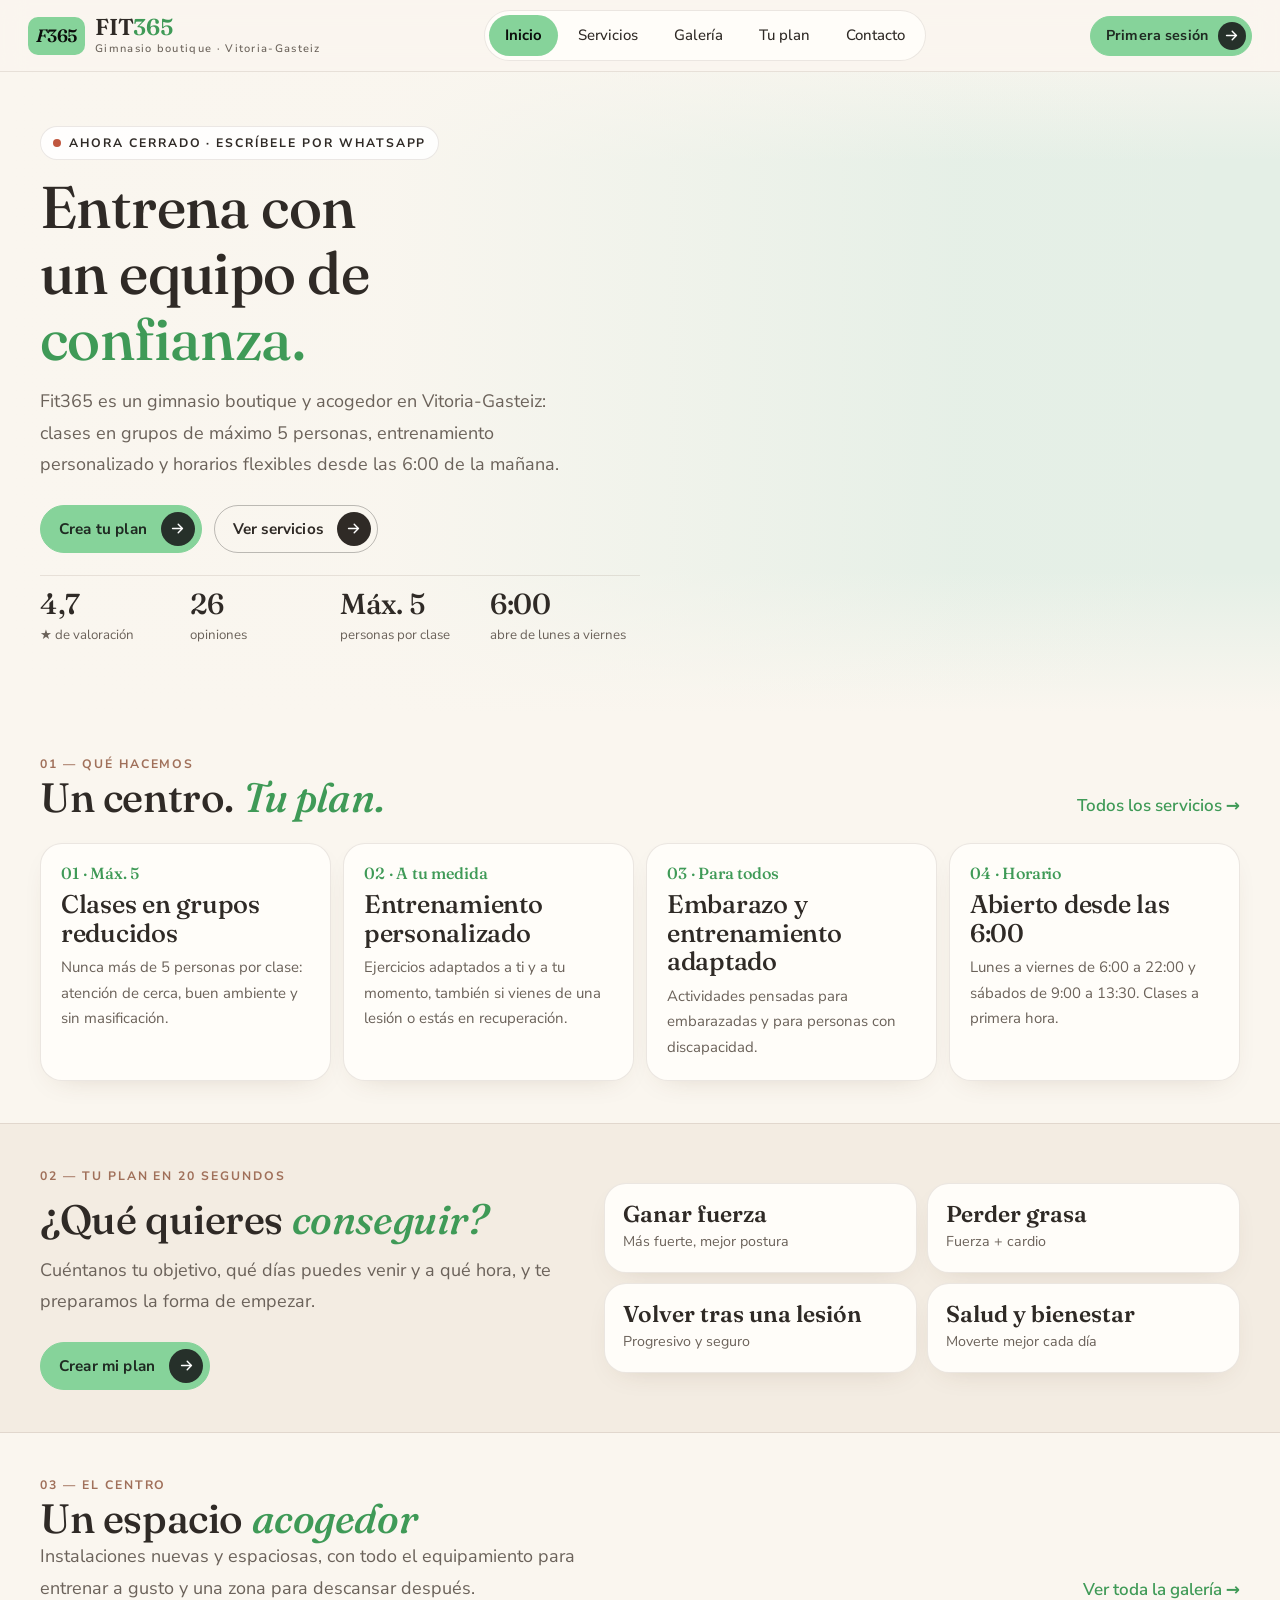
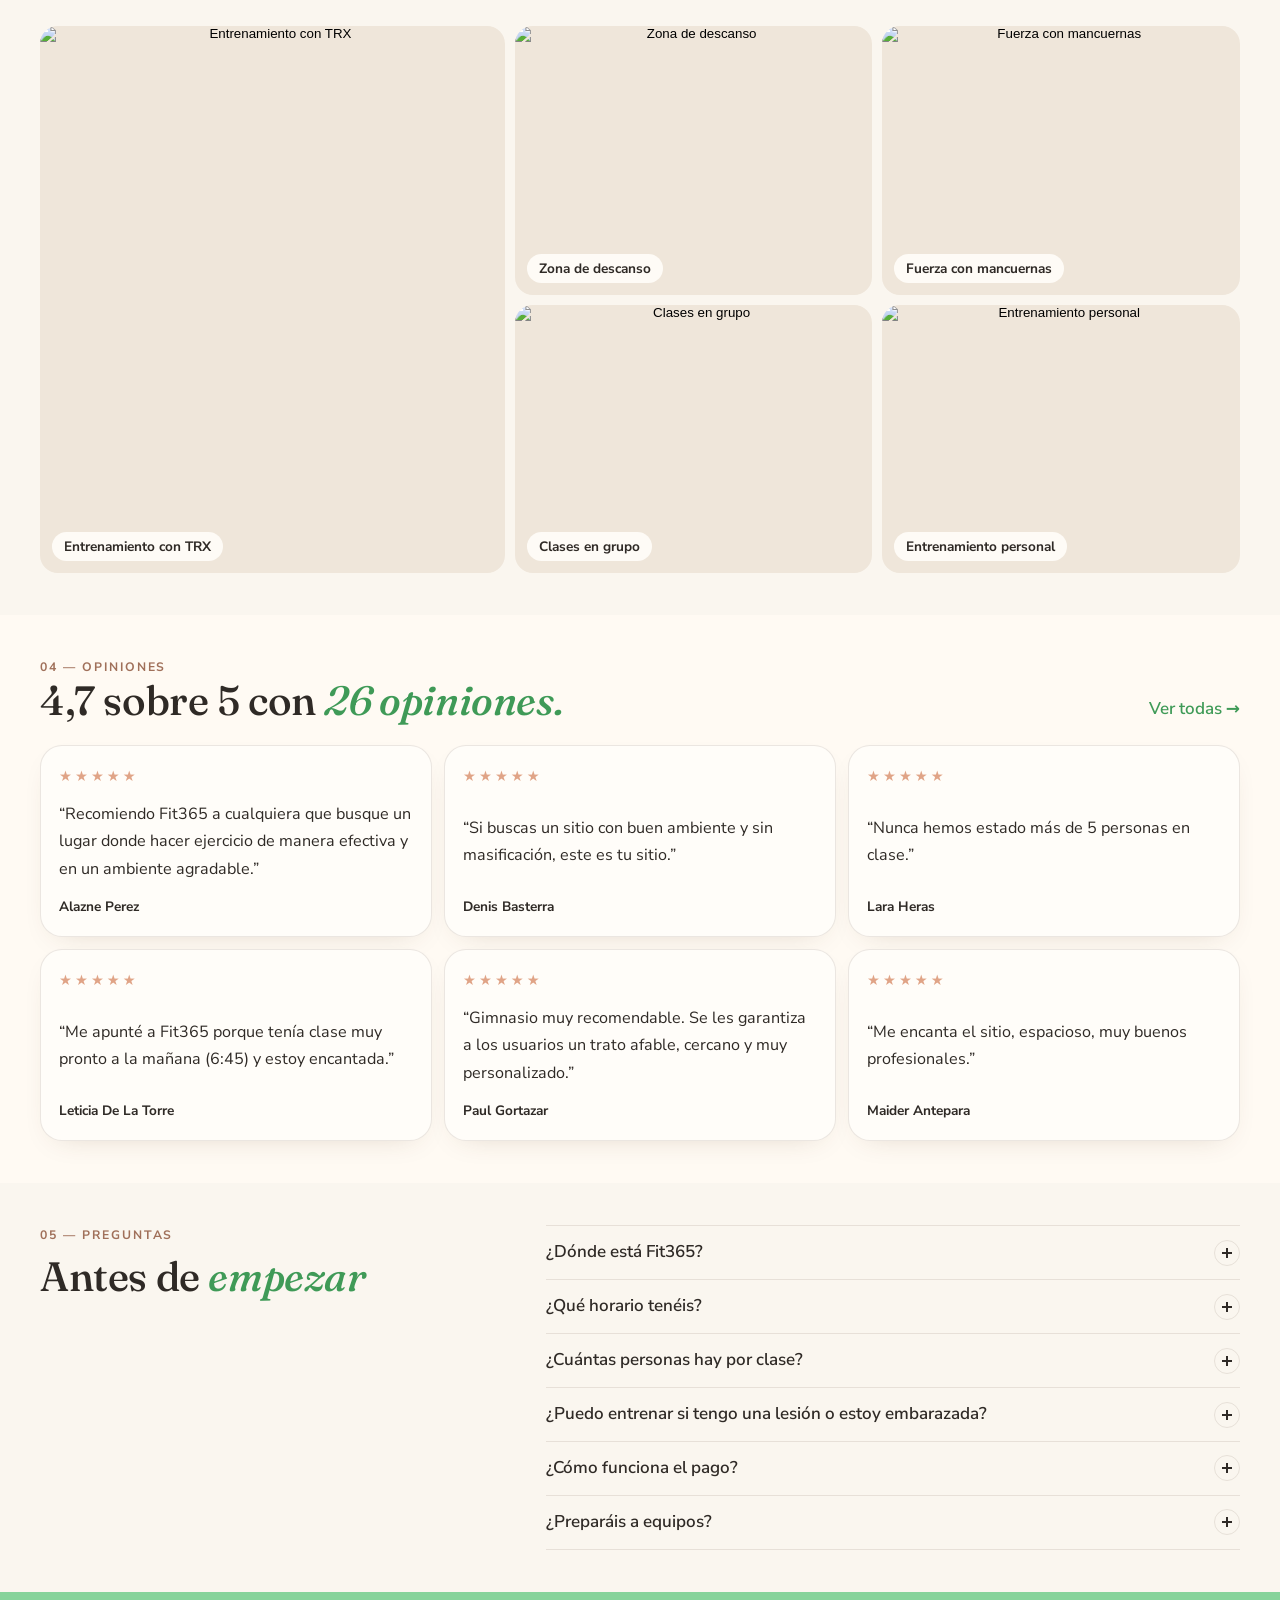
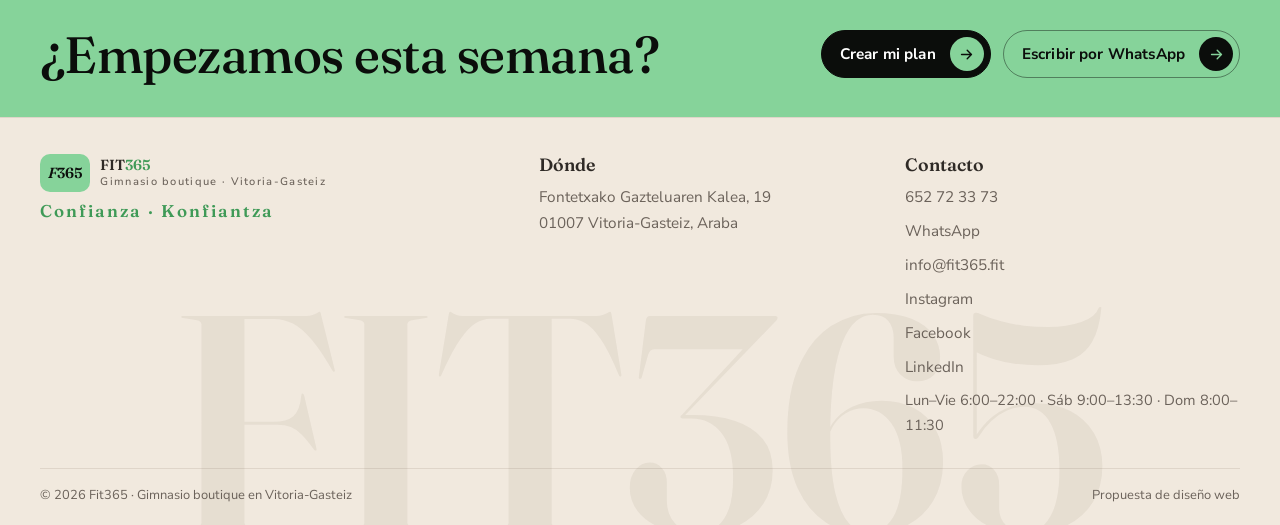
==== commit 11ad3434: "Galería de fotos, fotos con mujeres y tonos cálidos más acogedores Co-Authored-By: Claude Opus 5.5 <" ====
--- a/index.html
+++ b/index.html
@@ -1,14 +1,14 @@
 <!doctype html><html lang="es"><head><meta charset="utf-8"><meta name="viewport" content="width=device-width,initial-scale=1"><title>Fit365 · Gimnasio boutique en Vitoria-Gasteiz</title><meta name="description" content="Fit365, gimnasio boutique en Vitoria-Gasteiz: grupos reducidos de máximo 5 personas, entrenamiento personalizado y horario desde las 6:00. 4,7 sobre 5 con 26 opiniones."><meta name="theme-color" content="#f6f7f4">
 <meta property="og:title" content="Fit365 · Gimnasio boutique en Vitoria-Gasteiz"><meta property="og:description" content="Fit365, gimnasio boutique en Vitoria-Gasteiz: grupos reducidos de máximo 5 personas, entrenamiento personalizado y horario desde las 6:00. 4,7 sobre 5 con 26 opiniones."><meta property="og:image" content="https://lh3.googleusercontent.com/gps-cs-s/ANWiy9Q2U6zAyzDCEZqHmc8WQFQ8y7mQwWJT0aYT1OIR032Qg7TMF3v2zaxjo2BTF3S9zoaNhRB7Az7M8hvb9YmtrIvDWG-oca4fxeAI-YsGqB-t4oLVMfjrM0M99s0jplXrd5ArydN-Uw=w1200">
 <link rel="icon" href="favicon.svg" type="image/svg+xml"><link rel="preconnect" href="https://fonts.googleapis.com"><link rel="preconnect" href="https://fonts.gstatic.com" crossorigin>
-<link href="https://fonts.googleapis.com/css2?family=Fraunces:ital,opsz,wght@0,9..144,400..600;1,9..144,400..600&family=Nunito+Sans:wght@400;600;700&display=swap" rel="stylesheet"><link rel="stylesheet" href="styles.css?v=1792849612"></head><body>
+<link href="https://fonts.googleapis.com/css2?family=Fraunces:ital,opsz,wght@0,9..144,400..600;1,9..144,400..600&family=Nunito+Sans:wght@400;600;700&display=swap" rel="stylesheet"><link rel="stylesheet" href="styles.css?v=1792850079"></head><body>
 <header class="top"><a class="brand" href="index.html"><span class="logo">F<i>365</i></span><span>FIT<em>365</em><small>Gimnasio boutique · Vitoria-Gasteiz</small></span></a>
-<nav class="menu"><a href="index.html" class=on>Inicio</a><a href="servicios.html">Servicios</a><a href="plan.html">Tu plan</a><a href="contacto.html">Contacto</a></nav>
+<nav class="menu"><a href="index.html" class=on>Inicio</a><a href="servicios.html">Servicios</a><a href="galeria.html">Galería</a><a href="plan.html">Tu plan</a><a href="contacto.html">Contacto</a></nav>
 <div class="act"><a class="btn mag sm pri hcta" href="plan.html"><span class="bt">Primera sesión</span><span class="ba"><svg viewBox="0 0 24 24" aria-hidden="true"><path d="M5 12h14M13 6l6 6-6 6"/></svg></span></a><button class="burger" aria-label="Menú" aria-expanded="false"><span></span><span></span></button></div></header>
-<main><section class="hero hbgv"><div class="hbg" aria-hidden="true"><img class="hbgimg" src="https://lh3.googleusercontent.com/gps-cs-s/ANWiy9TvMrmrMoHl99IZQLdSqSvm8m2lpmWNQa1KQMaSB3iEMYKLWY04cb3_sB_s_c4FBW49YJJyDhnlmV4IzG5merJctLA4VhsXU6CG2T--TlnKHaqeDqncNYiMTQQEOut-YpoJsfzdfg=w900" alt=""><iframe data-src="https://www.youtube-nocookie.com/embed/sGuBd-SCeRc?autoplay=1&amp;mute=1&amp;loop=1&amp;playlist=sGuBd-SCeRc&amp;playsinline=1&amp;rel=0&amp;controls=0&amp;disablekb=1&amp;fs=0&amp;iv_load_policy=3&amp;modestbranding=1&amp;showinfo=0" title="Vídeo de presentación de Fit365" allow="autoplay; encrypted-media; picture-in-picture; fullscreen" tabindex="-1" aria-hidden="true"></iframe></div><div class="wrap hg"><div class="ht">
+<main><section class="hero hbgv"><div class="hbg" aria-hidden="true"><img class="hbgimg" src="https://lh3.googleusercontent.com/gps-cs-s/ANWiy9RhRIKIdyYw4A4DHxBOk3y-GvJwdawEDAikA6W7fwzcrJRDFVeKybJMIKXf7LMca1xOISCHeIe2GN1HPwaTRq3KKcCIR2yFme-Z1U_tR3TybX5uV0r8o0CpDvCLj34FONS8N9_fbA=w900" alt=""><iframe data-src="https://www.youtube-nocookie.com/embed/sGuBd-SCeRc?autoplay=1&amp;mute=1&amp;loop=1&amp;playlist=sGuBd-SCeRc&amp;playsinline=1&amp;rel=0&amp;controls=0&amp;disablekb=1&amp;fs=0&amp;iv_load_policy=3&amp;modestbranding=1&amp;showinfo=0" title="Vídeo de presentación de Fit365" allow="autoplay; encrypted-media; picture-in-picture; fullscreen" tabindex="-1" aria-hidden="true"></iframe></div><div class="wrap hg"><div class="ht">
 <p class="kick"><span class="live" id="live"></span></p>
 <h1>Entrena con<br>un equipo de <span class="rot" aria-live="polite"><span class="w on">confianza.</span><span class="w">konfiantza.</span></span></h1>
-<p class="lead">Fit365 es un gimnasio boutique en Vitoria-Gasteiz: clases en grupos de máximo 5 personas, entrenamiento personalizado y horarios flexibles desde las 6:00 de la mañana.</p>
+<p class="lead">Fit365 es un gimnasio boutique y acogedor en Vitoria-Gasteiz: clases en grupos de máximo 5 personas, entrenamiento personalizado y horarios flexibles desde las 6:00 de la mañana.</p>
 <div class="btns"><a class="btn mag pri" href="plan.html"><span class="bt">Crea tu plan</span><span class="ba"><svg viewBox="0 0 24 24" aria-hidden="true"><path d="M5 12h14M13 6l6 6-6 6"/></svg></span></a><a class="btn mag ghost" href="servicios.html"><span class="bt">Ver servicios</span><span class="ba"><svg viewBox="0 0 24 24" aria-hidden="true"><path d="M5 12h14M13 6l6 6-6 6"/></svg></span></a></div>
 <ul class="trust"><li><b data-count="4.7" data-dec="1">0</b><span>★ de valoración</span></li><li><b data-count="26">0</b><span>opiniones</span></li><li><b>Máx. 5</b><span>personas por clase</span></li><li><b>6:00</b><span>abre de lunes a viernes</span></li></ul></div>
 </div>
@@ -17,8 +17,8 @@
 <div class="sgrid"><article class="scard"><span class="num">01 · Máx. 5</span><h3>Clases en grupos reducidos</h3><p>Nunca más de 5 personas por clase: atención de cerca, buen ambiente y sin masificación.</p></article><article class="scard"><span class="num">02 · A tu medida</span><h3>Entrenamiento personalizado</h3><p>Ejercicios adaptados a ti y a tu momento, también si vienes de una lesión o estás en recuperación.</p></article><article class="scard"><span class="num">03 · Para todos</span><h3>Embarazo y entrenamiento adaptado</h3><p>Actividades pensadas para embarazadas y para personas con discapacidad.</p></article><article class="scard"><span class="num">04 · Horario</span><h3>Abierto desde las 6:00</h3><p>Lunes a viernes de 6:00 a 22:00 y sábados de 9:00 a 13:30. Clases a primera hora.</p></article></div></div></section>
 <section class="sec dark"><div class="wrap qg"><div><p class="kick">02 — Tu plan en 20 segundos</p><h2>¿Qué quieres <span class="hl">conseguir?</span></h2><p class="lead">Cuéntanos tu objetivo, qué días puedes venir y a qué hora, y te preparamos la forma de empezar.</p><div class="btns"><a class="btn mag pri" href="plan.html"><span class="bt">Crear mi plan</span><span class="ba"><svg viewBox="0 0 24 24" aria-hidden="true"><path d="M5 12h14M13 6l6 6-6 6"/></svg></span></a></div></div>
 <div class="gopts"><a class="gcard" href="plan.html?g=fuerza"><b>Ganar fuerza</b><span>Más fuerte, mejor postura</span></a><a class="gcard" href="plan.html?g=peso"><b>Perder grasa</b><span>Fuerza + cardio</span></a><a class="gcard" href="plan.html?g=lesion"><b>Volver tras una lesión</b><span>Progresivo y seguro</span></a><a class="gcard" href="plan.html?g=salud"><b>Salud y bienestar</b><span>Moverte mejor cada día</span></a></div></div></section>
-<section class="sec" id="estudio"><div class="wrap"><div class="sh"><p class="kick">03 — El estudio</p><h2>Un espacio <span class="hl">solo para ti</span></h2><p class="lead">Instalaciones nuevas y espaciosas, con todo el equipamiento para entrenar a gusto.</p></div>
-<div class="gal"><button class="g g1" data-src="https://lh3.googleusercontent.com/gps-cs-s/ANWiy9TvMrmrMoHl99IZQLdSqSvm8m2lpmWNQa1KQMaSB3iEMYKLWY04cb3_sB_s_c4FBW49YJJyDhnlmV4IzG5merJctLA4VhsXU6CG2T--TlnKHaqeDqncNYiMTQQEOut-YpoJsfzdfg=w1600"><img src="https://lh3.googleusercontent.com/gps-cs-s/ANWiy9TvMrmrMoHl99IZQLdSqSvm8m2lpmWNQa1KQMaSB3iEMYKLWY04cb3_sB_s_c4FBW49YJJyDhnlmV4IzG5merJctLA4VhsXU6CG2T--TlnKHaqeDqncNYiMTQQEOut-YpoJsfzdfg=w1200" alt="Clase en grupo reducido en Fit365" loading=lazy class=""><span>Clases en grupo</span></button><button class="g" data-src="https://lh3.googleusercontent.com/gps-cs-s/ANWiy9Q2U6zAyzDCEZqHmc8WQFQ8y7mQwWJT0aYT1OIR032Qg7TMF3v2zaxjo2BTF3S9zoaNhRB7Az7M8hvb9YmtrIvDWG-oca4fxeAI-YsGqB-t4oLVMfjrM0M99s0jplXrd5ArydN-Uw=w1600"><img src="https://lh3.googleusercontent.com/gps-cs-s/ANWiy9Q2U6zAyzDCEZqHmc8WQFQ8y7mQwWJT0aYT1OIR032Qg7TMF3v2zaxjo2BTF3S9zoaNhRB7Az7M8hvb9YmtrIvDWG-oca4fxeAI-YsGqB-t4oLVMfjrM0M99s0jplXrd5ArydN-Uw=w1200" alt="Fachada de Fit365 en Vitoria-Gasteiz" loading=lazy class=""><span>El centro</span></button><button class="g" data-src="https://lh3.googleusercontent.com/gps-cs-s/ANWiy9Q5ldQg7YvQggMqFgPpeKZKrtKKdPHNrbiOxd0WE84iBLG14gWH1Rm7HNRmMiDDiJs4iuUbeKupgzFnMeQ5kS1w3Sy3JsBWyZ-fxNEnXLWjdlBMJv8RKcc_HOQXRfYFZUmg119_nA=w1600"><img src="https://lh3.googleusercontent.com/gps-cs-s/ANWiy9Q5ldQg7YvQggMqFgPpeKZKrtKKdPHNrbiOxd0WE84iBLG14gWH1Rm7HNRmMiDDiJs4iuUbeKupgzFnMeQ5kS1w3Sy3JsBWyZ-fxNEnXLWjdlBMJv8RKcc_HOQXRfYFZUmg119_nA=w1200" alt="Material de entrenamiento de Fit365" loading=lazy class=""><span>Material</span></button></div></div></section>
+<section class="sec" id="estudio"><div class="wrap"><div class="sh row"><div><p class="kick">03 — El centro</p><h2>Un espacio <span class="hl">acogedor</span></h2><p class="lead">Instalaciones nuevas y espaciosas, con todo el equipamiento para entrenar a gusto y una zona para descansar después.</p></div><a class="lnk" href="galeria.html">Ver toda la galería →</a></div>
+<div class="gal gal4"><button class="g g1" data-src="https://lh3.googleusercontent.com/gps-cs-s/ANWiy9RhRIKIdyYw4A4DHxBOk3y-GvJwdawEDAikA6W7fwzcrJRDFVeKybJMIKXf7LMca1xOISCHeIe2GN1HPwaTRq3KKcCIR2yFme-Z1U_tR3TybX5uV0r8o0CpDvCLj34FONS8N9_fbA=w1600" data-cap="Entrenamiento con TRX"><img src="https://lh3.googleusercontent.com/gps-cs-s/ANWiy9RhRIKIdyYw4A4DHxBOk3y-GvJwdawEDAikA6W7fwzcrJRDFVeKybJMIKXf7LMca1xOISCHeIe2GN1HPwaTRq3KKcCIR2yFme-Z1U_tR3TybX5uV0r8o0CpDvCLj34FONS8N9_fbA=w1200" alt="Entrenamiento con TRX" loading=lazy class=""><span>Entrenamiento con TRX</span></button><button class="g" data-src="https://lh3.googleusercontent.com/gps-cs-s/ANWiy9RTRf0rU6TKvxTluGpF0YKzlEruHi9KZer41lwKWyoTlLqn2_W2SrFP6BlHVTM404QbZzH1CfaPT8_uOhah0OTSWxIJv9WJzgpiCdc0Sycoe5FosdtXEYL_vpEetZLnDD-cBNh9=w1600" data-cap="Zona de descanso"><img src="https://lh3.googleusercontent.com/gps-cs-s/ANWiy9RTRf0rU6TKvxTluGpF0YKzlEruHi9KZer41lwKWyoTlLqn2_W2SrFP6BlHVTM404QbZzH1CfaPT8_uOhah0OTSWxIJv9WJzgpiCdc0Sycoe5FosdtXEYL_vpEetZLnDD-cBNh9=w1200" alt="Zona de descanso" loading=lazy class=""><span>Zona de descanso</span></button><button class="g" data-src="https://lh3.googleusercontent.com/gps-cs-s/ANWiy9R1zMpNQ05o-Ajp0Ttx69CL6myiBOwvy3oFzdiGP9C7nuyQxsqXlhlCuQKIBYFkgljXnOpTLynAyrLOrk9pOn8q6LAerYgwxq90mrCw0gZa1cyhDtfYWjU6LnS3Xlsg_ypPJg9y=w1600" data-cap="Fuerza con mancuernas"><img src="https://lh3.googleusercontent.com/gps-cs-s/ANWiy9R1zMpNQ05o-Ajp0Ttx69CL6myiBOwvy3oFzdiGP9C7nuyQxsqXlhlCuQKIBYFkgljXnOpTLynAyrLOrk9pOn8q6LAerYgwxq90mrCw0gZa1cyhDtfYWjU6LnS3Xlsg_ypPJg9y=w1200" alt="Fuerza con mancuernas" loading=lazy class=""><span>Fuerza con mancuernas</span></button><button class="g" data-src="https://lh3.googleusercontent.com/gps-cs-s/ANWiy9TvMrmrMoHl99IZQLdSqSvm8m2lpmWNQa1KQMaSB3iEMYKLWY04cb3_sB_s_c4FBW49YJJyDhnlmV4IzG5merJctLA4VhsXU6CG2T--TlnKHaqeDqncNYiMTQQEOut-YpoJsfzdfg=w1600" data-cap="Clases en grupo"><img src="https://lh3.googleusercontent.com/gps-cs-s/ANWiy9TvMrmrMoHl99IZQLdSqSvm8m2lpmWNQa1KQMaSB3iEMYKLWY04cb3_sB_s_c4FBW49YJJyDhnlmV4IzG5merJctLA4VhsXU6CG2T--TlnKHaqeDqncNYiMTQQEOut-YpoJsfzdfg=w1200" alt="Clases en grupo" loading=lazy class=""><span>Clases en grupo</span></button><button class="g" data-src="https://lh3.googleusercontent.com/gps-cs-s/ANWiy9SJj7G1hajGHlQohkpSKWV4kWM1UMC3R-sMEishWMqKxBKNxHfyA-OvwnbeypTlI2yrGbq43FlbkxYYSMyqsz30F6lyy3uwsfc0041bX6Mrc_JwZvma_OvWRrGBERaS96hRWstJ=w1600" data-cap="Entrenamiento personal"><img src="https://lh3.googleusercontent.com/gps-cs-s/ANWiy9SJj7G1hajGHlQohkpSKWV4kWM1UMC3R-sMEishWMqKxBKNxHfyA-OvwnbeypTlI2yrGbq43FlbkxYYSMyqsz30F6lyy3uwsfc0041bX6Mrc_JwZvma_OvWRrGBERaS96hRWstJ=w1200" alt="Entrenamiento personal" loading=lazy class=""><span>Entrenamiento personal</span></button></div></div></section>
 <section class="sec soft"><div class="wrap"><div class="sh row"><div><p class="kick">04 — Opiniones</p><h2>4,7 sobre 5 con <span class="hl">26 opiniones.</span></h2></div><a class="lnk" href="https://gimnasios.fitness/es/i/764-gimnasio-fit365/" target="_blank" rel="noopener">Ver todas →</a></div>
 <div class="rev"><blockquote><p>“Recomiendo Fit365 a cualquiera que busque un lugar donde hacer ejercicio de manera efectiva y en un ambiente agradable.”</p><cite><b>Alazne Perez</b></cite></blockquote><blockquote><p>“Si buscas un sitio con buen ambiente y sin masificación, este es tu sitio.”</p><cite><b>Denis Basterra</b></cite></blockquote><blockquote><p>“Nunca hemos estado más de 5 personas en clase.”</p><cite><b>Lara Heras</b></cite></blockquote><blockquote><p>“Me apunté a Fit365 porque tenía clase muy pronto a la mañana (6:45) y estoy encantada.”</p><cite><b>Leticia De La Torre</b></cite></blockquote><blockquote><p>“Gimnasio muy recomendable. Se les garantiza a los usuarios un trato afable, cercano y muy personalizado.”</p><cite><b>Paul Gortazar</b></cite></blockquote><blockquote><p>“Me encanta el sitio, espacioso, muy buenos profesionales.”</p><cite><b>Maider Antepara</b></cite></blockquote></div></div></section>
 <section class="sec"><div class="wrap fq"><div class="sh"><p class="kick">05 — Preguntas</p><h2>Antes de <span class="hl">empezar</span></h2></div><div class="faq">
@@ -30,4 +30,4 @@
 <div class="wrap legal"><span>© 2026 Fit365 · Gimnasio boutique en Vitoria-Gasteiz</span><span>Propuesta de diseño web</span></div></footer>
 
 <div class="lb" hidden><button class="lbx" aria-label="Cerrar">✕</button><img alt=""></div>
-<script src="script.js?v=1792849612"></script></body></html>+<script src="script.js?v=1792850079"></script></body></html>
--- a/styles.css
+++ b/styles.css
@@ -207,3 +207,27 @@
 @media(max-width:600px){.hbgv{display:block;min-height:0;padding:0 0 30px}.hbg{bottom:auto;height:64vw}.hbg:after{background:linear-gradient(0deg,rgba(247,246,242,1) 0%,rgba(247,246,242,0) 45%),linear-gradient(180deg,rgba(247,246,242,.5) 0%,rgba(247,246,242,0) 20%)}.hbgv .hg{padding-top:50vw;width:calc(100% - 40px)}}
 .hbgimg{display:none;position:absolute;inset:0;width:100%;height:100%;object-fit:cover}
 @media(max-width:600px){.hbgimg{display:block}.hbg iframe{display:none}}
+/* ---- acogedor: tonos cálidos ---- */
+:root{--bg:#faf6ef;--bg2:#f3ece2;--card:#fffdf9;--ink:#2f2a26;--mut:#6b625a;--line:rgba(90,70,50,.12);--rose:#f3ddd0}
+body{background:var(--bg)}.top{background:rgba(250,246,239,.9)}.menu{background:#fffdf9}
+.sec.soft{background:#fffaf3}.sec.dark{background:var(--bg2)}footer{background:#f1e9de}footer:after{color:rgba(90,70,50,.07)}
+.hbg:after{background:linear-gradient(90deg,rgba(250,246,239,1) 0%,rgba(250,246,239,.96) 30%,rgba(250,246,239,.55) 52%,rgba(250,246,239,.08) 75%,rgba(250,246,239,0) 100%),linear-gradient(0deg,rgba(250,246,239,1) 0%,rgba(250,246,239,0) 22%),linear-gradient(180deg,rgba(250,246,239,.7) 0%,rgba(250,246,239,0) 14%)}
+@media(max-width:1020px){.hbg:after{background:linear-gradient(90deg,rgba(250,246,239,.97) 0%,rgba(250,246,239,.8) 55%,rgba(250,246,239,.35) 100%),linear-gradient(0deg,rgba(250,246,239,1) 0%,rgba(250,246,239,0) 25%)}}
+@media(max-width:600px){.hbg:after{background:linear-gradient(0deg,rgba(250,246,239,1) 0%,rgba(250,246,239,0) 45%),linear-gradient(180deg,rgba(250,246,239,.5) 0%,rgba(250,246,239,0) 20%)}}
+.scard,blockquote,.gcard,.pcat,.drow,.cc,.soc,.mapbox,.calc{box-shadow:0 10px 30px -18px rgba(90,60,30,.25)}
+blockquote{background:#fffdf9}blockquote:before{color:#e0a487}
+.fl input,.fl textarea{background:#fbf7f1}
+.kick{color:#a0705a}
+.g{background:#efe6da}.g span{background:rgba(255,253,249,.92);color:var(--ink);font-family:'Nunito Sans',sans-serif;font-weight:700;font-size:.8rem;border-radius:99px;padding:5px 12px}
+/* galería inicio 4 fotos */
+.gal4{grid-template-columns:1.3fr 1fr 1fr;grid-template-rows:auto auto}.gal4 .g1{grid-row:span 2;aspect-ratio:auto}.gal4 .g:not(.g1){aspect-ratio:4/3}
+@media(max-width:1020px){.gal4{grid-template-columns:1fr 1fr}.gal4 .g1{grid-column:1/-1;grid-row:auto;aspect-ratio:4/3}}
+/* página galería */
+.gf{margin-top:16px}.masonry{columns:3 280px;column-gap:12px}.g.m{display:block;width:100%;aspect-ratio:auto;margin:0 0 12px;break-inside:avoid;border-radius:20px}.g.m img{height:auto;min-height:160px}
+.g.m:nth-child(3n+1) img{aspect-ratio:4/5;object-fit:cover}.g.m:nth-child(3n+2) img{aspect-ratio:1;object-fit:cover}.g.m:nth-child(3n) img{aspect-ratio:4/3;object-fit:cover}
+/* lightbox */
+.lb{background:rgba(30,26,22,.92)}.lbc{position:absolute;bottom:18px;left:0;right:0;text-align:center;color:#f5efe6;font:500 1.05rem 'Fraunces',Georgia,serif}
+.lbn{position:absolute;top:50%;transform:translateY(-50%);width:52px;height:52px;border-radius:50%;border:0;background:rgba(255,255,255,.9);color:#2f2a26;font-size:2rem;line-height:1;cursor:pointer}.lbn.pv{left:16px}.lbn.nx{right:16px}.lbn:hover{background:#fff}
+.lb img{max-width:min(1100px,92vw);max-height:80vh;cursor:pointer}
+@media(max-width:600px){.lbn{width:42px;height:42px;top:auto;bottom:56px;transform:none}}
+@media(max-width:600px){.g span{font-size:.72rem;padding:4px 10px;left:8px;bottom:8px;right:8px;width:max-content;max-width:calc(100% - 16px)}}
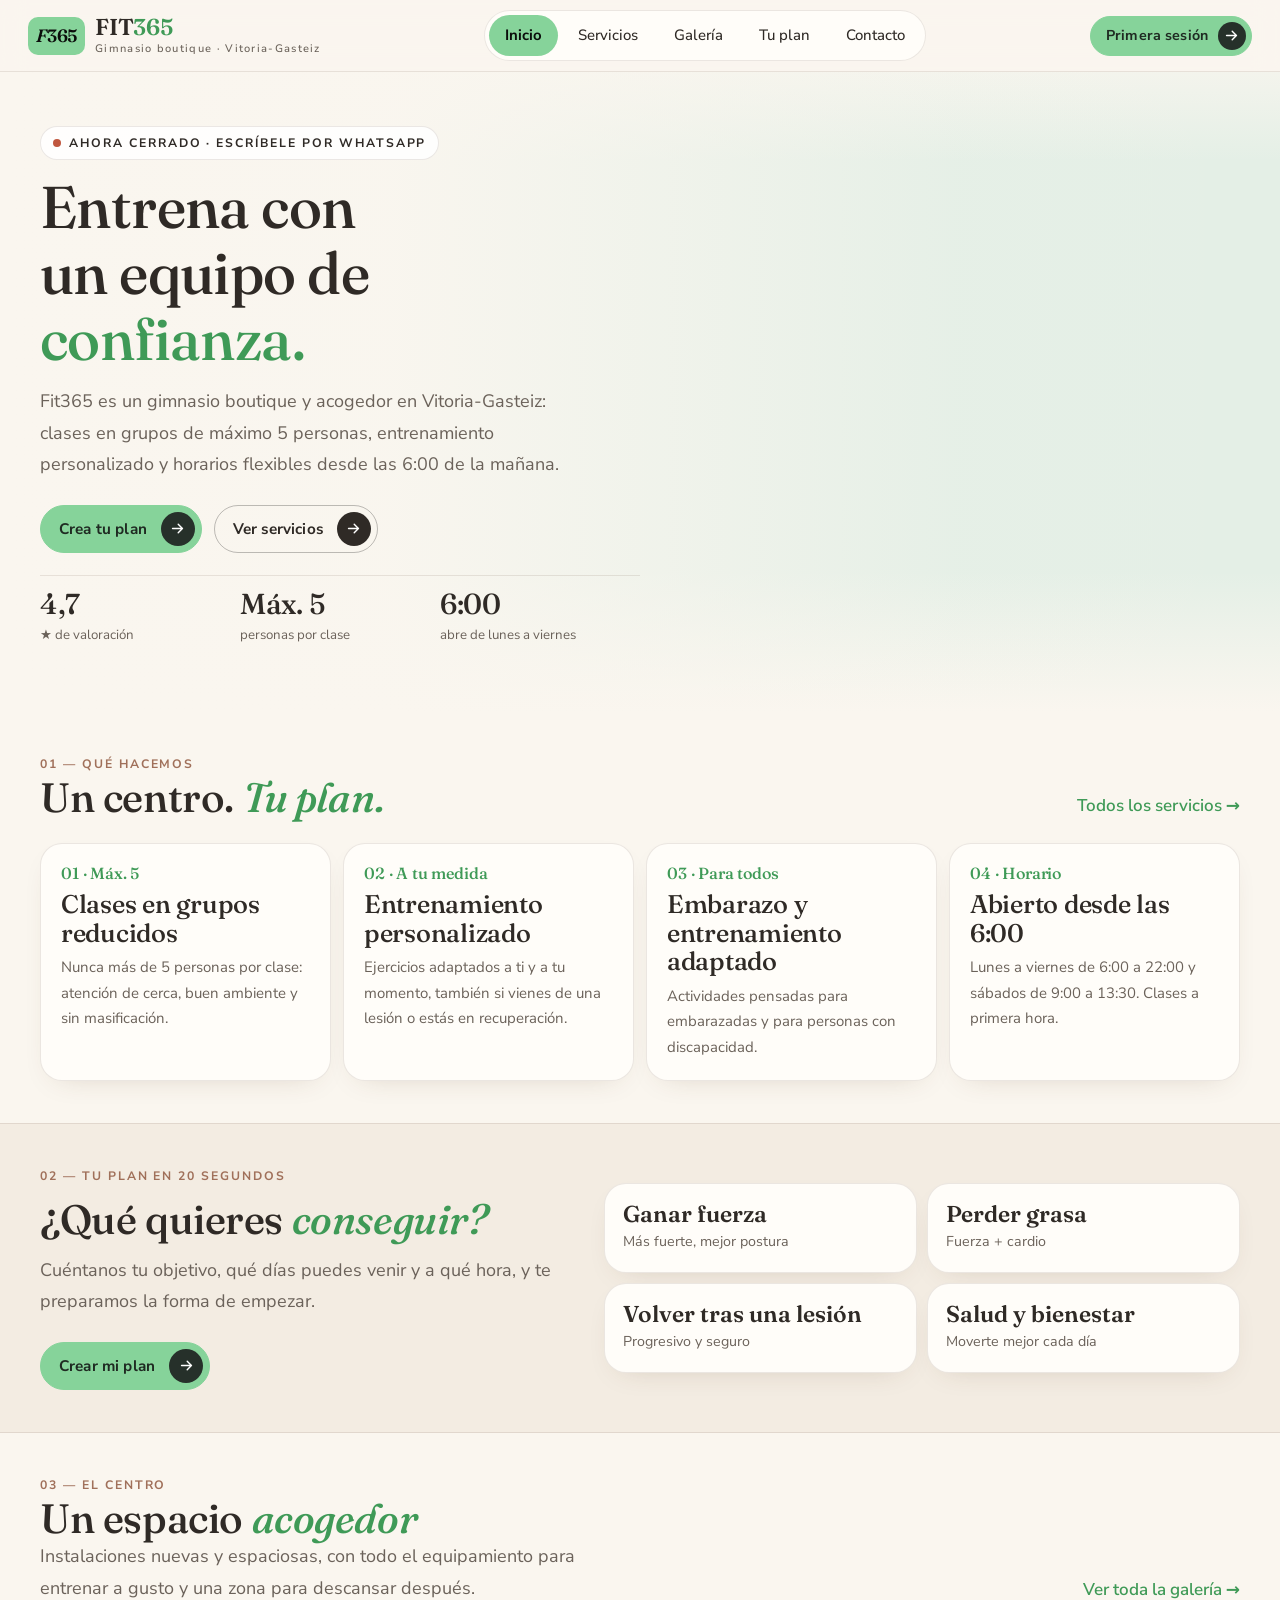
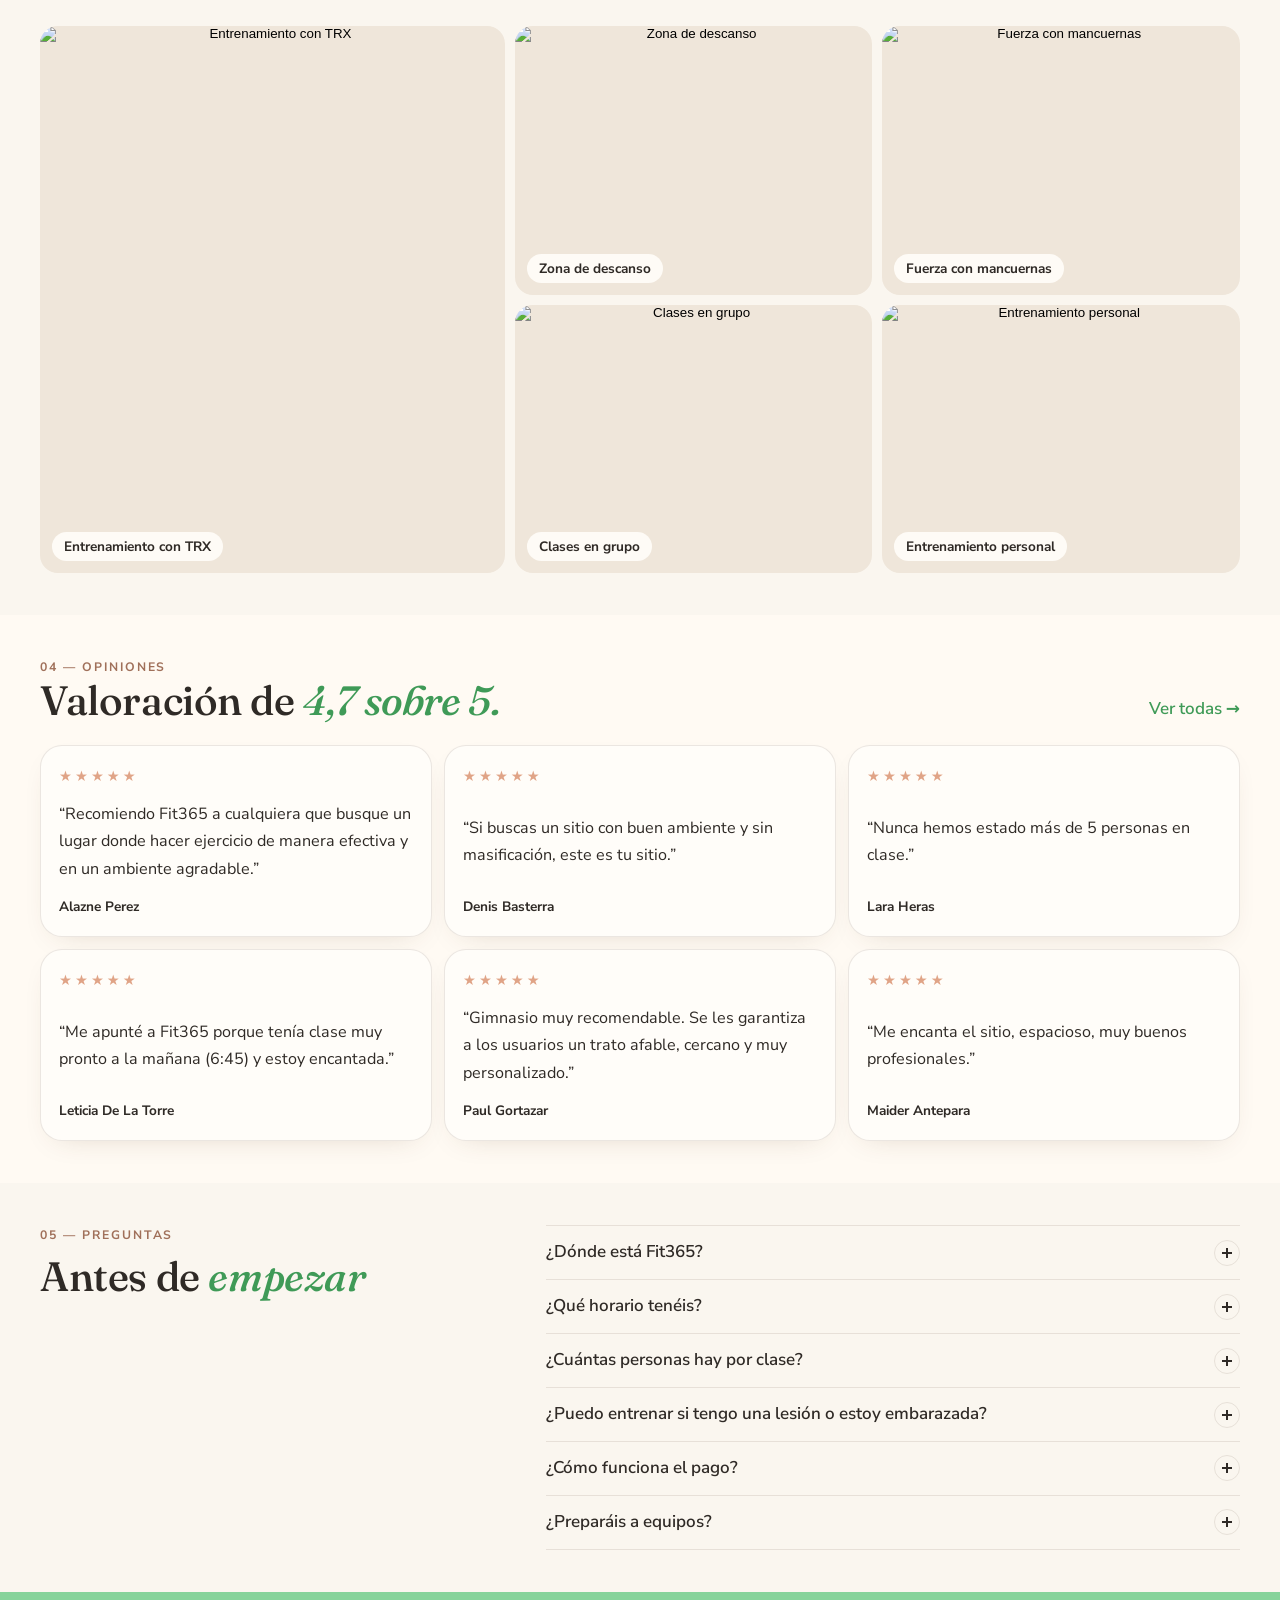
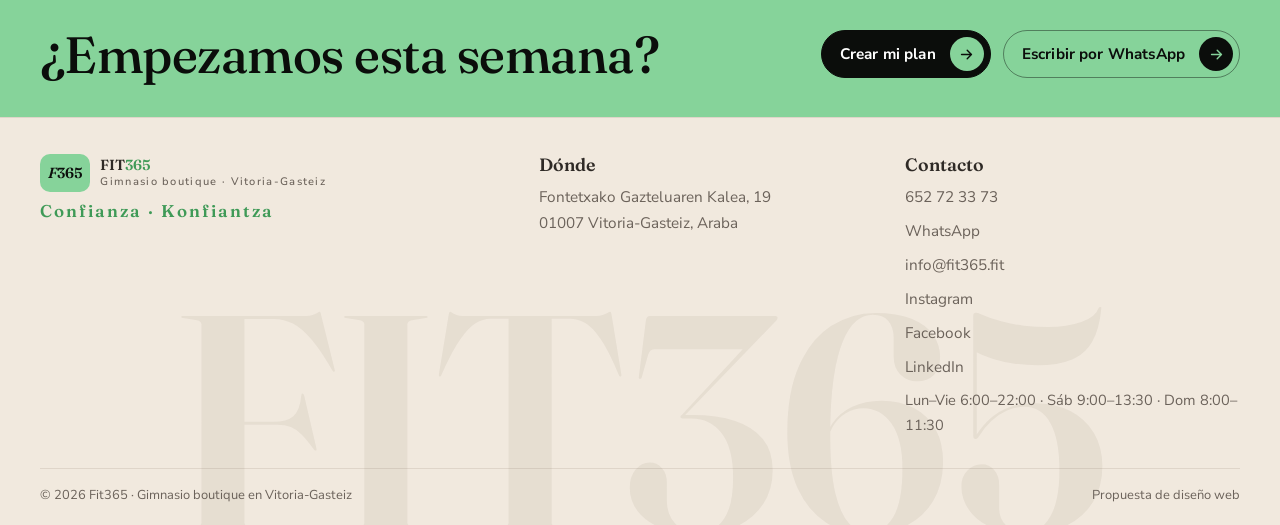
==== commit 30ed2965: "Enlaces internos con versión para evitar páginas en caché; quita el número de opiniones Co-Authored-" ====
--- a/index.html
+++ b/index.html
@@ -1,33 +1,33 @@
-<!doctype html><html lang="es"><head><meta charset="utf-8"><meta name="viewport" content="width=device-width,initial-scale=1"><title>Fit365 · Gimnasio boutique en Vitoria-Gasteiz</title><meta name="description" content="Fit365, gimnasio boutique en Vitoria-Gasteiz: grupos reducidos de máximo 5 personas, entrenamiento personalizado y horario desde las 6:00. 4,7 sobre 5 con 26 opiniones."><meta name="theme-color" content="#f6f7f4">
-<meta property="og:title" content="Fit365 · Gimnasio boutique en Vitoria-Gasteiz"><meta property="og:description" content="Fit365, gimnasio boutique en Vitoria-Gasteiz: grupos reducidos de máximo 5 personas, entrenamiento personalizado y horario desde las 6:00. 4,7 sobre 5 con 26 opiniones."><meta property="og:image" content="https://lh3.googleusercontent.com/gps-cs-s/ANWiy9Q2U6zAyzDCEZqHmc8WQFQ8y7mQwWJT0aYT1OIR032Qg7TMF3v2zaxjo2BTF3S9zoaNhRB7Az7M8hvb9YmtrIvDWG-oca4fxeAI-YsGqB-t4oLVMfjrM0M99s0jplXrd5ArydN-Uw=w1200">
+<!doctype html><html lang="es"><head><meta charset="utf-8"><meta name="viewport" content="width=device-width,initial-scale=1"><title>Fit365 · Gimnasio boutique en Vitoria-Gasteiz</title><meta name="description" content="Fit365, gimnasio boutique en Vitoria-Gasteiz: grupos reducidos de máximo 5 personas, entrenamiento personalizado y horario desde las 6:00. valoración de 4,7 sobre 5."><meta name="theme-color" content="#f6f7f4">
+<meta property="og:title" content="Fit365 · Gimnasio boutique en Vitoria-Gasteiz"><meta property="og:description" content="Fit365, gimnasio boutique en Vitoria-Gasteiz: grupos reducidos de máximo 5 personas, entrenamiento personalizado y horario desde las 6:00. valoración de 4,7 sobre 5."><meta property="og:image" content="https://lh3.googleusercontent.com/gps-cs-s/ANWiy9Q2U6zAyzDCEZqHmc8WQFQ8y7mQwWJT0aYT1OIR032Qg7TMF3v2zaxjo2BTF3S9zoaNhRB7Az7M8hvb9YmtrIvDWG-oca4fxeAI-YsGqB-t4oLVMfjrM0M99s0jplXrd5ArydN-Uw=w1200">
 <link rel="icon" href="favicon.svg" type="image/svg+xml"><link rel="preconnect" href="https://fonts.googleapis.com"><link rel="preconnect" href="https://fonts.gstatic.com" crossorigin>
-<link href="https://fonts.googleapis.com/css2?family=Fraunces:ital,opsz,wght@0,9..144,400..600;1,9..144,400..600&family=Nunito+Sans:wght@400;600;700&display=swap" rel="stylesheet"><link rel="stylesheet" href="styles.css?v=1792850079"></head><body>
-<header class="top"><a class="brand" href="index.html"><span class="logo">F<i>365</i></span><span>FIT<em>365</em><small>Gimnasio boutique · Vitoria-Gasteiz</small></span></a>
-<nav class="menu"><a href="index.html" class=on>Inicio</a><a href="servicios.html">Servicios</a><a href="galeria.html">Galería</a><a href="plan.html">Tu plan</a><a href="contacto.html">Contacto</a></nav>
-<div class="act"><a class="btn mag sm pri hcta" href="plan.html"><span class="bt">Primera sesión</span><span class="ba"><svg viewBox="0 0 24 24" aria-hidden="true"><path d="M5 12h14M13 6l6 6-6 6"/></svg></span></a><button class="burger" aria-label="Menú" aria-expanded="false"><span></span><span></span></button></div></header>
+<link href="https://fonts.googleapis.com/css2?family=Fraunces:ital,opsz,wght@0,9..144,400..600;1,9..144,400..600&family=Nunito+Sans:wght@400;600;700&display=swap" rel="stylesheet"><link rel="stylesheet" href="styles.css?v=1792850375"></head><body>
+<header class="top"><a class="brand" href="index.html?v=1792850375"><span class="logo">F<i>365</i></span><span>FIT<em>365</em><small>Gimnasio boutique · Vitoria-Gasteiz</small></span></a>
+<nav class="menu"><a href="index.html?v=1792850375" class=on>Inicio</a><a href="servicios.html?v=1792850375">Servicios</a><a href="galeria.html?v=1792850375">Galería</a><a href="plan.html?v=1792850375">Tu plan</a><a href="contacto.html?v=1792850375">Contacto</a></nav>
+<div class="act"><a class="btn mag sm pri hcta" href="plan.html?v=1792850375"><span class="bt">Primera sesión</span><span class="ba"><svg viewBox="0 0 24 24" aria-hidden="true"><path d="M5 12h14M13 6l6 6-6 6"/></svg></span></a><button class="burger" aria-label="Menú" aria-expanded="false"><span></span><span></span></button></div></header>
 <main><section class="hero hbgv"><div class="hbg" aria-hidden="true"><img class="hbgimg" src="https://lh3.googleusercontent.com/gps-cs-s/ANWiy9RhRIKIdyYw4A4DHxBOk3y-GvJwdawEDAikA6W7fwzcrJRDFVeKybJMIKXf7LMca1xOISCHeIe2GN1HPwaTRq3KKcCIR2yFme-Z1U_tR3TybX5uV0r8o0CpDvCLj34FONS8N9_fbA=w900" alt=""><iframe data-src="https://www.youtube-nocookie.com/embed/sGuBd-SCeRc?autoplay=1&amp;mute=1&amp;loop=1&amp;playlist=sGuBd-SCeRc&amp;playsinline=1&amp;rel=0&amp;controls=0&amp;disablekb=1&amp;fs=0&amp;iv_load_policy=3&amp;modestbranding=1&amp;showinfo=0" title="Vídeo de presentación de Fit365" allow="autoplay; encrypted-media; picture-in-picture; fullscreen" tabindex="-1" aria-hidden="true"></iframe></div><div class="wrap hg"><div class="ht">
 <p class="kick"><span class="live" id="live"></span></p>
 <h1>Entrena con<br>un equipo de <span class="rot" aria-live="polite"><span class="w on">confianza.</span><span class="w">konfiantza.</span></span></h1>
 <p class="lead">Fit365 es un gimnasio boutique y acogedor en Vitoria-Gasteiz: clases en grupos de máximo 5 personas, entrenamiento personalizado y horarios flexibles desde las 6:00 de la mañana.</p>
-<div class="btns"><a class="btn mag pri" href="plan.html"><span class="bt">Crea tu plan</span><span class="ba"><svg viewBox="0 0 24 24" aria-hidden="true"><path d="M5 12h14M13 6l6 6-6 6"/></svg></span></a><a class="btn mag ghost" href="servicios.html"><span class="bt">Ver servicios</span><span class="ba"><svg viewBox="0 0 24 24" aria-hidden="true"><path d="M5 12h14M13 6l6 6-6 6"/></svg></span></a></div>
-<ul class="trust"><li><b data-count="4.7" data-dec="1">0</b><span>★ de valoración</span></li><li><b data-count="26">0</b><span>opiniones</span></li><li><b>Máx. 5</b><span>personas por clase</span></li><li><b>6:00</b><span>abre de lunes a viernes</span></li></ul></div>
+<div class="btns"><a class="btn mag pri" href="plan.html?v=1792850375"><span class="bt">Crea tu plan</span><span class="ba"><svg viewBox="0 0 24 24" aria-hidden="true"><path d="M5 12h14M13 6l6 6-6 6"/></svg></span></a><a class="btn mag ghost" href="servicios.html?v=1792850375"><span class="bt">Ver servicios</span><span class="ba"><svg viewBox="0 0 24 24" aria-hidden="true"><path d="M5 12h14M13 6l6 6-6 6"/></svg></span></a></div>
+<ul class="trust"><li><b data-count="4.7" data-dec="1">0</b><span>★ de valoración</span></li><li><b>Máx. 5</b><span>personas por clase</span></li><li><b>6:00</b><span>abre de lunes a viernes</span></li></ul></div>
 </div>
 </section>
-<section class="sec"><div class="wrap"><div class="sh row"><div><p class="kick">01 — Qué hacemos</p><h2>Un centro. <span class="hl">Tu plan.</span></h2></div><a class="lnk" href="servicios.html">Todos los servicios →</a></div>
+<section class="sec"><div class="wrap"><div class="sh row"><div><p class="kick">01 — Qué hacemos</p><h2>Un centro. <span class="hl">Tu plan.</span></h2></div><a class="lnk" href="servicios.html?v=1792850375">Todos los servicios →</a></div>
 <div class="sgrid"><article class="scard"><span class="num">01 · Máx. 5</span><h3>Clases en grupos reducidos</h3><p>Nunca más de 5 personas por clase: atención de cerca, buen ambiente y sin masificación.</p></article><article class="scard"><span class="num">02 · A tu medida</span><h3>Entrenamiento personalizado</h3><p>Ejercicios adaptados a ti y a tu momento, también si vienes de una lesión o estás en recuperación.</p></article><article class="scard"><span class="num">03 · Para todos</span><h3>Embarazo y entrenamiento adaptado</h3><p>Actividades pensadas para embarazadas y para personas con discapacidad.</p></article><article class="scard"><span class="num">04 · Horario</span><h3>Abierto desde las 6:00</h3><p>Lunes a viernes de 6:00 a 22:00 y sábados de 9:00 a 13:30. Clases a primera hora.</p></article></div></div></section>
-<section class="sec dark"><div class="wrap qg"><div><p class="kick">02 — Tu plan en 20 segundos</p><h2>¿Qué quieres <span class="hl">conseguir?</span></h2><p class="lead">Cuéntanos tu objetivo, qué días puedes venir y a qué hora, y te preparamos la forma de empezar.</p><div class="btns"><a class="btn mag pri" href="plan.html"><span class="bt">Crear mi plan</span><span class="ba"><svg viewBox="0 0 24 24" aria-hidden="true"><path d="M5 12h14M13 6l6 6-6 6"/></svg></span></a></div></div>
-<div class="gopts"><a class="gcard" href="plan.html?g=fuerza"><b>Ganar fuerza</b><span>Más fuerte, mejor postura</span></a><a class="gcard" href="plan.html?g=peso"><b>Perder grasa</b><span>Fuerza + cardio</span></a><a class="gcard" href="plan.html?g=lesion"><b>Volver tras una lesión</b><span>Progresivo y seguro</span></a><a class="gcard" href="plan.html?g=salud"><b>Salud y bienestar</b><span>Moverte mejor cada día</span></a></div></div></section>
-<section class="sec" id="estudio"><div class="wrap"><div class="sh row"><div><p class="kick">03 — El centro</p><h2>Un espacio <span class="hl">acogedor</span></h2><p class="lead">Instalaciones nuevas y espaciosas, con todo el equipamiento para entrenar a gusto y una zona para descansar después.</p></div><a class="lnk" href="galeria.html">Ver toda la galería →</a></div>
+<section class="sec dark"><div class="wrap qg"><div><p class="kick">02 — Tu plan en 20 segundos</p><h2>¿Qué quieres <span class="hl">conseguir?</span></h2><p class="lead">Cuéntanos tu objetivo, qué días puedes venir y a qué hora, y te preparamos la forma de empezar.</p><div class="btns"><a class="btn mag pri" href="plan.html?v=1792850375"><span class="bt">Crear mi plan</span><span class="ba"><svg viewBox="0 0 24 24" aria-hidden="true"><path d="M5 12h14M13 6l6 6-6 6"/></svg></span></a></div></div>
+<div class="gopts"><a class="gcard" href="plan.html?v=1792850375&amp;g=fuerza"><b>Ganar fuerza</b><span>Más fuerte, mejor postura</span></a><a class="gcard" href="plan.html?v=1792850375&amp;g=peso"><b>Perder grasa</b><span>Fuerza + cardio</span></a><a class="gcard" href="plan.html?v=1792850375&amp;g=lesion"><b>Volver tras una lesión</b><span>Progresivo y seguro</span></a><a class="gcard" href="plan.html?v=1792850375&amp;g=salud"><b>Salud y bienestar</b><span>Moverte mejor cada día</span></a></div></div></section>
+<section class="sec" id="estudio"><div class="wrap"><div class="sh row"><div><p class="kick">03 — El centro</p><h2>Un espacio <span class="hl">acogedor</span></h2><p class="lead">Instalaciones nuevas y espaciosas, con todo el equipamiento para entrenar a gusto y una zona para descansar después.</p></div><a class="lnk" href="galeria.html?v=1792850375">Ver toda la galería →</a></div>
 <div class="gal gal4"><button class="g g1" data-src="https://lh3.googleusercontent.com/gps-cs-s/ANWiy9RhRIKIdyYw4A4DHxBOk3y-GvJwdawEDAikA6W7fwzcrJRDFVeKybJMIKXf7LMca1xOISCHeIe2GN1HPwaTRq3KKcCIR2yFme-Z1U_tR3TybX5uV0r8o0CpDvCLj34FONS8N9_fbA=w1600" data-cap="Entrenamiento con TRX"><img src="https://lh3.googleusercontent.com/gps-cs-s/ANWiy9RhRIKIdyYw4A4DHxBOk3y-GvJwdawEDAikA6W7fwzcrJRDFVeKybJMIKXf7LMca1xOISCHeIe2GN1HPwaTRq3KKcCIR2yFme-Z1U_tR3TybX5uV0r8o0CpDvCLj34FONS8N9_fbA=w1200" alt="Entrenamiento con TRX" loading=lazy class=""><span>Entrenamiento con TRX</span></button><button class="g" data-src="https://lh3.googleusercontent.com/gps-cs-s/ANWiy9RTRf0rU6TKvxTluGpF0YKzlEruHi9KZer41lwKWyoTlLqn2_W2SrFP6BlHVTM404QbZzH1CfaPT8_uOhah0OTSWxIJv9WJzgpiCdc0Sycoe5FosdtXEYL_vpEetZLnDD-cBNh9=w1600" data-cap="Zona de descanso"><img src="https://lh3.googleusercontent.com/gps-cs-s/ANWiy9RTRf0rU6TKvxTluGpF0YKzlEruHi9KZer41lwKWyoTlLqn2_W2SrFP6BlHVTM404QbZzH1CfaPT8_uOhah0OTSWxIJv9WJzgpiCdc0Sycoe5FosdtXEYL_vpEetZLnDD-cBNh9=w1200" alt="Zona de descanso" loading=lazy class=""><span>Zona de descanso</span></button><button class="g" data-src="https://lh3.googleusercontent.com/gps-cs-s/ANWiy9R1zMpNQ05o-Ajp0Ttx69CL6myiBOwvy3oFzdiGP9C7nuyQxsqXlhlCuQKIBYFkgljXnOpTLynAyrLOrk9pOn8q6LAerYgwxq90mrCw0gZa1cyhDtfYWjU6LnS3Xlsg_ypPJg9y=w1600" data-cap="Fuerza con mancuernas"><img src="https://lh3.googleusercontent.com/gps-cs-s/ANWiy9R1zMpNQ05o-Ajp0Ttx69CL6myiBOwvy3oFzdiGP9C7nuyQxsqXlhlCuQKIBYFkgljXnOpTLynAyrLOrk9pOn8q6LAerYgwxq90mrCw0gZa1cyhDtfYWjU6LnS3Xlsg_ypPJg9y=w1200" alt="Fuerza con mancuernas" loading=lazy class=""><span>Fuerza con mancuernas</span></button><button class="g" data-src="https://lh3.googleusercontent.com/gps-cs-s/ANWiy9TvMrmrMoHl99IZQLdSqSvm8m2lpmWNQa1KQMaSB3iEMYKLWY04cb3_sB_s_c4FBW49YJJyDhnlmV4IzG5merJctLA4VhsXU6CG2T--TlnKHaqeDqncNYiMTQQEOut-YpoJsfzdfg=w1600" data-cap="Clases en grupo"><img src="https://lh3.googleusercontent.com/gps-cs-s/ANWiy9TvMrmrMoHl99IZQLdSqSvm8m2lpmWNQa1KQMaSB3iEMYKLWY04cb3_sB_s_c4FBW49YJJyDhnlmV4IzG5merJctLA4VhsXU6CG2T--TlnKHaqeDqncNYiMTQQEOut-YpoJsfzdfg=w1200" alt="Clases en grupo" loading=lazy class=""><span>Clases en grupo</span></button><button class="g" data-src="https://lh3.googleusercontent.com/gps-cs-s/ANWiy9SJj7G1hajGHlQohkpSKWV4kWM1UMC3R-sMEishWMqKxBKNxHfyA-OvwnbeypTlI2yrGbq43FlbkxYYSMyqsz30F6lyy3uwsfc0041bX6Mrc_JwZvma_OvWRrGBERaS96hRWstJ=w1600" data-cap="Entrenamiento personal"><img src="https://lh3.googleusercontent.com/gps-cs-s/ANWiy9SJj7G1hajGHlQohkpSKWV4kWM1UMC3R-sMEishWMqKxBKNxHfyA-OvwnbeypTlI2yrGbq43FlbkxYYSMyqsz30F6lyy3uwsfc0041bX6Mrc_JwZvma_OvWRrGBERaS96hRWstJ=w1200" alt="Entrenamiento personal" loading=lazy class=""><span>Entrenamiento personal</span></button></div></div></section>
-<section class="sec soft"><div class="wrap"><div class="sh row"><div><p class="kick">04 — Opiniones</p><h2>4,7 sobre 5 con <span class="hl">26 opiniones.</span></h2></div><a class="lnk" href="https://gimnasios.fitness/es/i/764-gimnasio-fit365/" target="_blank" rel="noopener">Ver todas →</a></div>
+<section class="sec soft"><div class="wrap"><div class="sh row"><div><p class="kick">04 — Opiniones</p><h2>Valoración de <span class="hl">4,7 sobre 5.</span></h2></div><a class="lnk" href="https://gimnasios.fitness/es/i/764-gimnasio-fit365/" target="_blank" rel="noopener">Ver todas →</a></div>
 <div class="rev"><blockquote><p>“Recomiendo Fit365 a cualquiera que busque un lugar donde hacer ejercicio de manera efectiva y en un ambiente agradable.”</p><cite><b>Alazne Perez</b></cite></blockquote><blockquote><p>“Si buscas un sitio con buen ambiente y sin masificación, este es tu sitio.”</p><cite><b>Denis Basterra</b></cite></blockquote><blockquote><p>“Nunca hemos estado más de 5 personas en clase.”</p><cite><b>Lara Heras</b></cite></blockquote><blockquote><p>“Me apunté a Fit365 porque tenía clase muy pronto a la mañana (6:45) y estoy encantada.”</p><cite><b>Leticia De La Torre</b></cite></blockquote><blockquote><p>“Gimnasio muy recomendable. Se les garantiza a los usuarios un trato afable, cercano y muy personalizado.”</p><cite><b>Paul Gortazar</b></cite></blockquote><blockquote><p>“Me encanta el sitio, espacioso, muy buenos profesionales.”</p><cite><b>Maider Antepara</b></cite></blockquote></div></div></section>
 <section class="sec"><div class="wrap fq"><div class="sh"><p class="kick">05 — Preguntas</p><h2>Antes de <span class="hl">empezar</span></h2></div><div class="faq">
 <details><summary>¿Dónde está Fit365?<span class="pm"></span></summary><p>En Fontetxako Gazteluaren Kalea, 19, 01007 Vitoria-Gasteiz, Araba.</p></details><details><summary>¿Qué horario tenéis?<span class="pm"></span></summary><p>De lunes a viernes de 6:00 a 22:00, los sábados de 9:00 a 13:30 y los domingos de 8:00 a 11:30.</p></details><details><summary>¿Cuántas personas hay por clase?<span class="pm"></span></summary><p>Los grupos son reducidos, de máximo 5 personas, para que cada uno tenga la atención que necesita.</p></details><details><summary>¿Puedo entrenar si tengo una lesión o estoy embarazada?<span class="pm"></span></summary><p>Sí. Los ejercicios se adaptan a tu situación, y hay actividades para embarazadas y personas con discapacidad.</p></details><details><summary>¿Cómo funciona el pago?<span class="pm"></span></summary><p>Puedes hacerte socio o usar bonos de entrenamiento y gestionarlos libremente según tu horario.</p></details><details><summary>¿Preparáis a equipos?<span class="pm"></span></summary><p>Sí, hacemos preparación física de pretemporada para equipos, con precios especiales para grupos cerrados.</p></details></div></div></section>
-<section class="cta"><div class="wrap ci"><h2>¿Empezamos esta semana?</h2><div class="btns"><a class="btn mag pri" href="plan.html"><span class="bt">Crear mi plan</span><span class="ba"><svg viewBox="0 0 24 24" aria-hidden="true"><path d="M5 12h14M13 6l6 6-6 6"/></svg></span></a><a class="btn mag ghost light" href="https://wa.me/34652723373?text=Hola%2C%20me%20gustar%C3%ADa%20empezar%20a%20entrenar%20en%20Fit365" target=_blank rel=noopener><span class="bt">Escribir por WhatsApp</span><span class="ba"><svg viewBox="0 0 24 24" aria-hidden="true"><path d="M5 12h14M13 6l6 6-6 6"/></svg></span></a></div></div></section></main>
-<footer><div class="wrap fg"><div><a class="brand" href="index.html"><span class="logo">F<i>365</i></span><span>FIT<em>365</em><small>Gimnasio boutique · Vitoria-Gasteiz</small></span></a><p class="motto">Confianza · Konfiantza</p></div>
+<section class="cta"><div class="wrap ci"><h2>¿Empezamos esta semana?</h2><div class="btns"><a class="btn mag pri" href="plan.html?v=1792850375"><span class="bt">Crear mi plan</span><span class="ba"><svg viewBox="0 0 24 24" aria-hidden="true"><path d="M5 12h14M13 6l6 6-6 6"/></svg></span></a><a class="btn mag ghost light" href="https://wa.me/34652723373?text=Hola%2C%20me%20gustar%C3%ADa%20empezar%20a%20entrenar%20en%20Fit365" target=_blank rel=noopener><span class="bt">Escribir por WhatsApp</span><span class="ba"><svg viewBox="0 0 24 24" aria-hidden="true"><path d="M5 12h14M13 6l6 6-6 6"/></svg></span></a></div></div></section></main>
+<footer><div class="wrap fg"><div><a class="brand" href="index.html?v=1792850375"><span class="logo">F<i>365</i></span><span>FIT<em>365</em><small>Gimnasio boutique · Vitoria-Gasteiz</small></span></a><p class="motto">Confianza · Konfiantza</p></div>
 <div><b>Dónde</b><a href="https://www.google.com/maps/search/?api=1&query=Fit365%20Fontetxako%20Gazteluaren%20Kalea%2019%20Vitoria-Gasteiz" target="_blank" rel="noopener">Fontetxako Gazteluaren Kalea, 19<br>01007 Vitoria-Gasteiz, Araba</a></div>
 <div><b>Contacto</b><a href="tel:+34652723373">652 72 33 73</a><a href="https://wa.me/34652723373?text=Hola%2C%20me%20gustar%C3%ADa%20empezar%20a%20entrenar%20en%20Fit365" target="_blank" rel="noopener">WhatsApp</a><a href="mailto:info@fit365.fit">info@fit365.fit</a><a href="https://www.instagram.com/ikerlarrimbe_pt/" target="_blank" rel="noopener">Instagram</a><a href="https://www.facebook.com/share/1EdTz6ERNZ/" target="_blank" rel="noopener">Facebook</a><a href="https://es.linkedin.com/in/ikerlarrimbe" target="_blank" rel="noopener">LinkedIn</a><span>Lun–Vie 6:00–22:00 · Sáb 9:00–13:30 · Dom 8:00–11:30</span></div></div>
 <div class="wrap legal"><span>© 2026 Fit365 · Gimnasio boutique en Vitoria-Gasteiz</span><span>Propuesta de diseño web</span></div></footer>
 
 <div class="lb" hidden><button class="lbx" aria-label="Cerrar">✕</button><img alt=""></div>
-<script src="script.js?v=1792850079"></script></body></html>+<script src="script.js?v=1792850375"></script></body></html>
--- a/styles.css
+++ b/styles.css
@@ -231,3 +231,4 @@
 .lb img{max-width:min(1100px,92vw);max-height:80vh;cursor:pointer}
 @media(max-width:600px){.lbn{width:42px;height:42px;top:auto;bottom:56px;transform:none}}
 @media(max-width:600px){.g span{font-size:.72rem;padding:4px 10px;left:8px;bottom:8px;right:8px;width:max-content;max-width:calc(100% - 16px)}}
+.trust{grid-template-columns:repeat(3,1fr)}@media(max-width:600px){.trust{grid-template-columns:repeat(3,1fr)}}
